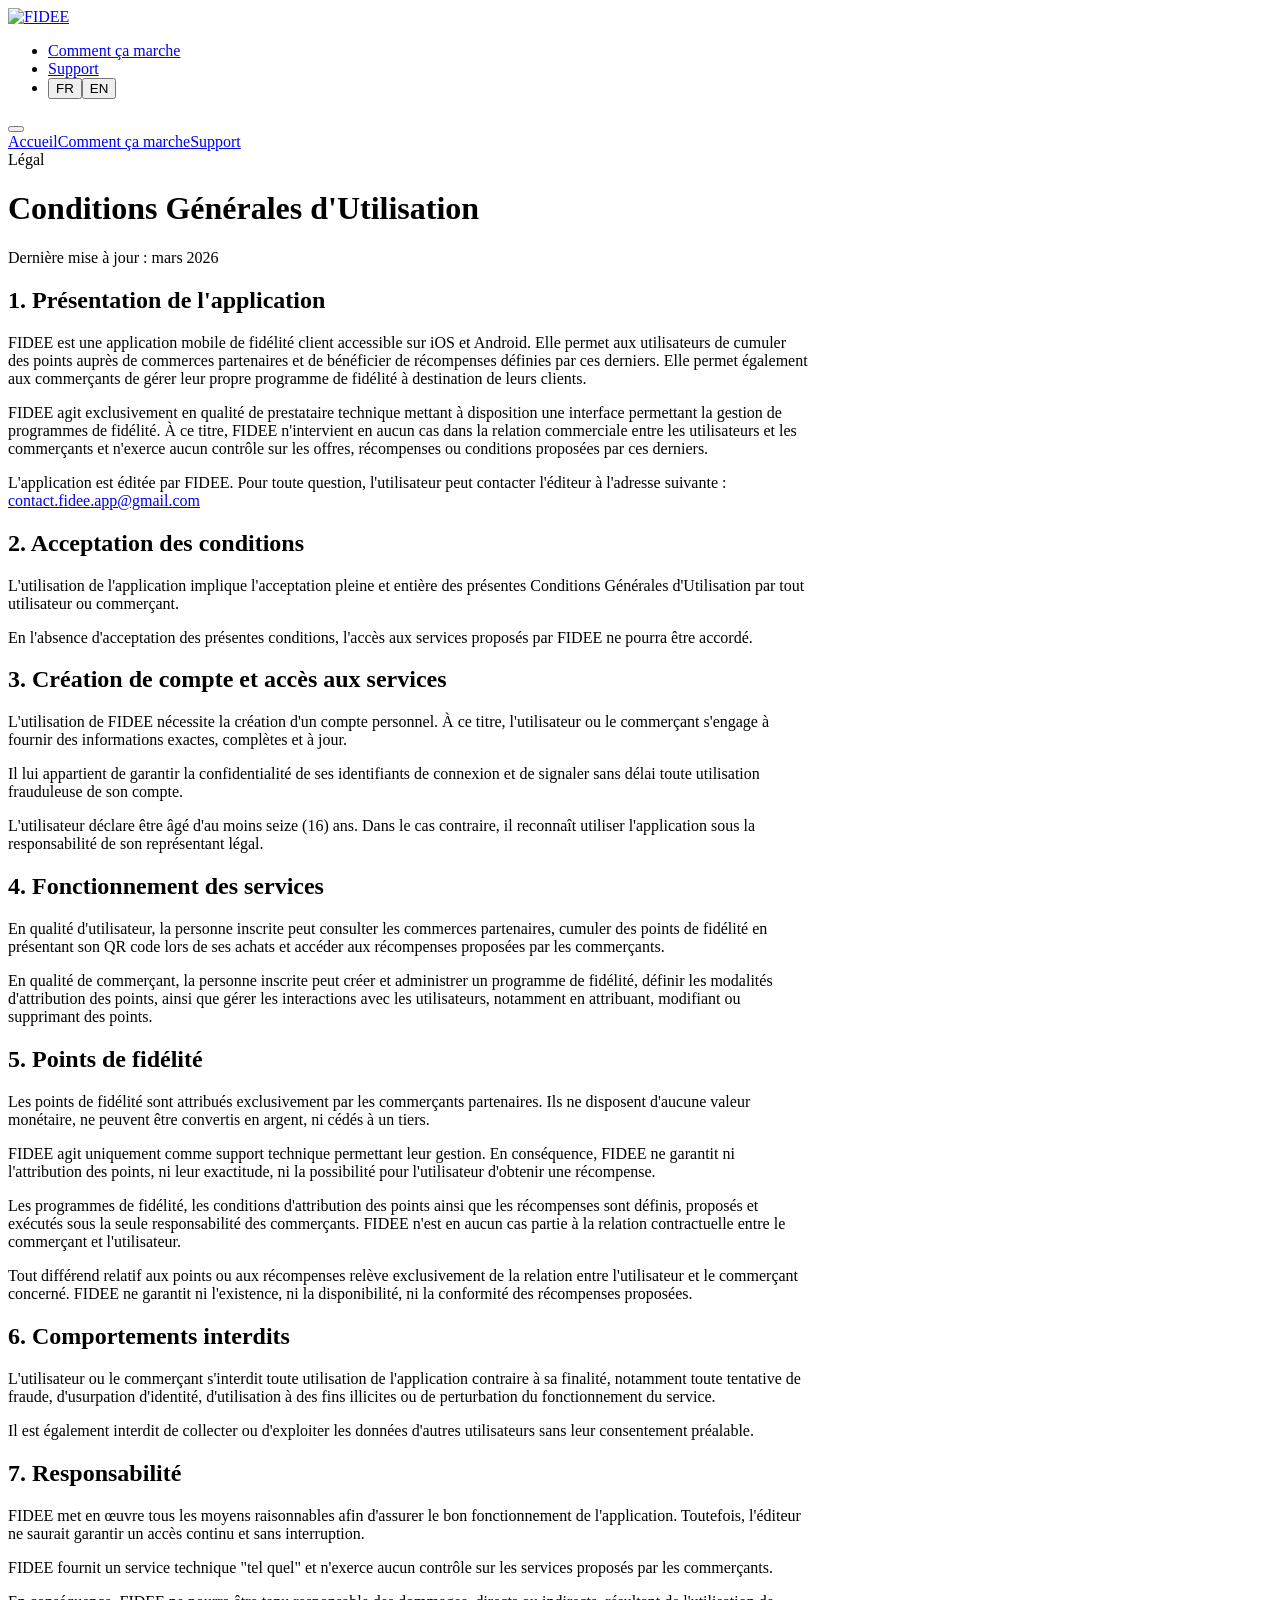
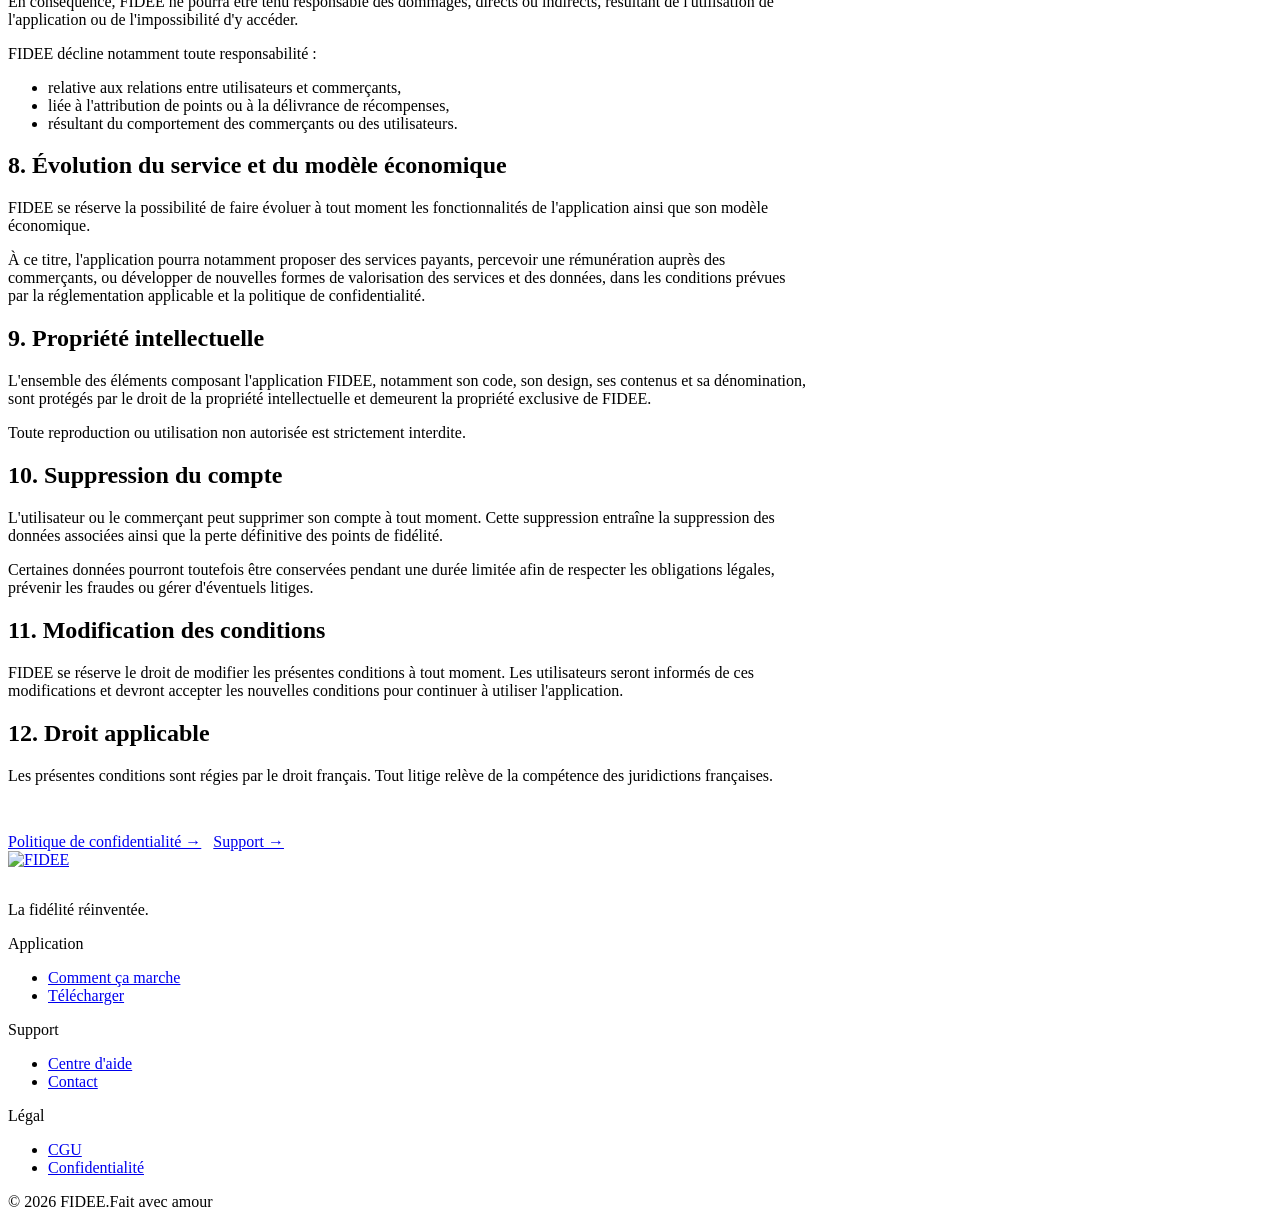
==== cgu.html @ 196baa7f "logo google" ====
<!DOCTYPE html>
<html lang="fr">
<head>
  <meta charset="UTF-8">
  <meta name="viewport" content="width=device-width, initial-scale=1.0">
  <title>Conditions Générales d'Utilisation — FIDEE</title>
  <link rel="icon" type="image/svg+xml" href="favicon-round.svg">
  <link rel="icon" type="image/png" sizes="192x192" href="Design%20sans%20titre%20(1).png">
  <link rel="apple-touch-icon" sizes="180x180" href="Design%20sans%20titre%20(1).png">
  <link rel="shortcut icon" href="favicon-round.svg">
  <link rel="stylesheet" href="style.css">
</head>
<body>

<div id="navbar-placeholder"></div>
<div id="mobilenav-placeholder"></div>

<div class="page-hero">
  <div class="container">
    <div class="section-tag" style="margin: 0 auto 20px;"><span data-fr="Légal" data-en="Legal">Légal</span></div>
    <h1 class="section-title" data-fr="Conditions Générales <span>d'Utilisation</span>" data-en="Terms of <span>Service</span>">Conditions Générales <span>d'Utilisation</span></h1>
    <p class="section-subtitle" data-fr="Dernière mise à jour : mars 2026" data-en="Last updated: March 2026">Dernière mise à jour : mars 2026</p>
  </div>
</div>

<section style="padding-top: 0;">
  <div class="container" style="max-width: 800px;">
    <div class="prose" id="cgu-fr">
      <h2>1. Présentation de l'application</h2>
      <p>FIDEE est une application mobile de fidélité client accessible sur iOS et Android. Elle permet aux utilisateurs de cumuler des points auprès de commerces partenaires et de bénéficier de récompenses définies par ces derniers. Elle permet également aux commerçants de gérer leur propre programme de fidélité à destination de leurs clients.</p>
      <p>FIDEE agit exclusivement en qualité de prestataire technique mettant à disposition une interface permettant la gestion de programmes de fidélité. À ce titre, FIDEE n'intervient en aucun cas dans la relation commerciale entre les utilisateurs et les commerçants et n'exerce aucun contrôle sur les offres, récompenses ou conditions proposées par ces derniers.</p>
      <p>L'application est éditée par FIDEE. Pour toute question, l'utilisateur peut contacter l'éditeur à l'adresse suivante : <a href="mailto:contact.fidee.app@gmail.com">contact.fidee.app@gmail.com</a></p>

      <h2>2. Acceptation des conditions</h2>
      <p>L'utilisation de l'application implique l'acceptation pleine et entière des présentes Conditions Générales d'Utilisation par tout utilisateur ou commerçant.</p>
      <p>En l'absence d'acceptation des présentes conditions, l'accès aux services proposés par FIDEE ne pourra être accordé.</p>

      <h2>3. Création de compte et accès aux services</h2>
      <p>L'utilisation de FIDEE nécessite la création d'un compte personnel. À ce titre, l'utilisateur ou le commerçant s'engage à fournir des informations exactes, complètes et à jour.</p>
      <p>Il lui appartient de garantir la confidentialité de ses identifiants de connexion et de signaler sans délai toute utilisation frauduleuse de son compte.</p>
      <p>L'utilisateur déclare être âgé d'au moins seize (16) ans. Dans le cas contraire, il reconnaît utiliser l'application sous la responsabilité de son représentant légal.</p>

      <h2>4. Fonctionnement des services</h2>
      <p>En qualité d'utilisateur, la personne inscrite peut consulter les commerces partenaires, cumuler des points de fidélité en présentant son QR code lors de ses achats et accéder aux récompenses proposées par les commerçants.</p>
      <p>En qualité de commerçant, la personne inscrite peut créer et administrer un programme de fidélité, définir les modalités d'attribution des points, ainsi que gérer les interactions avec les utilisateurs, notamment en attribuant, modifiant ou supprimant des points.</p>

      <h2>5. Points de fidélité</h2>
      <p>Les points de fidélité sont attribués exclusivement par les commerçants partenaires. Ils ne disposent d'aucune valeur monétaire, ne peuvent être convertis en argent, ni cédés à un tiers.</p>
      <p>FIDEE agit uniquement comme support technique permettant leur gestion. En conséquence, FIDEE ne garantit ni l'attribution des points, ni leur exactitude, ni la possibilité pour l'utilisateur d'obtenir une récompense.</p>
      <p>Les programmes de fidélité, les conditions d'attribution des points ainsi que les récompenses sont définis, proposés et exécutés sous la seule responsabilité des commerçants. FIDEE n'est en aucun cas partie à la relation contractuelle entre le commerçant et l'utilisateur.</p>
      <p>Tout différend relatif aux points ou aux récompenses relève exclusivement de la relation entre l'utilisateur et le commerçant concerné. FIDEE ne garantit ni l'existence, ni la disponibilité, ni la conformité des récompenses proposées.</p>

      <h2>6. Comportements interdits</h2>
      <p>L'utilisateur ou le commerçant s'interdit toute utilisation de l'application contraire à sa finalité, notamment toute tentative de fraude, d'usurpation d'identité, d'utilisation à des fins illicites ou de perturbation du fonctionnement du service.</p>
      <p>Il est également interdit de collecter ou d'exploiter les données d'autres utilisateurs sans leur consentement préalable.</p>

      <h2>7. Responsabilité</h2>
      <p>FIDEE met en œuvre tous les moyens raisonnables afin d'assurer le bon fonctionnement de l'application. Toutefois, l'éditeur ne saurait garantir un accès continu et sans interruption.</p>
      <p>FIDEE fournit un service technique "tel quel" et n'exerce aucun contrôle sur les services proposés par les commerçants.</p>
      <p>En conséquence, FIDEE ne pourra être tenu responsable des dommages, directs ou indirects, résultant de l'utilisation de l'application ou de l'impossibilité d'y accéder.</p>
      <p>FIDEE décline notamment toute responsabilité :</p>
      <ul>
        <li>relative aux relations entre utilisateurs et commerçants,</li>
        <li>liée à l'attribution de points ou à la délivrance de récompenses,</li>
        <li>résultant du comportement des commerçants ou des utilisateurs.</li>
      </ul>

      <h2>8. Évolution du service et du modèle économique</h2>
      <p>FIDEE se réserve la possibilité de faire évoluer à tout moment les fonctionnalités de l'application ainsi que son modèle économique.</p>
      <p>À ce titre, l'application pourra notamment proposer des services payants, percevoir une rémunération auprès des commerçants, ou développer de nouvelles formes de valorisation des services et des données, dans les conditions prévues par la réglementation applicable et la politique de confidentialité.</p>

      <h2>9. Propriété intellectuelle</h2>
      <p>L'ensemble des éléments composant l'application FIDEE, notamment son code, son design, ses contenus et sa dénomination, sont protégés par le droit de la propriété intellectuelle et demeurent la propriété exclusive de FIDEE.</p>
      <p>Toute reproduction ou utilisation non autorisée est strictement interdite.</p>

      <h2>10. Suppression du compte</h2>
      <p>L'utilisateur ou le commerçant peut supprimer son compte à tout moment. Cette suppression entraîne la suppression des données associées ainsi que la perte définitive des points de fidélité.</p>
      <p>Certaines données pourront toutefois être conservées pendant une durée limitée afin de respecter les obligations légales, prévenir les fraudes ou gérer d'éventuels litiges.</p>

      <h2>11. Modification des conditions</h2>
      <p>FIDEE se réserve le droit de modifier les présentes conditions à tout moment. Les utilisateurs seront informés de ces modifications et devront accepter les nouvelles conditions pour continuer à utiliser l'application.</p>

      <h2>12. Droit applicable</h2>
      <p>Les présentes conditions sont régies par le droit français. Tout litige relève de la compétence des juridictions françaises.</p>
    </div>

    <div class="prose" id="cgu-en" style="display:none;">
      <h2>1. Application Overview</h2>
      <p>FIDEE is a mobile loyalty application available on iOS and Android. It allows users to earn points at partner stores and benefit from rewards defined by those merchants. It also allows merchants to manage their own loyalty programme for their customers.</p>
      <p>FIDEE acts exclusively as a technical service provider offering an interface for managing loyalty programmes. As such, FIDEE does not intervene in the commercial relationship between users and merchants and exercises no control over the offers, rewards or conditions proposed by merchants.</p>
      <p>The application is published by FIDEE. For any questions, users may contact the publisher at: <a href="mailto:contact.fidee.app@gmail.com">contact.fidee.app@gmail.com</a></p>

      <h2>2. Acceptance of Terms</h2>
      <p>Use of the application implies full and complete acceptance of these Terms of Service by any user or merchant.</p>
      <p>In the absence of acceptance of these terms, access to the services offered by FIDEE cannot be granted.</p>

      <h2>3. Account Creation and Access to Services</h2>
      <p>Use of FIDEE requires the creation of a personal account. In doing so, the user or merchant agrees to provide accurate, complete and up-to-date information.</p>
      <p>It is their responsibility to ensure the confidentiality of their login credentials and to report without delay any fraudulent use of their account.</p>
      <p>The user declares they are at least sixteen (16) years old. Otherwise, they acknowledge using the application under the responsibility of their legal guardian.</p>

      <h2>4. How the Services Work</h2>
      <p>As a user, the registered person may browse partner stores, earn loyalty points by showing their QR code at checkout, and access rewards offered by merchants.</p>
      <p>As a merchant, the registered person may create and manage a loyalty programme, define the conditions for awarding points, and manage interactions with users, including crediting, modifying or deleting points.</p>

      <h2>5. Loyalty Points</h2>
      <p>Loyalty points are awarded exclusively by partner merchants. They have no monetary value, cannot be converted into money, and cannot be transferred to a third party.</p>
      <p>FIDEE acts solely as the technical platform enabling their management. Consequently, FIDEE does not guarantee the award of points, their accuracy, or the user's ability to obtain a reward.</p>
      <p>Loyalty programmes, the conditions for awarding points and the rewards are defined, offered and fulfilled under the sole responsibility of the merchants. FIDEE is in no way a party to the contractual relationship between the merchant and the user.</p>
      <p>Any dispute relating to points or rewards falls exclusively within the relationship between the user and the merchant concerned. FIDEE does not guarantee the existence, availability or compliance of the rewards offered.</p>

      <h2>6. Prohibited Conduct</h2>
      <p>Users and merchants are prohibited from using the application in any way contrary to its purpose, including any attempt at fraud, identity theft, use for unlawful purposes or disruption of the service.</p>
      <p>It is also prohibited to collect or exploit the data of other users without their prior consent.</p>

      <h2>7. Liability</h2>
      <p>FIDEE employs all reasonable means to ensure the proper functioning of the application. However, the publisher cannot guarantee continuous, uninterrupted access.</p>
      <p>FIDEE provides a technical service "as is" and exercises no control over the services offered by merchants.</p>
      <p>Consequently, FIDEE cannot be held liable for direct or indirect damages resulting from use of the application or inability to access it.</p>
      <p>FIDEE specifically disclaims any liability:</p>
      <ul>
        <li>relating to the relationship between users and merchants,</li>
        <li>linked to the award of points or the delivery of rewards,</li>
        <li>resulting from the conduct of merchants or users.</li>
      </ul>

      <h2>8. Service and Business Model Evolution</h2>
      <p>FIDEE reserves the right to modify the application's features and its business model at any time.</p>
      <p>In particular, the application may offer paid services, charge fees to merchants, or develop new forms of monetisation of services and data, in accordance with applicable regulations and the privacy policy.</p>

      <h2>9. Intellectual Property</h2>
      <p>All elements comprising the FIDEE application, including its code, design, content and name, are protected by intellectual property law and remain the exclusive property of FIDEE.</p>
      <p>Any unauthorised reproduction or use is strictly prohibited.</p>

      <h2>10. Account Deletion</h2>
      <p>Users and merchants may delete their account at any time. Deletion results in the removal of associated data and the permanent loss of loyalty points.</p>
      <p>Certain data may however be retained for a limited period in order to comply with legal obligations, prevent fraud or handle potential disputes.</p>

      <h2>11. Amendments</h2>
      <p>FIDEE reserves the right to modify these terms at any time. Users will be informed of any changes and must accept the new terms to continue using the application.</p>

      <h2>12. Governing Law</h2>
      <p>These terms are governed by French law. Any dispute falls under the jurisdiction of the French courts.</p>
    </div>

    <div style="margin-top: 48px; display: flex; gap: 12px; flex-wrap: wrap;">
      <a href="confidentialite.html" class="btn btn-outline" data-fr="Politique de confidentialité →" data-en="Privacy Policy →">Politique de confidentialité →</a>
      <a href="support.html" class="btn btn-outline" data-fr="Support →" data-en="Support →">Support →</a>
    </div>
  </div>
</section>

<div id="footer-placeholder"></div>

<script src="components.js"></script>
<script>
  window._onLangChange = function (lang) {
    document.getElementById('cgu-fr').style.display = lang === 'fr' ? 'block' : 'none';
    document.getElementById('cgu-en').style.display = lang === 'en' ? 'block' : 'none';
  };
  initComponents();
</script>
</body>
</html>
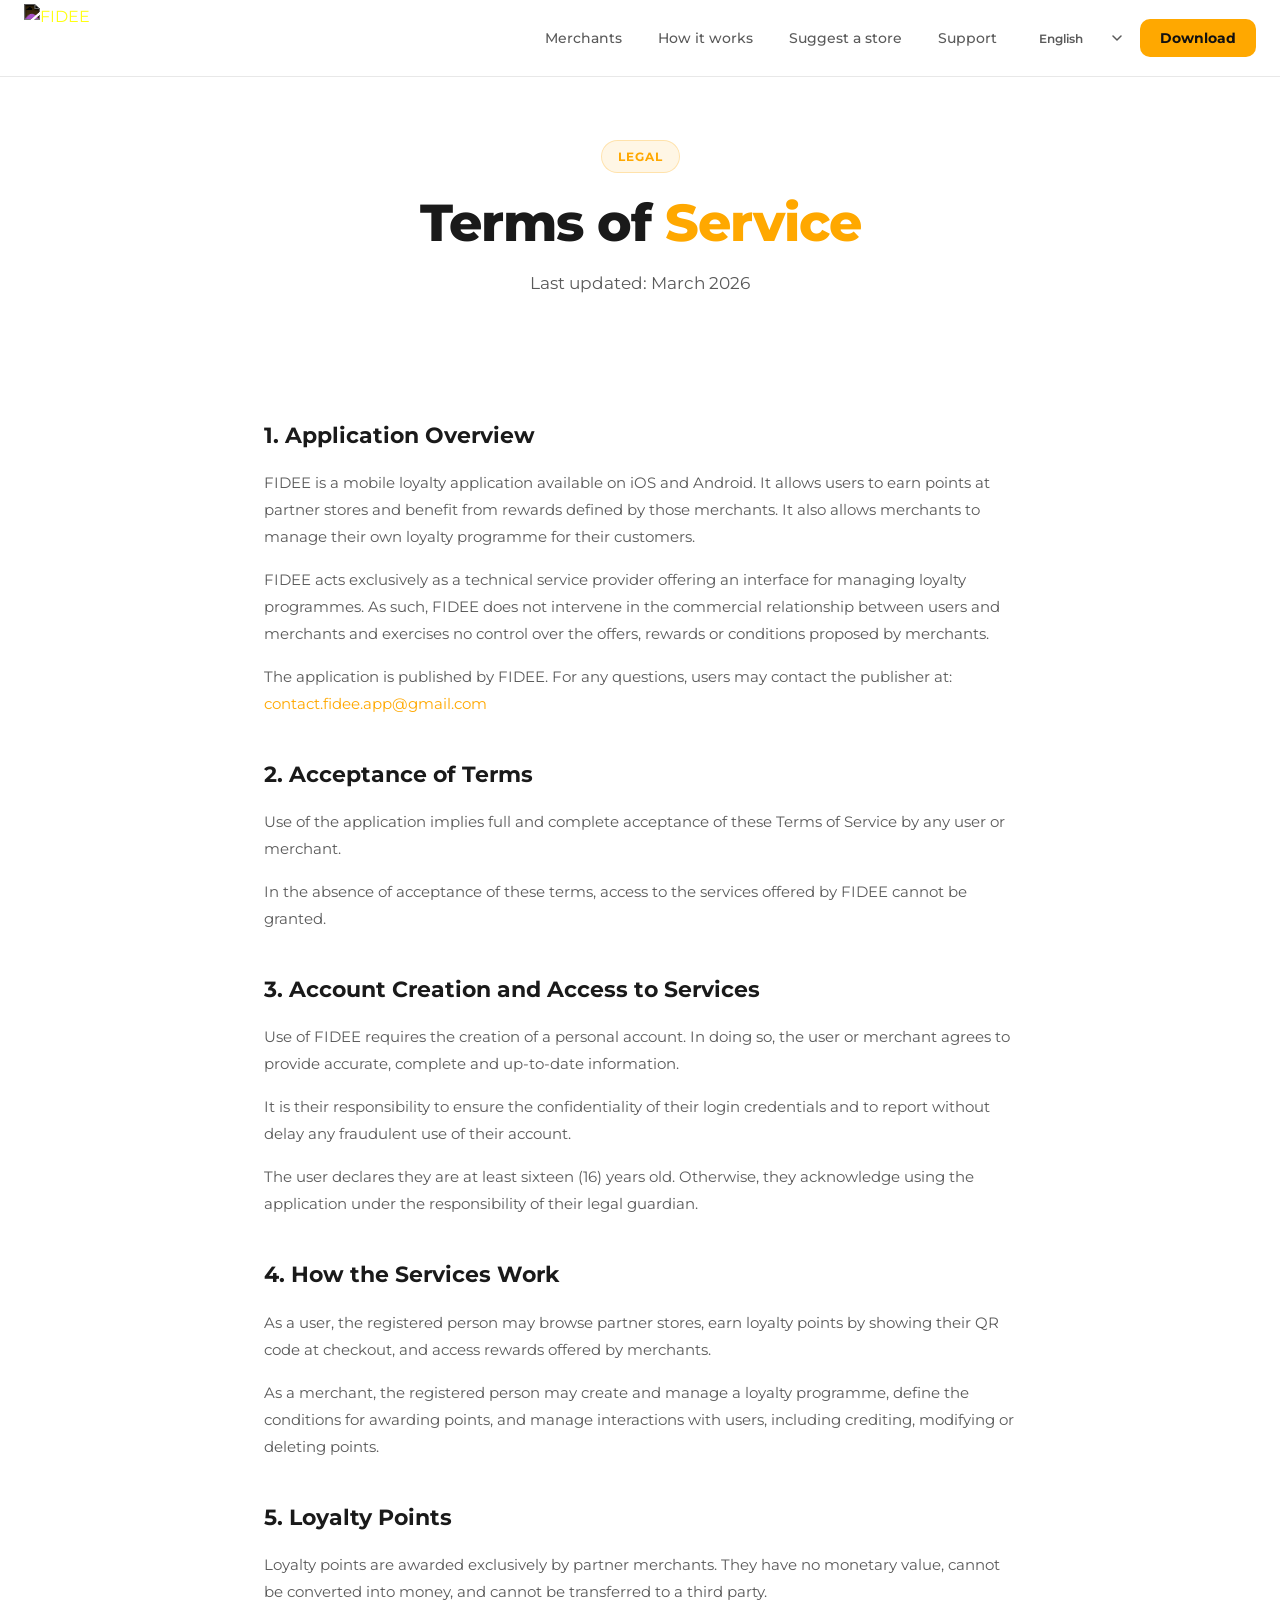
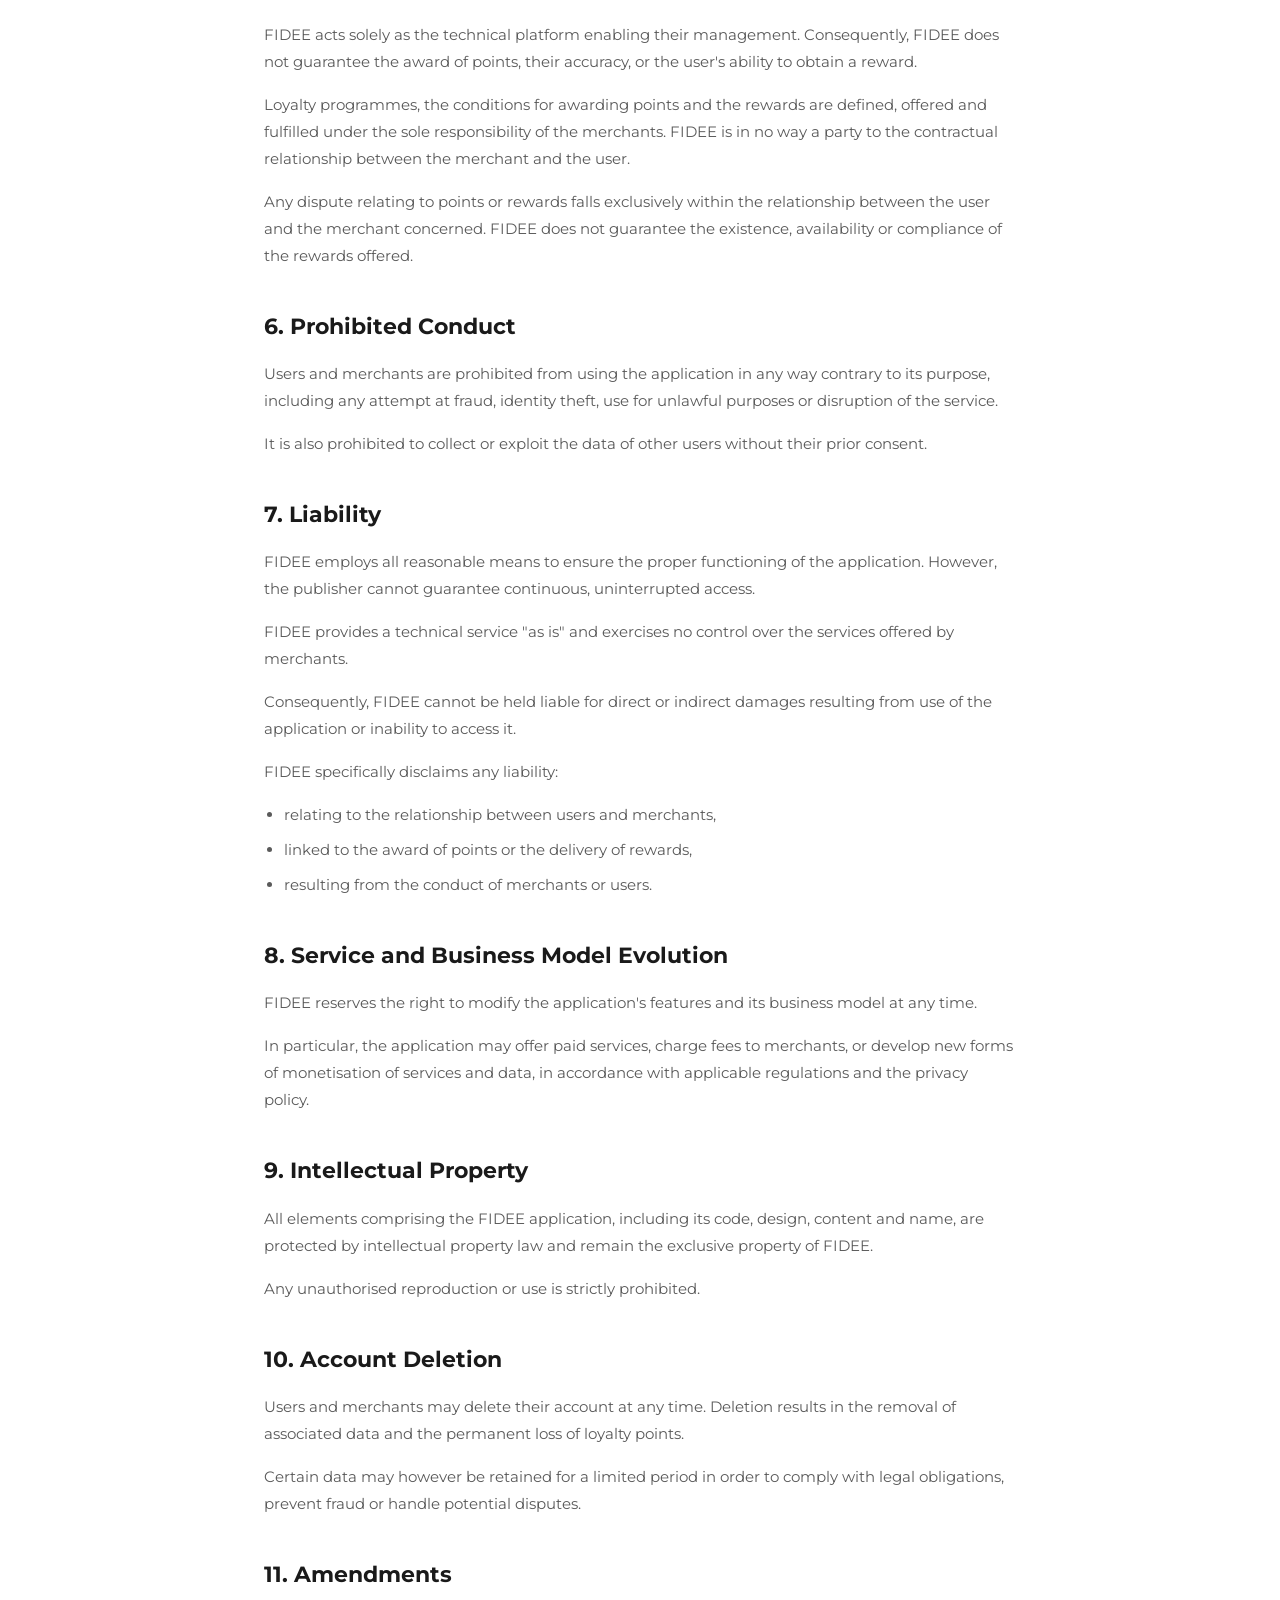
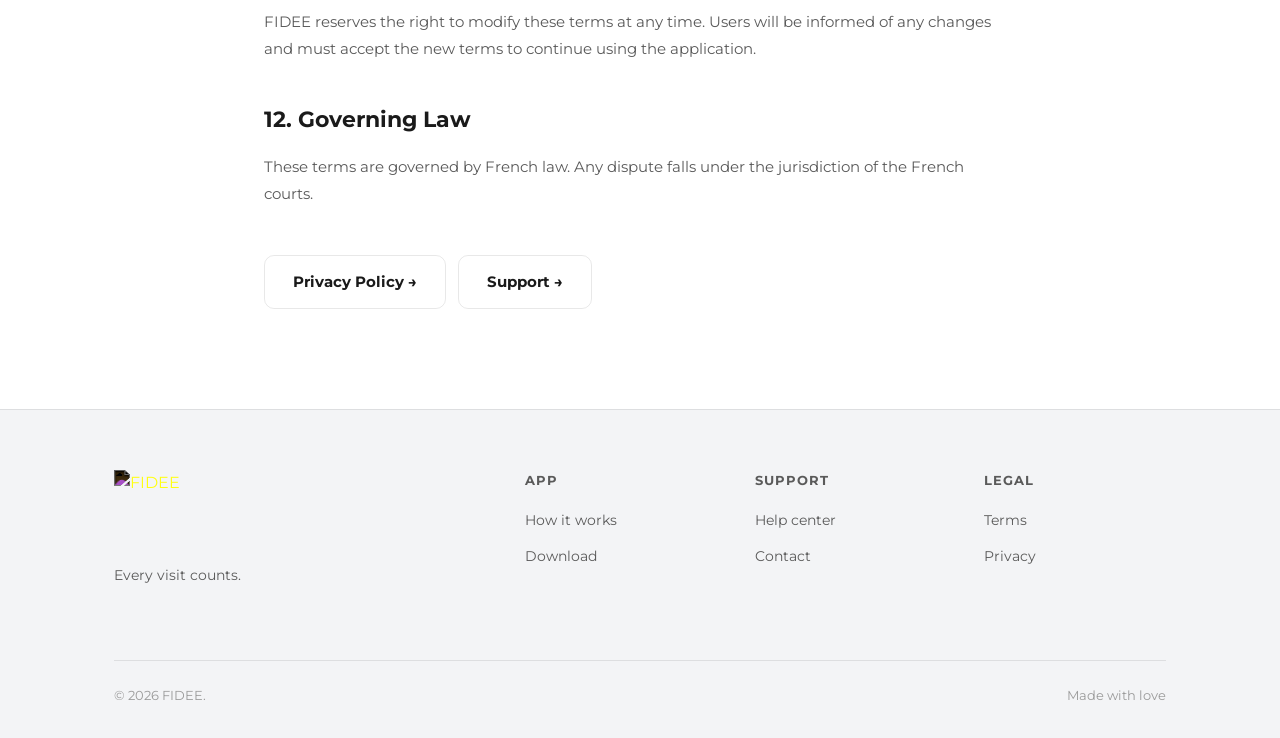
==== commit 79682c59: "Enhance multilingual support in reset-password page and improve language switcher styles" ====
--- a/cgu.html
+++ b/cgu.html
@@ -143,6 +143,478 @@
       <p>These terms are governed by French law. Any dispute falls under the jurisdiction of the French courts.</p>
     </div>
 
+    <div class="prose" id="cgu-es" style="display:none;">
+      <h2>1. Presentación de la aplicación</h2>
+      <p>FIDEE es una aplicación móvil de fidelización de clientes disponible en iOS y Android. Permite a los usuarios acumular puntos en los comercios asociados y beneficiarse de las recompensas definidas por estos. También permite a los comerciantes gestionar su propio programa de fidelización destinado a sus clientes.</p>
+      <p>FIDEE actúa exclusivamente como proveedor técnico que pone a disposición una interfaz para la gestión de programas de fidelización. En este sentido, FIDEE no interviene en ningún caso en la relación comercial entre los usuarios y los comerciantes y no ejerce ningún control sobre las ofertas, recompensas o condiciones propuestas por estos últimos.</p>
+      <p>La aplicación está editada por FIDEE. Para cualquier consulta, el usuario puede contactar con el editor en la siguiente dirección: <a href="mailto:contact.fidee.app@gmail.com">contact.fidee.app@gmail.com</a></p>
+
+      <h2>2. Aceptación de las condiciones</h2>
+      <p>El uso de la aplicación implica la aceptación plena y completa de las presentes Condiciones Generales de Uso por parte de todo usuario o comerciante.</p>
+      <p>En caso de no aceptación de las presentes condiciones, no podrá concederse el acceso a los servicios ofrecidos por FIDEE.</p>
+
+      <h2>3. Creación de cuenta y acceso a los servicios</h2>
+      <p>El uso de FIDEE requiere la creación de una cuenta personal. En este sentido, el usuario o el comerciante se compromete a proporcionar información exacta, completa y actualizada.</p>
+      <p>Le corresponde garantizar la confidencialidad de sus credenciales de acceso y notificar sin demora cualquier uso fraudulento de su cuenta.</p>
+      <p>El usuario declara tener al menos dieciséis (16) años. En caso contrario, reconoce utilizar la aplicación bajo la responsabilidad de su representante legal.</p>
+
+      <h2>4. Funcionamiento de los servicios</h2>
+      <p>En calidad de usuario, la persona registrada puede consultar los comercios asociados, acumular puntos de fidelidad presentando su código QR en sus compras y acceder a las recompensas propuestas por los comerciantes.</p>
+      <p>En calidad de comerciante, la persona registrada puede crear y administrar un programa de fidelización, definir las modalidades de atribución de puntos, así como gestionar las interacciones con los usuarios, en particular atribuyendo, modificando o eliminando puntos.</p>
+
+      <h2>5. Puntos de fidelidad</h2>
+      <p>Los puntos de fidelidad son atribuidos exclusivamente por los comerciantes asociados. No tienen ningún valor monetario, no pueden convertirse en dinero ni cederse a un tercero.</p>
+      <p>FIDEE actúa únicamente como soporte técnico que permite su gestión. En consecuencia, FIDEE no garantiza ni la atribución de los puntos, ni su exactitud, ni la posibilidad de que el usuario obtenga una recompensa.</p>
+      <p>Los programas de fidelización, las condiciones de atribución de los puntos, así como las recompensas, son definidos, propuestos y ejecutados bajo la única responsabilidad de los comerciantes. FIDEE no es en ningún caso parte de la relación contractual entre el comerciante y el usuario.</p>
+      <p>Cualquier controversia relativa a los puntos o a las recompensas corresponde exclusivamente a la relación entre el usuario y el comerciante en cuestión. FIDEE no garantiza ni la existencia, ni la disponibilidad, ni la conformidad de las recompensas propuestas.</p>
+
+      <h2>6. Comportamientos prohibidos</h2>
+      <p>El usuario o el comerciante se abstendrá de cualquier uso de la aplicación contrario a su finalidad, en particular cualquier intento de fraude, usurpación de identidad, uso con fines ilícitos o perturbación del funcionamiento del servicio.</p>
+      <p>También está prohibido recopilar o explotar los datos de otros usuarios sin su consentimiento previo.</p>
+
+      <h2>7. Responsabilidad</h2>
+      <p>FIDEE pone en marcha todos los medios razonables para garantizar el correcto funcionamiento de la aplicación. No obstante, el editor no puede garantizar un acceso continuo y sin interrupciones.</p>
+      <p>FIDEE proporciona un servicio técnico "tal cual" y no ejerce ningún control sobre los servicios propuestos por los comerciantes.</p>
+      <p>En consecuencia, FIDEE no podrá ser considerada responsable de los daños, directos o indirectos, resultantes del uso de la aplicación o de la imposibilidad de acceder a ella.</p>
+      <p>FIDEE declina en particular toda responsabilidad:</p>
+      <ul>
+        <li>relativa a las relaciones entre usuarios y comerciantes,</li>
+        <li>vinculada a la atribución de puntos o a la entrega de recompensas,</li>
+        <li>resultante del comportamiento de los comerciantes o de los usuarios.</li>
+      </ul>
+
+      <h2>8. Evolución del servicio y del modelo económico</h2>
+      <p>FIDEE se reserva la posibilidad de modificar en cualquier momento las funcionalidades de la aplicación, así como su modelo económico.</p>
+      <p>En este sentido, la aplicación podrá en particular proponer servicios de pago, percibir una remuneración de los comerciantes, o desarrollar nuevas formas de valorización de los servicios y de los datos, en las condiciones previstas por la normativa aplicable y la política de privacidad.</p>
+
+      <h2>9. Propiedad intelectual</h2>
+      <p>El conjunto de los elementos que componen la aplicación FIDEE, en particular su código, su diseño, sus contenidos y su denominación, están protegidos por el derecho de propiedad intelectual y siguen siendo propiedad exclusiva de FIDEE.</p>
+      <p>Toda reproducción o uso no autorizado está estrictamente prohibido.</p>
+
+      <h2>10. Eliminación de la cuenta</h2>
+      <p>El usuario o el comerciante puede eliminar su cuenta en cualquier momento. Esta eliminación conlleva la supresión de los datos asociados, así como la pérdida definitiva de los puntos de fidelidad.</p>
+      <p>No obstante, algunos datos podrán conservarse durante un plazo limitado con el fin de cumplir con las obligaciones legales, prevenir fraudes o gestionar posibles litigios.</p>
+
+      <h2>11. Modificación de las condiciones</h2>
+      <p>FIDEE se reserva el derecho de modificar las presentes condiciones en cualquier momento. Los usuarios serán informados de estas modificaciones y deberán aceptar las nuevas condiciones para seguir utilizando la aplicación.</p>
+
+      <h2>12. Derecho aplicable</h2>
+      <p>Las presentes condiciones se rigen por el derecho francés. Cualquier litigio será competencia exclusiva de los tribunales franceses.</p>
+    </div>
+
+    <div class="prose" id="cgu-de" style="display:none;">
+      <h2>1. Vorstellung der Anwendung</h2>
+      <p>FIDEE ist eine mobile Kundenbindungs-App, die für iOS und Android verfügbar ist. Sie ermöglicht es Nutzern, bei Partnergeschäften Punkte zu sammeln und von den durch diese Geschäfte festgelegten Prämien zu profitieren. Zudem ermöglicht sie es Geschäftsinhabern, ihr eigenes Treueprogramm für ihre Kunden zu verwalten.</p>
+      <p>FIDEE handelt ausschließlich als technischer Dienstleister, der eine Schnittstelle zur Verwaltung von Treueprogrammen bereitstellt. FIDEE greift in keiner Weise in die Geschäftsbeziehung zwischen Nutzern und Geschäftsinhabern ein und übt keinerlei Kontrolle über die von diesen angebotenen Aktionen, Prämien oder Bedingungen aus.</p>
+      <p>Die Anwendung wird von FIDEE herausgegeben. Für Fragen kann sich der Nutzer an den Herausgeber unter folgender Adresse wenden: <a href="mailto:contact.fidee.app@gmail.com">contact.fidee.app@gmail.com</a></p>
+
+      <h2>2. Annahme der Bedingungen</h2>
+      <p>Die Nutzung der Anwendung setzt die vollständige und uneingeschränkte Annahme dieser Allgemeinen Nutzungsbedingungen durch jeden Nutzer oder Geschäftsinhaber voraus.</p>
+      <p>Ohne Annahme dieser Bedingungen kann kein Zugang zu den von FIDEE angebotenen Diensten gewährt werden.</p>
+
+      <h2>3. Kontoerstellung und Zugang zu den Diensten</h2>
+      <p>Die Nutzung von FIDEE erfordert die Erstellung eines persönlichen Kontos. Der Nutzer oder Geschäftsinhaber verpflichtet sich, genaue, vollständige und aktuelle Angaben zu machen.</p>
+      <p>Es obliegt ihm, die Vertraulichkeit seiner Zugangsdaten zu gewährleisten und jede missbräuchliche Nutzung seines Kontos unverzüglich zu melden.</p>
+      <p>Der Nutzer erklärt, mindestens sechzehn (16) Jahre alt zu sein. Andernfalls erkennt er an, die Anwendung unter der Verantwortung seines gesetzlichen Vertreters zu nutzen.</p>
+
+      <h2>4. Funktionsweise der Dienste</h2>
+      <p>Als Nutzer kann die registrierte Person die Partnergeschäfte einsehen, durch Vorzeigen ihres QR-Codes bei Einkäufen Treuepunkte sammeln und auf die von den Geschäftsinhabern angebotenen Prämien zugreifen.</p>
+      <p>Als Geschäftsinhaber kann die registrierte Person ein Treueprogramm erstellen und verwalten, die Modalitäten der Punktevergabe festlegen sowie die Interaktionen mit den Nutzern verwalten, insbesondere durch Vergabe, Änderung oder Löschung von Punkten.</p>
+
+      <h2>5. Treuepunkte</h2>
+      <p>Treuepunkte werden ausschließlich von den Partnergeschäften vergeben. Sie haben keinerlei Geldwert, können nicht in Geld umgewandelt und nicht an Dritte abgetreten werden.</p>
+      <p>FIDEE fungiert lediglich als technische Unterstützung für deren Verwaltung. Folglich garantiert FIDEE weder die Vergabe der Punkte noch deren Richtigkeit noch die Möglichkeit für den Nutzer, eine Prämie zu erhalten.</p>
+      <p>Die Treueprogramme, die Bedingungen für die Vergabe von Punkten sowie die Prämien werden ausschließlich in der Verantwortung der Geschäftsinhaber festgelegt, angeboten und umgesetzt. FIDEE ist in keiner Weise Partei der vertraglichen Beziehung zwischen dem Geschäftsinhaber und dem Nutzer.</p>
+      <p>Jede Streitigkeit bezüglich der Punkte oder Prämien betrifft ausschließlich die Beziehung zwischen dem Nutzer und dem betreffenden Geschäftsinhaber. FIDEE garantiert weder das Bestehen noch die Verfügbarkeit noch die Konformität der angebotenen Prämien.</p>
+
+      <h2>6. Verbotene Verhaltensweisen</h2>
+      <p>Der Nutzer oder Geschäftsinhaber verpflichtet sich, die Anwendung nicht zweckwidrig zu nutzen, insbesondere jeden Betrugsversuch, Identitätsdiebstahl, jede Nutzung zu rechtswidrigen Zwecken oder Störung des Dienstes zu unterlassen.</p>
+      <p>Es ist ebenfalls untersagt, Daten anderer Nutzer ohne deren vorherige Zustimmung zu erheben oder zu nutzen.</p>
+
+      <h2>7. Haftung</h2>
+      <p>FIDEE setzt alle angemessenen Mittel ein, um das ordnungsgemäße Funktionieren der Anwendung sicherzustellen. Der Herausgeber kann jedoch keinen ununterbrochenen und störungsfreien Zugang garantieren.</p>
+      <p>FIDEE stellt einen technischen Dienst „wie besehen" bereit und übt keinerlei Kontrolle über die von den Geschäftsinhabern angebotenen Dienstleistungen aus.</p>
+      <p>Folglich haftet FIDEE nicht für direkte oder indirekte Schäden, die aus der Nutzung der Anwendung oder der Unmöglichkeit des Zugangs dazu entstehen.</p>
+      <p>FIDEE lehnt insbesondere jede Haftung ab:</p>
+      <ul>
+        <li>für die Beziehungen zwischen Nutzern und Geschäftsinhabern,</li>
+        <li>im Zusammenhang mit der Vergabe von Punkten oder der Ausgabe von Prämien,</li>
+        <li>die sich aus dem Verhalten der Geschäftsinhaber oder der Nutzer ergibt.</li>
+      </ul>
+
+      <h2>8. Weiterentwicklung des Dienstes und des Geschäftsmodells</h2>
+      <p>FIDEE behält sich das Recht vor, die Funktionen der Anwendung sowie ihr Geschäftsmodell jederzeit weiterzuentwickeln.</p>
+      <p>In diesem Zusammenhang kann die Anwendung insbesondere kostenpflichtige Dienste anbieten, eine Vergütung von den Geschäftsinhabern erheben oder neue Formen der Wertschöpfung aus Diensten und Daten entwickeln, im Rahmen der geltenden Vorschriften und der Datenschutzerklärung.</p>
+
+      <h2>9. Geistiges Eigentum</h2>
+      <p>Sämtliche Bestandteile der Anwendung FIDEE, insbesondere ihr Code, ihr Design, ihre Inhalte und ihre Bezeichnung, sind urheberrechtlich bzw. durch das geistige Eigentum geschützt und bleiben ausschließliches Eigentum von FIDEE.</p>
+      <p>Jede unbefugte Vervielfältigung oder Nutzung ist strengstens untersagt.</p>
+
+      <h2>10. Löschung des Kontos</h2>
+      <p>Der Nutzer oder Geschäftsinhaber kann sein Konto jederzeit löschen. Diese Löschung führt zur Löschung der zugehörigen Daten sowie zum endgültigen Verlust der Treuepunkte.</p>
+      <p>Bestimmte Daten können jedoch für einen begrenzten Zeitraum aufbewahrt werden, um gesetzlichen Verpflichtungen nachzukommen, Betrug vorzubeugen oder etwaige Streitigkeiten zu bearbeiten.</p>
+
+      <h2>11. Änderung der Bedingungen</h2>
+      <p>FIDEE behält sich das Recht vor, diese Bedingungen jederzeit zu ändern. Die Nutzer werden über solche Änderungen informiert und müssen die neuen Bedingungen akzeptieren, um die Anwendung weiterhin nutzen zu können.</p>
+
+      <h2>12. Anwendbares Recht</h2>
+      <p>Diese Bedingungen unterliegen französischem Recht. Für Streitigkeiten sind ausschließlich die französischen Gerichte zuständig.</p>
+    </div>
+
+    <div class="prose" id="cgu-it" style="display:none;">
+      <h2>1. Presentazione dell'applicazione</h2>
+      <p>FIDEE è un'applicazione mobile di fidelizzazione della clientela disponibile su iOS e Android. Consente agli utenti di accumulare punti presso gli esercizi commerciali partner e di beneficiare delle ricompense definite da questi ultimi. Consente inoltre ai commercianti di gestire il proprio programma fedeltà destinato ai propri clienti.</p>
+      <p>FIDEE agisce esclusivamente in qualità di fornitore tecnico che mette a disposizione un'interfaccia per la gestione dei programmi fedeltà. A tale titolo, FIDEE non interviene in alcun modo nel rapporto commerciale tra gli utenti e i commercianti e non esercita alcun controllo sulle offerte, ricompense o condizioni proposte da questi ultimi.</p>
+      <p>L'applicazione è pubblicata da FIDEE. Per qualsiasi domanda, l'utente può contattare l'editore al seguente indirizzo: <a href="mailto:contact.fidee.app@gmail.com">contact.fidee.app@gmail.com</a></p>
+
+      <h2>2. Accettazione delle condizioni</h2>
+      <p>L'utilizzo dell'applicazione implica l'accettazione piena e completa delle presenti Condizioni Generali di Utilizzo da parte di qualsiasi utente o commerciante.</p>
+      <p>In assenza di accettazione delle presenti condizioni, l'accesso ai servizi proposti da FIDEE non potrà essere concesso.</p>
+
+      <h2>3. Creazione dell'account e accesso ai servizi</h2>
+      <p>L'utilizzo di FIDEE richiede la creazione di un account personale. A tale titolo, l'utente o il commerciante si impegna a fornire informazioni esatte, complete e aggiornate.</p>
+      <p>Spetta a lui garantire la riservatezza delle proprie credenziali di accesso e segnalare senza indugio qualsiasi utilizzo fraudolento del proprio account.</p>
+      <p>L'utente dichiara di avere almeno sedici (16) anni. In caso contrario, riconosce di utilizzare l'applicazione sotto la responsabilità del proprio rappresentante legale.</p>
+
+      <h2>4. Funzionamento dei servizi</h2>
+      <p>In qualità di utente, la persona registrata può consultare gli esercizi commerciali partner, accumulare punti fedeltà presentando il proprio codice QR al momento degli acquisti e accedere alle ricompense proposte dai commercianti.</p>
+      <p>In qualità di commerciante, la persona registrata può creare e amministrare un programma fedeltà, definire le modalità di attribuzione dei punti, nonché gestire le interazioni con gli utenti, in particolare attribuendo, modificando o eliminando punti.</p>
+
+      <h2>5. Punti fedeltà</h2>
+      <p>I punti fedeltà sono attribuiti esclusivamente dai commercianti partner. Non hanno alcun valore monetario, non possono essere convertiti in denaro né ceduti a terzi.</p>
+      <p>FIDEE agisce unicamente come supporto tecnico che ne consente la gestione. Di conseguenza, FIDEE non garantisce né l'attribuzione dei punti, né la loro esattezza, né la possibilità per l'utente di ottenere una ricompensa.</p>
+      <p>I programmi fedeltà, le condizioni di attribuzione dei punti nonché le ricompense sono definiti, proposti ed eseguiti sotto la sola responsabilità dei commercianti. FIDEE non è in alcun caso parte del rapporto contrattuale tra il commerciante e l'utente.</p>
+      <p>Qualsiasi controversia relativa ai punti o alle ricompense rientra esclusivamente nel rapporto tra l'utente e il commerciante interessato. FIDEE non garantisce né l'esistenza, né la disponibilità, né la conformità delle ricompense proposte.</p>
+
+      <h2>6. Comportamenti vietati</h2>
+      <p>L'utente o il commerciante si astiene da qualsiasi utilizzo dell'applicazione contrario alla sua finalità, in particolare qualsiasi tentativo di frode, furto d'identità, utilizzo per scopi illeciti o perturbazione del funzionamento del servizio.</p>
+      <p>È altresì vietato raccogliere o sfruttare i dati di altri utenti senza il loro previo consenso.</p>
+
+      <h2>7. Responsabilità</h2>
+      <p>FIDEE mette in atto tutti i mezzi ragionevoli per garantire il corretto funzionamento dell'applicazione. Tuttavia, l'editore non può garantire un accesso continuo e senza interruzioni.</p>
+      <p>FIDEE fornisce un servizio tecnico "così com'è" e non esercita alcun controllo sui servizi proposti dai commercianti.</p>
+      <p>Di conseguenza, FIDEE non potrà essere ritenuta responsabile dei danni, diretti o indiretti, derivanti dall'utilizzo dell'applicazione o dall'impossibilità di accedervi.</p>
+      <p>FIDEE declina in particolare ogni responsabilità:</p>
+      <ul>
+        <li>relativa ai rapporti tra utenti e commercianti,</li>
+        <li>legata all'attribuzione di punti o alla consegna di ricompense,</li>
+        <li>derivante dal comportamento dei commercianti o degli utenti.</li>
+      </ul>
+
+      <h2>8. Evoluzione del servizio e del modello economico</h2>
+      <p>FIDEE si riserva la possibilità di far evolvere in qualsiasi momento le funzionalità dell'applicazione, nonché il proprio modello economico.</p>
+      <p>A tale titolo, l'applicazione potrà in particolare proporre servizi a pagamento, percepire una remunerazione da parte dei commercianti, o sviluppare nuove forme di valorizzazione dei servizi e dei dati, nel rispetto delle condizioni previste dalla normativa applicabile e dalla politica sulla privacy.</p>
+
+      <h2>9. Proprietà intellettuale</h2>
+      <p>L'insieme degli elementi che compongono l'applicazione FIDEE, in particolare il suo codice, il suo design, i suoi contenuti e la sua denominazione, sono protetti dal diritto di proprietà intellettuale e restano di proprietà esclusiva di FIDEE.</p>
+      <p>Qualsiasi riproduzione o utilizzo non autorizzato è severamente vietato.</p>
+
+      <h2>10. Eliminazione dell'account</h2>
+      <p>L'utente o il commerciante può eliminare il proprio account in qualsiasi momento. Tale eliminazione comporta la cancellazione dei dati associati nonché la perdita definitiva dei punti fedeltà.</p>
+      <p>Alcuni dati potranno tuttavia essere conservati per un periodo limitato al fine di rispettare gli obblighi legali, prevenire frodi o gestire eventuali controversie.</p>
+
+      <h2>11. Modifica delle condizioni</h2>
+      <p>FIDEE si riserva il diritto di modificare le presenti condizioni in qualsiasi momento. Gli utenti saranno informati di tali modifiche e dovranno accettare le nuove condizioni per continuare a utilizzare l'applicazione.</p>
+
+      <h2>12. Legge applicabile</h2>
+      <p>Le presenti condizioni sono disciplinate dal diritto francese. Qualsiasi controversia rientra nella competenza esclusiva dei tribunali francesi.</p>
+    </div>
+
+    <div class="prose" id="cgu-pt" style="display:none;">
+      <h2>1. Apresentação da aplicação</h2>
+      <p>A FIDEE é uma aplicação móvel de fidelização de clientes disponível em iOS e Android. Permite aos utilizadores acumular pontos junto de comerciantes parceiros e beneficiar de recompensas definidas por estes. Permite também aos comerciantes gerir o seu próprio programa de fidelização destinado aos seus clientes.</p>
+      <p>A FIDEE atua exclusivamente na qualidade de prestador técnico que disponibiliza uma interface para a gestão de programas de fidelização. Nesse sentido, a FIDEE não intervém em caso algum na relação comercial entre os utilizadores e os comerciantes e não exerce qualquer controlo sobre as ofertas, recompensas ou condições propostas por estes últimos.</p>
+      <p>A aplicação é editada pela FIDEE. Para qualquer questão, o utilizador pode contactar o editor através do seguinte endereço: <a href="mailto:contact.fidee.app@gmail.com">contact.fidee.app@gmail.com</a></p>
+
+      <h2>2. Aceitação das condições</h2>
+      <p>A utilização da aplicação implica a aceitação plena e integral das presentes Condições Gerais de Utilização por parte de qualquer utilizador ou comerciante.</p>
+      <p>Na ausência de aceitação das presentes condições, o acesso aos serviços propostos pela FIDEE não poderá ser concedido.</p>
+
+      <h2>3. Criação de conta e acesso aos serviços</h2>
+      <p>A utilização da FIDEE requer a criação de uma conta pessoal. Nesse sentido, o utilizador ou o comerciante compromete-se a fornecer informações exatas, completas e atualizadas.</p>
+      <p>Cabe-lhe garantir a confidencialidade das suas credenciais de acesso e comunicar sem demora qualquer utilização fraudulenta da sua conta.</p>
+      <p>O utilizador declara ter, pelo menos, dezasseis (16) anos. Caso contrário, reconhece utilizar a aplicação sob a responsabilidade do seu representante legal.</p>
+
+      <h2>4. Funcionamento dos serviços</h2>
+      <p>Na qualidade de utilizador, a pessoa registada pode consultar os comerciantes parceiros, acumular pontos de fidelidade apresentando o seu código QR nas suas compras e aceder às recompensas propostas pelos comerciantes.</p>
+      <p>Na qualidade de comerciante, a pessoa registada pode criar e administrar um programa de fidelização, definir as modalidades de atribuição de pontos, bem como gerir as interações com os utilizadores, nomeadamente atribuindo, modificando ou eliminando pontos.</p>
+
+      <h2>5. Pontos de fidelidade</h2>
+      <p>Os pontos de fidelidade são atribuídos exclusivamente pelos comerciantes parceiros. Não têm qualquer valor monetário, não podem ser convertidos em dinheiro nem cedidos a terceiros.</p>
+      <p>A FIDEE atua unicamente como suporte técnico que permite a sua gestão. Em consequência, a FIDEE não garante nem a atribuição dos pontos, nem a sua exatidão, nem a possibilidade de o utilizador obter uma recompensa.</p>
+      <p>Os programas de fidelização, as condições de atribuição dos pontos, bem como as recompensas, são definidos, propostos e executados sob a exclusiva responsabilidade dos comerciantes. A FIDEE não é, em caso algum, parte na relação contratual entre o comerciante e o utilizador.</p>
+      <p>Qualquer litígio relativo aos pontos ou às recompensas releva exclusivamente da relação entre o utilizador e o comerciante em causa. A FIDEE não garante nem a existência, nem a disponibilidade, nem a conformidade das recompensas propostas.</p>
+
+      <h2>6. Comportamentos proibidos</h2>
+      <p>O utilizador ou o comerciante compromete-se a não utilizar a aplicação de forma contrária à sua finalidade, nomeadamente qualquer tentativa de fraude, usurpação de identidade, utilização para fins ilícitos ou perturbação do funcionamento do serviço.</p>
+      <p>É igualmente proibido recolher ou explorar os dados de outros utilizadores sem o seu consentimento prévio.</p>
+
+      <h2>7. Responsabilidade</h2>
+      <p>A FIDEE põe em prática todos os meios razoáveis para assegurar o bom funcionamento da aplicação. Contudo, o editor não pode garantir um acesso contínuo e sem interrupções.</p>
+      <p>A FIDEE fornece um serviço técnico "tal como está" e não exerce qualquer controlo sobre os serviços propostos pelos comerciantes.</p>
+      <p>Em consequência, a FIDEE não poderá ser responsabilizada por danos, diretos ou indiretos, resultantes da utilização da aplicação ou da impossibilidade de lhe aceder.</p>
+      <p>A FIDEE declina nomeadamente qualquer responsabilidade:</p>
+      <ul>
+        <li>relativa às relações entre utilizadores e comerciantes,</li>
+        <li>ligada à atribuição de pontos ou à entrega de recompensas,</li>
+        <li>resultante do comportamento dos comerciantes ou dos utilizadores.</li>
+      </ul>
+
+      <h2>8. Evolução do serviço e do modelo económico</h2>
+      <p>A FIDEE reserva-se a possibilidade de fazer evoluir, a qualquer momento, as funcionalidades da aplicação, bem como o seu modelo económico.</p>
+      <p>Nesse sentido, a aplicação poderá, nomeadamente, propor serviços pagos, receber uma remuneração por parte dos comerciantes, ou desenvolver novas formas de valorização dos serviços e dos dados, nas condições previstas pela regulamentação aplicável e pela política de privacidade.</p>
+
+      <h2>9. Propriedade intelectual</h2>
+      <p>O conjunto dos elementos que compõem a aplicação FIDEE, nomeadamente o seu código, o seu design, os seus conteúdos e a sua denominação, estão protegidos pelo direito da propriedade intelectual e permanecem propriedade exclusiva da FIDEE.</p>
+      <p>Qualquer reprodução ou utilização não autorizada é estritamente proibida.</p>
+
+      <h2>10. Eliminação da conta</h2>
+      <p>O utilizador ou o comerciante pode eliminar a sua conta a qualquer momento. Esta eliminação implica a supressão dos dados associados, bem como a perda definitiva dos pontos de fidelidade.</p>
+      <p>Alguns dados poderão, no entanto, ser conservados por um período limitado, a fim de cumprir obrigações legais, prevenir fraudes ou gerir eventuais litígios.</p>
+
+      <h2>11. Modificação das condições</h2>
+      <p>A FIDEE reserva-se o direito de modificar as presentes condições a qualquer momento. Os utilizadores serão informados dessas modificações e deverão aceitar as novas condições para continuar a utilizar a aplicação.</p>
+
+      <h2>12. Direito aplicável</h2>
+      <p>As presentes condições regem-se pelo direito francês. Qualquer litígio é da competência exclusiva dos tribunais franceses.</p>
+    </div>
+
+    <div class="prose" id="cgu-nl" style="display:none;">
+      <h2>1. Presentatie van de applicatie</h2>
+      <p>FIDEE is een mobiele klantenloyaliteitsapp die beschikbaar is voor iOS en Android. Hiermee kunnen gebruikers punten sparen bij aangesloten winkeliers en profiteren van beloningen die door deze winkeliers worden vastgesteld. De app stelt winkeliers ook in staat hun eigen loyaliteitsprogramma voor hun klanten te beheren.</p>
+      <p>FIDEE treedt uitsluitend op als technische dienstverlener die een interface ter beschikking stelt voor het beheer van loyaliteitsprogramma's. FIDEE mengt zich op geen enkele wijze in de commerciële relatie tussen gebruikers en winkeliers en oefent geen enkele controle uit op de aanbiedingen, beloningen of voorwaarden die door hen worden aangeboden.</p>
+      <p>De applicatie wordt uitgegeven door FIDEE. Voor vragen kan de gebruiker contact opnemen met de uitgever via: <a href="mailto:contact.fidee.app@gmail.com">contact.fidee.app@gmail.com</a></p>
+
+      <h2>2. Aanvaarding van de voorwaarden</h2>
+      <p>Het gebruik van de applicatie impliceert de volledige en onvoorwaardelijke aanvaarding van deze Algemene Gebruiksvoorwaarden door elke gebruiker of winkelier.</p>
+      <p>Zonder aanvaarding van deze voorwaarden kan geen toegang worden verleend tot de door FIDEE aangeboden diensten.</p>
+
+      <h2>3. Aanmaken van een account en toegang tot de diensten</h2>
+      <p>Het gebruik van FIDEE vereist het aanmaken van een persoonlijk account. De gebruiker of winkelier verbindt zich ertoe juiste, volledige en actuele informatie te verstrekken.</p>
+      <p>Het is zijn verantwoordelijkheid de vertrouwelijkheid van zijn inloggegevens te waarborgen en elk frauduleus gebruik van zijn account onverwijld te melden.</p>
+      <p>De gebruiker verklaart ten minste zestien (16) jaar oud te zijn. Zo niet, dan erkent hij de applicatie te gebruiken onder de verantwoordelijkheid van zijn wettelijke vertegenwoordiger.</p>
+
+      <h2>4. Werking van de diensten</h2>
+      <p>Als gebruiker kan de geregistreerde persoon de aangesloten winkeliers raadplegen, loyaliteitspunten sparen door zijn QR-code te tonen bij aankopen en toegang krijgen tot de door de winkeliers aangeboden beloningen.</p>
+      <p>Als winkelier kan de geregistreerde persoon een loyaliteitsprogramma aanmaken en beheren, de voorwaarden voor puntentoekenning vaststellen en de interacties met gebruikers beheren, met name door punten toe te kennen, te wijzigen of te verwijderen.</p>
+
+      <h2>5. Loyaliteitspunten</h2>
+      <p>Loyaliteitspunten worden uitsluitend toegekend door de aangesloten winkeliers. Zij hebben geen enkele geldwaarde, kunnen niet worden omgezet in geld en kunnen niet worden overgedragen aan derden.</p>
+      <p>FIDEE treedt uitsluitend op als technisch hulpmiddel voor het beheer ervan. Bijgevolg garandeert FIDEE noch de toekenning van de punten, noch de juistheid ervan, noch de mogelijkheid voor de gebruiker om een beloning te verkrijgen.</p>
+      <p>De loyaliteitsprogramma's, de voorwaarden voor de toekenning van punten en de beloningen worden uitsluitend onder verantwoordelijkheid van de winkeliers vastgesteld, aangeboden en uitgevoerd. FIDEE is op geen enkele wijze partij bij de contractuele relatie tussen de winkelier en de gebruiker.</p>
+      <p>Elk geschil met betrekking tot punten of beloningen valt uitsluitend onder de relatie tussen de gebruiker en de betrokken winkelier. FIDEE garandeert noch het bestaan, noch de beschikbaarheid, noch de conformiteit van de aangeboden beloningen.</p>
+
+      <h2>6. Verboden gedragingen</h2>
+      <p>De gebruiker of winkelier onthoudt zich van elk gebruik van de applicatie dat strijdig is met het doel ervan, met name elke poging tot fraude, identiteitsdiefstal, gebruik voor onwettige doeleinden of verstoring van de werking van de dienst.</p>
+      <p>Het is eveneens verboden gegevens van andere gebruikers te verzamelen of te exploiteren zonder hun voorafgaande toestemming.</p>
+
+      <h2>7. Aansprakelijkheid</h2>
+      <p>FIDEE zet alle redelijke middelen in om de goede werking van de applicatie te waarborgen. De uitgever kan echter geen ononderbroken en storingsvrije toegang garanderen.</p>
+      <p>FIDEE levert een technische dienst "zoals deze is" en oefent geen enkele controle uit op de door de winkeliers aangeboden diensten.</p>
+      <p>Bijgevolg kan FIDEE niet aansprakelijk worden gesteld voor directe of indirecte schade als gevolg van het gebruik van de applicatie of de onmogelijkheid om er toegang toe te krijgen.</p>
+      <p>FIDEE wijst in het bijzonder elke aansprakelijkheid af:</p>
+      <ul>
+        <li>met betrekking tot de relaties tussen gebruikers en winkeliers,</li>
+        <li>verband houdend met de toekenning van punten of de levering van beloningen,</li>
+        <li>voortvloeiend uit het gedrag van winkeliers of gebruikers.</li>
+      </ul>
+
+      <h2>8. Ontwikkeling van de dienst en het economisch model</h2>
+      <p>FIDEE behoudt zich het recht voor om op elk moment de functies van de applicatie en haar economisch model te wijzigen.</p>
+      <p>In dit verband kan de applicatie met name betaalde diensten aanbieden, een vergoeding van winkeliers ontvangen of nieuwe vormen van valorisatie van diensten en gegevens ontwikkelen, binnen de grenzen van de toepasselijke regelgeving en het privacybeleid.</p>
+
+      <h2>9. Intellectuele eigendom</h2>
+      <p>Alle elementen waaruit de applicatie FIDEE bestaat, met name de code, het ontwerp, de inhoud en de naam ervan, worden beschermd door het intellectuele-eigendomsrecht en blijven de exclusieve eigendom van FIDEE.</p>
+      <p>Elke ongeoorloofde reproductie of gebruik is ten strengste verboden.</p>
+
+      <h2>10. Verwijdering van het account</h2>
+      <p>De gebruiker of winkelier kan zijn account op elk moment verwijderen. Deze verwijdering leidt tot het wissen van de bijbehorende gegevens en het definitieve verlies van de loyaliteitspunten.</p>
+      <p>Bepaalde gegevens kunnen echter gedurende een beperkte periode worden bewaard om te voldoen aan wettelijke verplichtingen, fraude te voorkomen of eventuele geschillen te beheren.</p>
+
+      <h2>11. Wijziging van de voorwaarden</h2>
+      <p>FIDEE behoudt zich het recht voor deze voorwaarden op elk moment te wijzigen. Gebruikers worden op de hoogte gebracht van deze wijzigingen en moeten de nieuwe voorwaarden aanvaarden om de applicatie te kunnen blijven gebruiken.</p>
+
+      <h2>12. Toepasselijk recht</h2>
+      <p>Deze voorwaarden worden beheerst door Frans recht. Elk geschil valt onder de exclusieve bevoegdheid van de Franse rechtbanken.</p>
+    </div>
+
+    <div class="prose" id="cgu-pl" style="display:none;">
+      <h2>1. Prezentacja aplikacji</h2>
+      <p>FIDEE to mobilna aplikacja lojalnościowa dostępna na iOS i Android. Umożliwia użytkownikom zbieranie punktów u partnerskich punktów sprzedaży oraz korzystanie z nagród określonych przez te podmioty. Umożliwia również sprzedawcom zarządzanie własnym programem lojalnościowym skierowanym do ich klientów.</p>
+      <p>FIDEE działa wyłącznie jako dostawca techniczny udostępniający interfejs umożliwiający zarządzanie programami lojalnościowymi. W związku z tym FIDEE w żadnym wypadku nie ingeruje w relację handlową między użytkownikami a sprzedawcami i nie sprawuje żadnej kontroli nad ofertami, nagrodami ani warunkami proponowanymi przez sprzedawców.</p>
+      <p>Aplikacja jest wydawana przez FIDEE. W przypadku jakichkolwiek pytań użytkownik może skontaktować się z wydawcą pod adresem: <a href="mailto:contact.fidee.app@gmail.com">contact.fidee.app@gmail.com</a></p>
+
+      <h2>2. Akceptacja warunków</h2>
+      <p>Korzystanie z aplikacji oznacza pełną i całkowitą akceptację niniejszego Regulaminu przez każdego użytkownika lub sprzedawcę.</p>
+      <p>W przypadku braku akceptacji niniejszych warunków dostęp do usług oferowanych przez FIDEE nie może zostać przyznany.</p>
+
+      <h2>3. Utworzenie konta i dostęp do usług</h2>
+      <p>Korzystanie z FIDEE wymaga utworzenia konta osobistego. W związku z tym użytkownik lub sprzedawca zobowiązuje się do podania dokładnych, kompletnych i aktualnych informacji.</p>
+      <p>To do niego należy zapewnienie poufności swoich danych logowania oraz niezwłoczne zgłaszanie wszelkiego nieuprawnionego użycia swojego konta.</p>
+      <p>Użytkownik oświadcza, że ma co najmniej szesnaście (16) lat. W przeciwnym razie przyjmuje do wiadomości, że korzysta z aplikacji pod odpowiedzialnością swojego przedstawiciela ustawowego.</p>
+
+      <h2>4. Działanie usług</h2>
+      <p>Jako użytkownik osoba zarejestrowana może przeglądać partnerskie punkty sprzedaży, zbierać punkty lojalnościowe okazując swój kod QR przy zakupach oraz korzystać z nagród proponowanych przez sprzedawców.</p>
+      <p>Jako sprzedawca osoba zarejestrowana może tworzyć i zarządzać programem lojalnościowym, określać zasady przyznawania punktów, a także zarządzać interakcjami z użytkownikami, w szczególności przyznając, modyfikując lub usuwając punkty.</p>
+
+      <h2>5. Punkty lojalnościowe</h2>
+      <p>Punkty lojalnościowe są przyznawane wyłącznie przez partnerskich sprzedawców. Nie posiadają żadnej wartości pieniężnej, nie mogą zostać zamienione na pieniądze ani przekazane osobie trzeciej.</p>
+      <p>FIDEE pełni jedynie funkcję wsparcia technicznego umożliwiającego ich zarządzanie. W związku z tym FIDEE nie gwarantuje ani przyznania punktów, ani ich prawidłowości, ani możliwości uzyskania przez użytkownika nagrody.</p>
+      <p>Programy lojalnościowe, warunki przyznawania punktów oraz nagrody są określane, proponowane i realizowane na wyłączną odpowiedzialność sprzedawców. FIDEE w żadnym wypadku nie jest stroną relacji umownej między sprzedawcą a użytkownikiem.</p>
+      <p>Wszelkie spory dotyczące punktów lub nagród dotyczą wyłącznie relacji między użytkownikiem a danym sprzedawcą. FIDEE nie gwarantuje ani istnienia, ani dostępności, ani zgodności proponowanych nagród.</p>
+
+      <h2>6. Zachowania zabronione</h2>
+      <p>Użytkownik lub sprzedawca zobowiązuje się nie korzystać z aplikacji w sposób sprzeczny z jej przeznaczeniem, w szczególności powstrzymać się od wszelkich prób oszustwa, kradzieży tożsamości, wykorzystania w celach niezgodnych z prawem lub zakłócania działania usługi.</p>
+      <p>Zabronione jest również gromadzenie lub wykorzystywanie danych innych użytkowników bez ich uprzedniej zgody.</p>
+
+      <h2>7. Odpowiedzialność</h2>
+      <p>FIDEE podejmuje wszelkie rozsądne środki w celu zapewnienia prawidłowego działania aplikacji. Wydawca nie może jednak zagwarantować ciągłego i nieprzerwanego dostępu.</p>
+      <p>FIDEE świadczy usługę techniczną w stanie „takim, jaki jest" i nie sprawuje żadnej kontroli nad usługami proponowanymi przez sprzedawców.</p>
+      <p>W związku z tym FIDEE nie ponosi odpowiedzialności za szkody, bezpośrednie lub pośrednie, wynikające z korzystania z aplikacji lub niemożności uzyskania do niej dostępu.</p>
+      <p>FIDEE w szczególności zrzeka się wszelkiej odpowiedzialności:</p>
+      <ul>
+        <li>za relacje między użytkownikami a sprzedawcami,</li>
+        <li>związanej z przyznawaniem punktów lub wydawaniem nagród,</li>
+        <li>wynikającej z zachowania sprzedawców lub użytkowników.</li>
+      </ul>
+
+      <h2>8. Rozwój usługi i modelu ekonomicznego</h2>
+      <p>FIDEE zastrzega sobie możliwość zmiany w dowolnym momencie funkcji aplikacji oraz jej modelu ekonomicznego.</p>
+      <p>W związku z tym aplikacja może w szczególności oferować usługi płatne, pobierać wynagrodzenie od sprzedawców lub rozwijać nowe formy wykorzystania usług i danych, na warunkach przewidzianych przez obowiązujące przepisy oraz politykę prywatności.</p>
+
+      <h2>9. Własność intelektualna</h2>
+      <p>Wszystkie elementy składające się na aplikację FIDEE, w szczególności jej kod, wygląd, treści i nazwa, są chronione prawem własności intelektualnej i pozostają wyłączną własnością FIDEE.</p>
+      <p>Wszelkie nieuprawnione powielanie lub wykorzystywanie jest surowo zabronione.</p>
+
+      <h2>10. Usunięcie konta</h2>
+      <p>Użytkownik lub sprzedawca może usunąć swoje konto w dowolnym momencie. Usunięcie to powoduje usunięcie powiązanych danych oraz ostateczną utratę punktów lojalnościowych.</p>
+      <p>Niektóre dane mogą jednak zostać zachowane przez ograniczony okres w celu spełnienia obowiązków prawnych, zapobiegania oszustwom lub zarządzania ewentualnymi sporami.</p>
+
+      <h2>11. Zmiana warunków</h2>
+      <p>FIDEE zastrzega sobie prawo do zmiany niniejszych warunków w dowolnym momencie. Użytkownicy zostaną poinformowani o tych zmianach i będą musieli zaakceptować nowe warunki, aby nadal korzystać z aplikacji.</p>
+
+      <h2>12. Prawo właściwe</h2>
+      <p>Niniejsze warunki podlegają prawu francuskiemu. Wszelkie spory podlegają wyłącznej właściwości sądów francuskich.</p>
+    </div>
+
+    <div class="prose" id="cgu-ro" style="display:none;">
+      <h2>1. Prezentarea aplicației</h2>
+      <p>FIDEE este o aplicație mobilă de fidelizare a clienților, disponibilă pe iOS și Android. Aceasta permite utilizatorilor să acumuleze puncte la comercianții parteneri și să beneficieze de recompense stabilite de aceștia. De asemenea, permite comercianților să își gestioneze propriul program de fidelizare destinat clienților lor.</p>
+      <p>FIDEE acționează exclusiv în calitate de furnizor tehnic care pune la dispoziție o interfață pentru gestionarea programelor de fidelizare. În acest sens, FIDEE nu intervine în niciun caz în relația comercială dintre utilizatori și comercianți și nu exercită niciun control asupra ofertelor, recompenselor sau condițiilor propuse de aceștia.</p>
+      <p>Aplicația este editată de FIDEE. Pentru orice întrebare, utilizatorul poate contacta editorul la următoarea adresă: <a href="mailto:contact.fidee.app@gmail.com">contact.fidee.app@gmail.com</a></p>
+
+      <h2>2. Acceptarea condițiilor</h2>
+      <p>Utilizarea aplicației implică acceptarea deplină și completă a prezentelor Condiții Generale de Utilizare de către orice utilizator sau comerciant.</p>
+      <p>În absența acceptării prezentelor condiții, accesul la serviciile oferite de FIDEE nu va putea fi acordat.</p>
+
+      <h2>3. Crearea contului și accesul la servicii</h2>
+      <p>Utilizarea FIDEE necesită crearea unui cont personal. În acest sens, utilizatorul sau comerciantul se angajează să furnizeze informații exacte, complete și actualizate.</p>
+      <p>Îi revine acestuia obligația de a garanta confidențialitatea datelor sale de conectare și de a semnala fără întârziere orice utilizare frauduloasă a contului său.</p>
+      <p>Utilizatorul declară că are cel puțin șaisprezece (16) ani. În caz contrar, recunoaște că utilizează aplicația sub responsabilitatea reprezentantului său legal.</p>
+
+      <h2>4. Funcționarea serviciilor</h2>
+      <p>În calitate de utilizator, persoana înregistrată poate consulta comercianții parteneri, poate acumula puncte de fidelitate prezentând codul său QR la achiziții și poate accesa recompensele propuse de comercianți.</p>
+      <p>În calitate de comerciant, persoana înregistrată poate crea și administra un program de fidelizare, poate stabili modalitățile de acordare a punctelor, precum și gestiona interacțiunile cu utilizatorii, în special prin acordarea, modificarea sau ștergerea punctelor.</p>
+
+      <h2>5. Puncte de fidelitate</h2>
+      <p>Punctele de fidelitate sunt acordate exclusiv de comercianții parteneri. Acestea nu au nicio valoare monetară, nu pot fi convertite în bani și nu pot fi cedate unui terț.</p>
+      <p>FIDEE acționează doar ca suport tehnic care permite gestionarea acestora. În consecință, FIDEE nu garantează nici acordarea punctelor, nici exactitatea acestora, nici posibilitatea utilizatorului de a obține o recompensă.</p>
+      <p>Programele de fidelizare, condițiile de acordare a punctelor, precum și recompensele sunt stabilite, propuse și executate sub responsabilitatea exclusivă a comercianților. FIDEE nu este în niciun caz parte la relația contractuală dintre comerciant și utilizator.</p>
+      <p>Orice litigiu referitor la puncte sau recompense ține exclusiv de relația dintre utilizator și comerciantul vizat. FIDEE nu garantează nici existența, nici disponibilitatea, nici conformitatea recompenselor propuse.</p>
+
+      <h2>6. Comportamente interzise</h2>
+      <p>Utilizatorul sau comerciantul se obligă să nu utilizeze aplicația într-un mod contrar scopului acesteia, în special orice tentativă de fraudă, uzurpare de identitate, utilizare în scopuri ilicite sau perturbare a funcționării serviciului.</p>
+      <p>De asemenea, este interzisă colectarea sau exploatarea datelor altor utilizatori fără consimțământul lor prealabil.</p>
+
+      <h2>7. Răspundere</h2>
+      <p>FIDEE pune în practică toate mijloacele rezonabile pentru a asigura buna funcționare a aplicației. Cu toate acestea, editorul nu poate garanta un acces continuu și fără întreruperi.</p>
+      <p>FIDEE furnizează un serviciu tehnic „ca atare" și nu exercită niciun control asupra serviciilor propuse de comercianți.</p>
+      <p>În consecință, FIDEE nu va putea fi ținută răspunzătoare pentru daunele, directe sau indirecte, rezultate din utilizarea aplicației sau din imposibilitatea de a o accesa.</p>
+      <p>FIDEE își declină în special orice răspundere:</p>
+      <ul>
+        <li>privind relațiile dintre utilizatori și comercianți,</li>
+        <li>legată de acordarea punctelor sau de livrarea recompenselor,</li>
+        <li>rezultată din comportamentul comercianților sau al utilizatorilor.</li>
+      </ul>
+
+      <h2>8. Evoluția serviciului și a modelului economic</h2>
+      <p>FIDEE își rezervă posibilitatea de a modifica în orice moment funcționalitățile aplicației, precum și modelul său economic.</p>
+      <p>În acest sens, aplicația va putea, printre altele, să propună servicii cu plată, să perceapă o remunerație din partea comercianților sau să dezvolte noi forme de valorificare a serviciilor și a datelor, în condițiile prevăzute de reglementările aplicabile și de politica de confidențialitate.</p>
+
+      <h2>9. Proprietate intelectuală</h2>
+      <p>Ansamblul elementelor care compun aplicația FIDEE, în special codul, designul, conținuturile și denumirea acesteia, sunt protejate prin dreptul de proprietate intelectuală și rămân proprietatea exclusivă a FIDEE.</p>
+      <p>Orice reproducere sau utilizare neautorizată este strict interzisă.</p>
+
+      <h2>10. Ștergerea contului</h2>
+      <p>Utilizatorul sau comerciantul își poate șterge contul în orice moment. Această ștergere atrage eliminarea datelor asociate, precum și pierderea definitivă a punctelor de fidelitate.</p>
+      <p>Anumite date vor putea fi totuși păstrate pentru o perioadă limitată, în vederea respectării obligațiilor legale, prevenirii fraudelor sau gestionării eventualelor litigii.</p>
+
+      <h2>11. Modificarea condițiilor</h2>
+      <p>FIDEE își rezervă dreptul de a modifica prezentele condiții în orice moment. Utilizatorii vor fi informați cu privire la aceste modificări și vor trebui să accepte noile condiții pentru a continua să utilizeze aplicația.</p>
+
+      <h2>12. Legea aplicabilă</h2>
+      <p>Prezentele condiții sunt guvernate de legea franceză. Orice litigiu este de competența exclusivă a instanțelor franceze.</p>
+    </div>
+
+    <div class="prose" id="cgu-tr" style="display:none;">
+      <h2>1. Uygulamanın Tanıtımı</h2>
+      <p>FIDEE, iOS ve Android üzerinde kullanılabilen mobil bir müşteri sadakat uygulamasıdır. Kullanıcıların anlaşmalı işletmelerde puan biriktirmesine ve bu işletmeler tarafından belirlenen ödüllerden yararlanmasına olanak tanır. Ayrıca işletmelerin kendi müşterilerine yönelik kendi sadakat programlarını yönetmelerini sağlar.</p>
+      <p>FIDEE yalnızca sadakat programlarının yönetimine olanak tanıyan bir arayüz sunan teknik hizmet sağlayıcısı sıfatıyla hareket eder. Bu bağlamda FIDEE, kullanıcılar ile işletmeler arasındaki ticari ilişkiye hiçbir şekilde müdahale etmez ve bu işletmeler tarafından sunulan teklifler, ödüller veya koşullar üzerinde herhangi bir denetim uygulamaz.</p>
+      <p>Uygulama FIDEE tarafından yayımlanmaktadır. Herhangi bir soru için kullanıcı, yayıncıyla şu adresten iletişime geçebilir: <a href="mailto:contact.fidee.app@gmail.com">contact.fidee.app@gmail.com</a></p>
+
+      <h2>2. Koşulların Kabulü</h2>
+      <p>Uygulamanın kullanımı, her kullanıcı veya işletme tarafından işbu Kullanım Koşullarının tam ve eksiksiz olarak kabul edilmesini gerektirir.</p>
+      <p>İşbu koşulların kabul edilmemesi halinde, FIDEE tarafından sunulan hizmetlere erişim sağlanamaz.</p>
+
+      <h2>3. Hesap Oluşturma ve Hizmetlere Erişim</h2>
+      <p>FIDEE'nin kullanımı kişisel bir hesabın oluşturulmasını gerektirir. Bu bağlamda kullanıcı veya işletme, doğru, eksiksiz ve güncel bilgiler sağlamayı taahhüt eder.</p>
+      <p>Giriş bilgilerinin gizliliğini sağlamak ve hesabının herhangi bir şekilde hileli kullanımını gecikmeksizin bildirmek kendisine aittir.</p>
+      <p>Kullanıcı, en az on altı (16) yaşında olduğunu beyan eder. Aksi takdirde, uygulamayı yasal temsilcisinin sorumluluğu altında kullandığını kabul eder.</p>
+
+      <h2>4. Hizmetlerin İşleyişi</h2>
+      <p>Kullanıcı sıfatıyla kayıtlı kişi, anlaşmalı işletmeleri inceleyebilir, alışverişlerinde QR kodunu göstererek sadakat puanı biriktirebilir ve işletmeler tarafından sunulan ödüllere erişebilir.</p>
+      <p>İşletme sıfatıyla kayıtlı kişi, bir sadakat programı oluşturabilir ve yönetebilir, puan verme koşullarını belirleyebilir ve özellikle puan vererek, değiştirerek veya silerek kullanıcılarla olan etkileşimlerini yönetebilir.</p>
+
+      <h2>5. Sadakat Puanları</h2>
+      <p>Sadakat puanları yalnızca anlaşmalı işletmeler tarafından verilir. Bu puanların herhangi bir parasal değeri yoktur, paraya çevrilemez ve üçüncü bir kişiye devredilemez.</p>
+      <p>FIDEE yalnızca bu puanların yönetimine olanak tanıyan teknik bir destek olarak hareket eder. Sonuç olarak FIDEE, ne puanların verilmesini, ne doğruluğunu, ne de kullanıcının bir ödül elde etme imkânını garanti eder.</p>
+      <p>Sadakat programları, puan verme koşulları ve ödüller, yalnızca işletmelerin sorumluluğu altında belirlenir, sunulur ve uygulanır. FIDEE, işletme ile kullanıcı arasındaki sözleşmesel ilişkinin hiçbir şekilde tarafı değildir.</p>
+      <p>Puanlara veya ödüllere ilişkin her türlü anlaşmazlık, yalnızca kullanıcı ile ilgili işletme arasındaki ilişkiyle ilgilidir. FIDEE, sunulan ödüllerin varlığını, kullanılabilirliğini veya uygunluğunu garanti etmez.</p>
+
+      <h2>6. Yasaklı Davranışlar</h2>
+      <p>Kullanıcı veya işletme, uygulamayı amacına aykırı şekilde kullanmaktan, özellikle her türlü dolandırıcılık girişiminden, kimlik hırsızlığından, yasa dışı amaçlarla kullanımdan veya hizmetin işleyişini bozacak eylemlerden kaçınmayı taahhüt eder.</p>
+      <p>Diğer kullanıcıların verilerinin önceden rızaları alınmaksızın toplanması veya kullanılması da yasaktır.</p>
+
+      <h2>7. Sorumluluk</h2>
+      <p>FIDEE, uygulamanın düzgün çalışmasını sağlamak için makul tüm araçları devreye sokar. Bununla birlikte, yayıncı kesintisiz ve sürekli bir erişimi garanti edemez.</p>
+      <p>FIDEE, "olduğu gibi" bir teknik hizmet sunar ve işletmeler tarafından sunulan hizmetler üzerinde herhangi bir denetim uygulamaz.</p>
+      <p>Sonuç olarak FIDEE, uygulamanın kullanımından veya erişilememesinden kaynaklanan doğrudan veya dolaylı zararlardan sorumlu tutulamaz.</p>
+      <p>FIDEE özellikle şu konularda her türlü sorumluluğu reddeder:</p>
+      <ul>
+        <li>kullanıcılar ile işletmeler arasındaki ilişkiler,</li>
+        <li>puan verilmesi veya ödüllerin teslimiyle ilgili konular,</li>
+        <li>işletmelerin veya kullanıcıların davranışlarından kaynaklanan durumlar.</li>
+      </ul>
+
+      <h2>8. Hizmetin ve Ekonomik Modelin Gelişimi</h2>
+      <p>FIDEE, uygulamanın işlevlerini ve ekonomik modelini istediği zaman değiştirme hakkını saklı tutar.</p>
+      <p>Bu bağlamda uygulama, özellikle ücretli hizmetler sunabilir, işletmelerden bir ücret talep edebilir veya yürürlükteki mevzuat ile gizlilik politikasında öngörülen koşullar çerçevesinde hizmetlerin ve verilerin değerlendirilmesine yönelik yeni yöntemler geliştirebilir.</p>
+
+      <h2>9. Fikri Mülkiyet</h2>
+      <p>FIDEE uygulamasını oluşturan tüm unsurlar, özellikle kodu, tasarımı, içerikleri ve adı, fikri mülkiyet hukuku ile korunmaktadır ve münhasıran FIDEE'nin mülkiyetinde kalır.</p>
+      <p>Her türlü izinsiz çoğaltma veya kullanım kesinlikle yasaktır.</p>
+
+      <h2>10. Hesabın Silinmesi</h2>
+      <p>Kullanıcı veya işletme, hesabını istediği zaman silebilir. Bu silme işlemi, ilgili verilerin silinmesine ve sadakat puanlarının kalıcı olarak kaybedilmesine yol açar.</p>
+      <p>Bununla birlikte, bazı veriler; yasal yükümlülüklere uymak, dolandırıcılığı önlemek veya olası anlaşmazlıkları yönetmek amacıyla sınırlı bir süre boyunca saklanabilir.</p>
+
+      <h2>11. Koşulların Değiştirilmesi</h2>
+      <p>FIDEE, işbu koşulları istediği zaman değiştirme hakkını saklı tutar. Kullanıcılar bu değişiklikler hakkında bilgilendirilecek ve uygulamayı kullanmaya devam edebilmek için yeni koşulları kabul etmeleri gerekecektir.</p>
+
+      <h2>12. Uygulanacak Hukuk</h2>
+      <p>İşbu koşullar Fransız hukukuna tabidir. Her türlü anlaşmazlık, münhasıran Fransız mahkemelerinin yetkisi dahilindedir.</p>
+    </div>
+
     <div style="margin-top: 48px; display: flex; gap: 12px; flex-wrap: wrap;">
       <a href="confidentialite.html" class="btn btn-outline" data-fr="Politique de confidentialité →" data-en="Privacy Policy →">Politique de confidentialité →</a>
       <a href="support.html" class="btn btn-outline" data-fr="Support →" data-en="Support →">Support →</a>
@@ -157,6 +629,14 @@
   window._onLangChange = function (lang) {
     document.getElementById('cgu-fr').style.display = lang === 'fr' ? 'block' : 'none';
     document.getElementById('cgu-en').style.display = lang === 'en' ? 'block' : 'none';
+    document.getElementById('cgu-es').style.display = lang === 'es' ? 'block' : 'none';
+    document.getElementById('cgu-de').style.display = lang === 'de' ? 'block' : 'none';
+    document.getElementById('cgu-it').style.display = lang === 'it' ? 'block' : 'none';
+    document.getElementById('cgu-pt').style.display = lang === 'pt' ? 'block' : 'none';
+    document.getElementById('cgu-nl').style.display = lang === 'nl' ? 'block' : 'none';
+    document.getElementById('cgu-pl').style.display = lang === 'pl' ? 'block' : 'none';
+    document.getElementById('cgu-ro').style.display = lang === 'ro' ? 'block' : 'none';
+    document.getElementById('cgu-tr').style.display = lang === 'tr' ? 'block' : 'none';
   };
   initComponents();
 </script>
--- a/style.css
+++ b/style.css
@@ -0,0 +1,463 @@
+@import url('https://fonts.googleapis.com/css2?family=Montserrat:wght@300;400;500;600;700;800;900&display=swap');
+
+:root {
+  --primary: #FFA800;
+  --primary-dark: #E09600;
+  --primary-light: #FFF3D6;
+  --dark: #0F0F0F;
+  --dark-2: #F3F4F6;
+  --dark-3: #E9EAED;
+  --card: #FFFFFF;
+  --text: #1A1A1A;
+  --text-secondary: #5A5A5A;
+  --text-muted: #9A9A9A;
+  --border: rgba(0,0,0,0.09);
+  --radius: 16px;
+  --radius-sm: 10px;
+  --radius-xl: 24px;
+  --shadow: 0 20px 60px rgba(0,0,0,0.1);
+  --shadow-orange: 0 8px 32px rgba(255,168,0,0.2);
+}
+
+* { margin: 0; padding: 0; box-sizing: border-box; }
+
+html { scroll-behavior: smooth; overflow-x: hidden; scroll-padding-top: 90px; }
+
+section[id] { scroll-margin-top: 90px; }
+
+body {
+  font-family: 'Montserrat', sans-serif;
+  background: #FFFFFF;
+  color: var(--text);
+  line-height: 1.6;
+}
+
+/* NAV */
+nav {
+  position: fixed;
+  top: 0; left: 0; right: 0;
+  z-index: 100;
+  padding: 10px 24px;
+  display: flex;
+  align-items: center;
+  justify-content: space-between;
+  background: rgba(255,255,255,0.88);
+  backdrop-filter: blur(20px);
+  border-bottom: 1px solid var(--border);
+  transition: all 0.3s;
+}
+
+.nav-logo {
+  display: flex;
+  align-items: center;
+  gap: 0;
+  text-decoration: none;
+  height: 56px;
+  overflow: visible;
+  flex-shrink: 0;
+}
+
+.nav-logo-image {
+  height: 68px;
+  width: auto;
+  display: block;
+  filter: invert(1);
+}
+
+.nav-links {
+  display: flex;
+  align-items: center;
+  gap: 8px;
+  list-style: none;
+}
+
+.nav-links a {
+  text-decoration: none;
+  color: var(--text-secondary);
+  font-size: 14px;
+  font-weight: 500;
+  padding: 8px 14px;
+  border-radius: var(--radius-sm);
+  transition: all 0.2s;
+}
+
+.nav-links a:hover { color: var(--text); background: var(--card); }
+
+.nav-cta {
+  background: var(--primary) !important;
+  color: #111111 !important;
+  font-weight: 700 !important;
+  padding: 10px 20px !important;
+  border-radius: var(--radius-sm) !important;
+}
+
+.nav-cta:hover { background: var(--primary-dark) !important; }
+
+.lang-switcher {
+  display: flex;
+  background: var(--card);
+  border-radius: 8px;
+  padding: 2px;
+  margin-left: 8px;
+}
+
+.lang-select {
+  appearance: none;
+  -webkit-appearance: none;
+  -moz-appearance: none;
+  background: none;
+  background-image: url("data:image/svg+xml,%3Csvg xmlns='http://www.w3.org/2000/svg' width='10' height='6' viewBox='0 0 10 6'%3E%3Cpath d='M1 1l4 4 4-4' stroke='%235A5A5A' stroke-width='1.5' fill='none' stroke-linecap='round' stroke-linejoin='round'/%3E%3C/svg%3E");
+  background-repeat: no-repeat;
+  background-position: right 8px center;
+  border: none;
+  color: var(--text-secondary);
+  font-family: 'Montserrat', sans-serif;
+  font-size: 12px;
+  font-weight: 600;
+  padding: 6px 22px 6px 10px;
+  border-radius: 6px;
+  cursor: pointer;
+  outline: none;
+}
+
+.lang-select:hover,
+.lang-select:focus {
+  background: var(--dark-2);
+}
+
+.hamburger {
+  display: none;
+  flex-direction: column;
+  gap: 5px;
+  cursor: pointer;
+  padding: 8px;
+  background: none;
+  border: none;
+  touch-action: manipulation;
+  -webkit-tap-highlight-color: transparent;
+}
+
+.hamburger span {
+  width: 24px;
+  height: 2px;
+  background: var(--text);
+  border-radius: 2px;
+  transition: all 0.3s;
+}
+
+/* CONTAINER */
+.container {
+  max-width: 1100px;
+  margin: 0 auto;
+  padding: 0 24px;
+}
+
+/* SECTIONS */
+section { padding: 100px 0; }
+
+.section-tag {
+  display: inline-flex;
+  align-items: center;
+  gap: 8px;
+  background: rgba(255,168,0,0.1);
+  border: 1px solid rgba(255,168,0,0.25);
+  border-radius: 100px;
+  padding: 6px 16px;
+  font-size: 12px;
+  font-weight: 700;
+  color: var(--primary);
+  text-transform: uppercase;
+  letter-spacing: 1px;
+  margin-bottom: 20px;
+}
+
+.section-title {
+  font-size: clamp(28px, 4vw, 44px);
+  font-weight: 800;
+  line-height: 1.15;
+  letter-spacing: -1px;
+  margin-bottom: 16px;
+}
+
+.section-title span { color: var(--primary); }
+
+.section-subtitle {
+  font-size: 17px;
+  color: var(--text-secondary);
+  max-width: 560px;
+  line-height: 1.7;
+}
+
+.text-center { text-align: center; }
+.text-center .section-subtitle { margin: 0 auto; }
+
+/* BUTTONS */
+.btn {
+  display: inline-flex;
+  align-items: center;
+  gap: 8px;
+  padding: 14px 28px;
+  border-radius: var(--radius-sm);
+  font-family: 'Montserrat', sans-serif;
+  font-size: 15px;
+  font-weight: 700;
+  text-decoration: none;
+  cursor: pointer;
+  border: none;
+  transition: all 0.2s;
+}
+
+.btn-primary {
+  background: var(--primary);
+  color: #111111;
+  box-shadow: var(--shadow-orange);
+}
+
+.btn-primary:hover {
+  background: var(--primary-dark);
+  transform: translateY(-2px);
+  box-shadow: 0 12px 40px rgba(255,168,0,0.35);
+}
+
+.btn-outline {
+  background: transparent;
+  color: var(--text);
+  border: 1.5px solid var(--border);
+}
+
+.btn-outline:hover {
+  border-color: var(--primary);
+  color: var(--primary);
+  transform: translateY(-2px);
+}
+
+/* CARDS */
+.card {
+  background: var(--card);
+  border: 1px solid var(--border);
+  border-radius: var(--radius-xl);
+  padding: 32px;
+  transition: all 0.3s;
+}
+
+.card:hover {
+  border-color: rgba(255,168,0,0.2);
+  transform: translateY(-4px);
+  box-shadow: var(--shadow);
+}
+
+/* GRID */
+.grid-2 { display: grid; grid-template-columns: 1fr 1fr; gap: 24px; }
+.grid-3 { display: grid; grid-template-columns: repeat(3, 1fr); gap: 24px; }
+.grid-4 { display: grid; grid-template-columns: repeat(4, 1fr); gap: 20px; }
+
+/* BADGE */
+.badge {
+  display: inline-flex;
+  align-items: center;
+  gap: 6px;
+  padding: 4px 12px;
+  border-radius: 100px;
+  font-size: 12px;
+  font-weight: 600;
+}
+
+.badge-orange { background: rgba(255,168,0,0.15); color: var(--primary); }
+.badge-green { background: rgba(52,199,89,0.15); color: #34C759; }
+.badge-blue { background: rgba(74,144,226,0.15); color: #4A90E2; }
+
+/* DIVIDER */
+.divider {
+  height: 1px;
+  background: var(--border);
+  margin: 0;
+}
+
+/* FOOTER */
+footer {
+  background: var(--dark-2);
+  border-top: 1px solid var(--border);
+  border-bottom: none;
+  padding: 60px 0 32px;
+}
+
+.footer-grid {
+  display: grid;
+  grid-template-columns: 2fr 1fr 1fr 1fr;
+  gap: 48px;
+  margin-bottom: 48px;
+}
+
+.footer-brand p {
+  color: var(--text-secondary);
+  font-size: 14px;
+  line-height: 1.7;
+  margin: 16px 0 24px;
+  max-width: 280px;
+}
+
+.footer-title {
+  font-size: 13px;
+  font-weight: 700;
+  text-transform: uppercase;
+  letter-spacing: 1px;
+  color: var(--text-secondary);
+  margin-bottom: 16px;
+}
+
+.footer-links {
+  list-style: none;
+  display: flex;
+  flex-direction: column;
+  gap: 10px;
+}
+
+.footer-links a {
+  text-decoration: none;
+  color: var(--text-secondary);
+  font-size: 14px;
+  transition: color 0.2s;
+}
+
+.footer-links a:hover { color: var(--primary); }
+
+.footer-bottom {
+  display: flex;
+  justify-content: space-between;
+  align-items: center;
+  padding-top: 24px;
+  border-top: 1px solid var(--border);
+  font-size: 13px;
+  color: var(--text-muted);
+}
+
+/* PAGE HERO */
+.page-hero {
+  padding: 140px 0 80px;
+  text-align: center;
+}
+
+.page-hero .section-subtitle {
+  margin: 0 auto;
+  text-align: center;
+}
+
+.page-hero .section-title {
+  font-size: clamp(32px, 5vw, 52px);
+}
+
+/* PROSE */
+.prose h2 {
+  font-size: 22px;
+  font-weight: 700;
+  color: var(--text);
+  margin: 40px 0 16px;
+}
+
+.prose h3 {
+  font-size: 17px;
+  font-weight: 600;
+  color: var(--text);
+  margin: 24px 0 12px;
+}
+
+.prose p {
+  color: var(--text-secondary);
+  font-size: 15px;
+  line-height: 1.8;
+  margin-bottom: 16px;
+}
+
+.prose ul {
+  color: var(--text-secondary);
+  font-size: 15px;
+  line-height: 1.8;
+  margin: 0 0 16px 20px;
+}
+
+.prose li { margin-bottom: 8px; }
+
+.prose a { color: var(--primary); text-decoration: none; }
+.prose a:hover { text-decoration: underline; }
+
+/* HIGHLIGHT BOX */
+.highlight-box {
+  background: rgba(255,168,0,0.06);
+  border: 1px solid rgba(255,168,0,0.2);
+  border-radius: var(--radius);
+  padding: 24px;
+  margin: 24px 0;
+}
+
+/* RESPONSIVE */
+@media (max-width: 768px) {
+  .nav-links { display: none; }
+  .hamburger { display: flex; }
+  .mobile-nav.open { display: flex; }
+  .grid-2, .grid-3, .grid-4 { grid-template-columns: 1fr; }
+  .footer-grid { grid-template-columns: 1fr 1fr; }
+  section { padding: 60px 0; }
+  .page-hero { padding: 120px 0 60px; }
+}
+
+@media (max-width: 480px) {
+  .footer-grid { grid-template-columns: 1fr; }
+  .footer-bottom { flex-direction: column; gap: 8px; text-align: center; }
+}
+
+/* ANIMATIONS */
+@keyframes fadeUp {
+  from { opacity: 0; transform: translateY(30px); }
+  to { opacity: 1; transform: translateY(0); }
+}
+
+@keyframes float {
+  0%, 100% { transform: translateY(0); }
+  50% { transform: translateY(-12px); }
+}
+
+@keyframes pulse {
+  0%, 100% { opacity: 1; }
+  50% { opacity: 0.5; }
+}
+
+.animate-fadeup { animation: fadeUp 0.6s ease forwards; }
+.animate-float { animation: float 4s ease-in-out infinite; }
+
+/* MOBILE NAV */
+.mobile-nav {
+  display: none;
+  position: absolute;
+  top: 100%;
+  left: 0;
+  right: 0;
+  background: var(--dark-2);
+  border-bottom: 1px solid var(--border);
+  padding: 16px 24px 24px;
+  flex-direction: column;
+  gap: 4px;
+}
+
+.mobile-nav .lang-switcher {
+  display: inline-flex;
+  width: auto;
+  margin: 0;
+}
+
+.mobile-nav-langrow {
+  margin-top: 8px;
+  padding-top: 16px;
+  border-top: 1px solid var(--border);
+}
+
+.mobile-nav a {
+  text-decoration: none;
+  color: var(--text-secondary);
+  font-size: 15px;
+  font-weight: 500;
+  padding: 12px 16px;
+  border-radius: var(--radius-sm);
+  transition: all 0.2s;
+}
+
+.mobile-nav a:hover { background: var(--card); color: var(--text); }
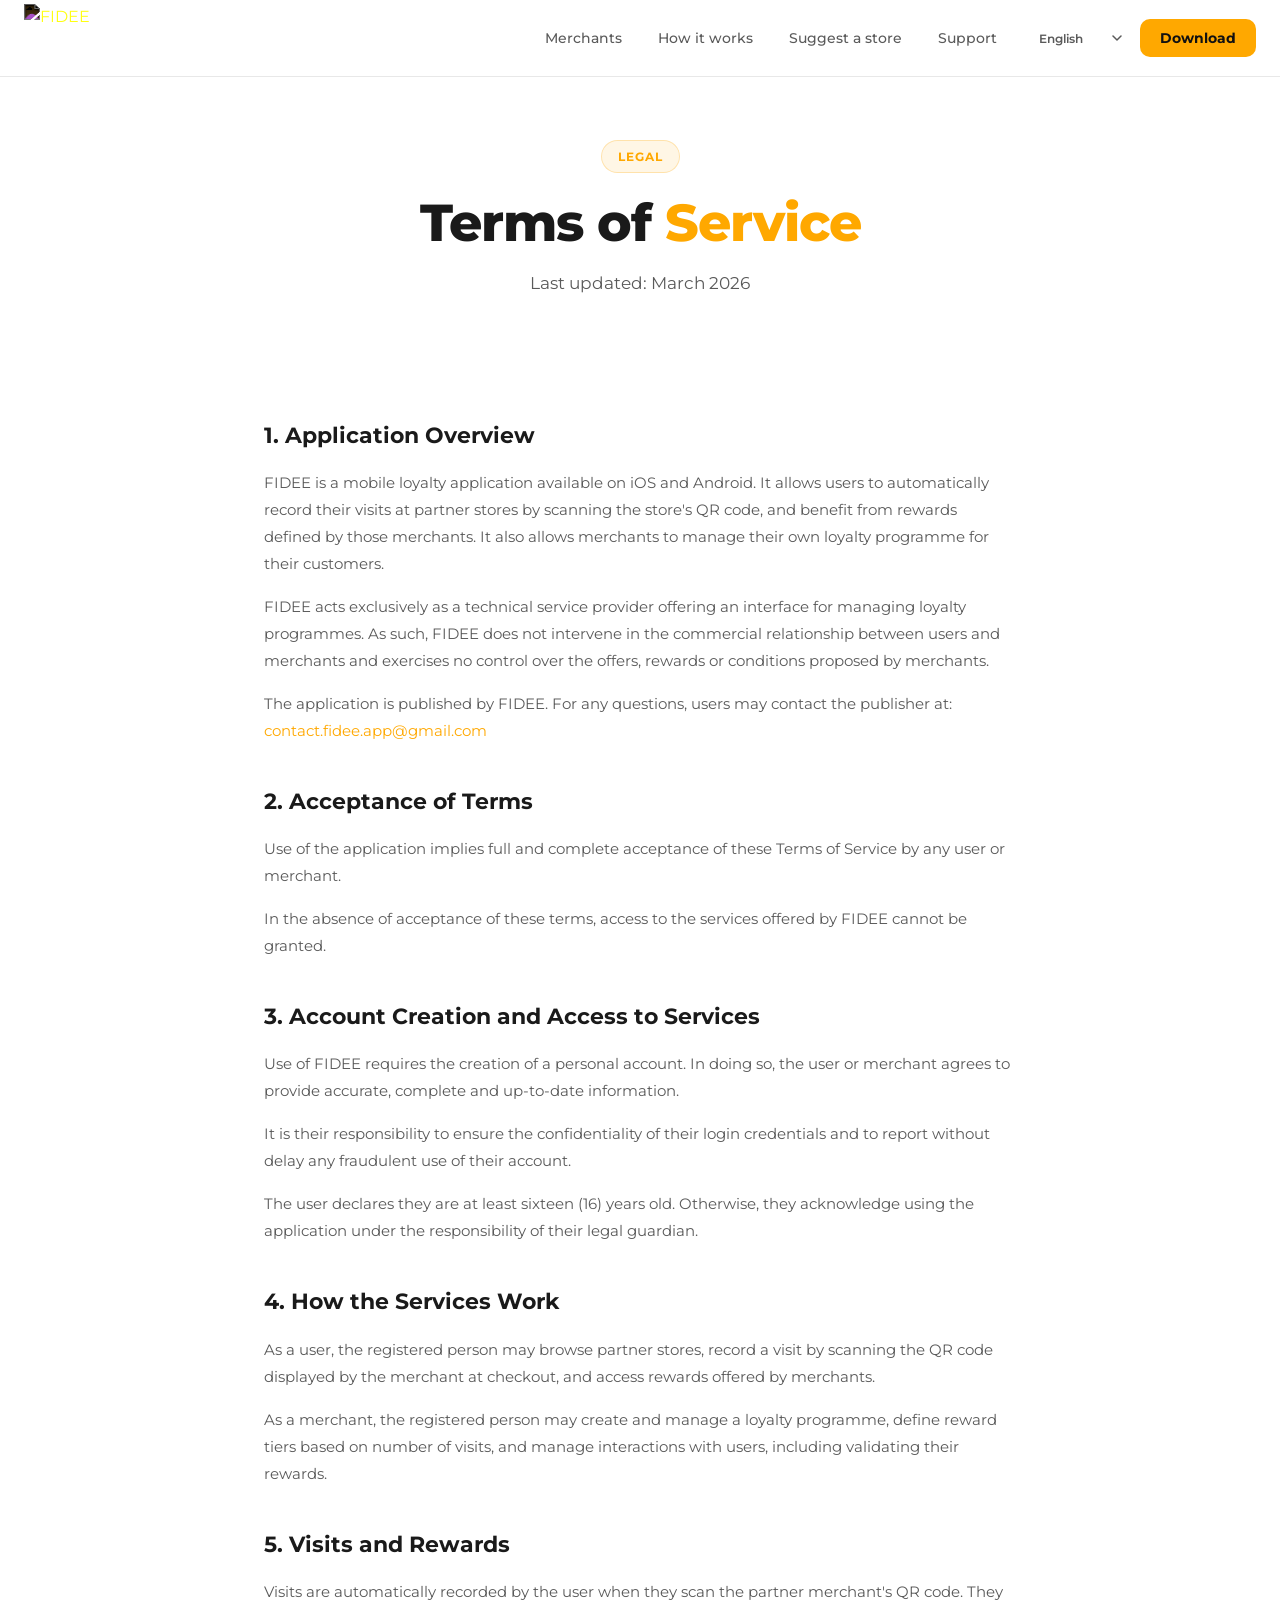
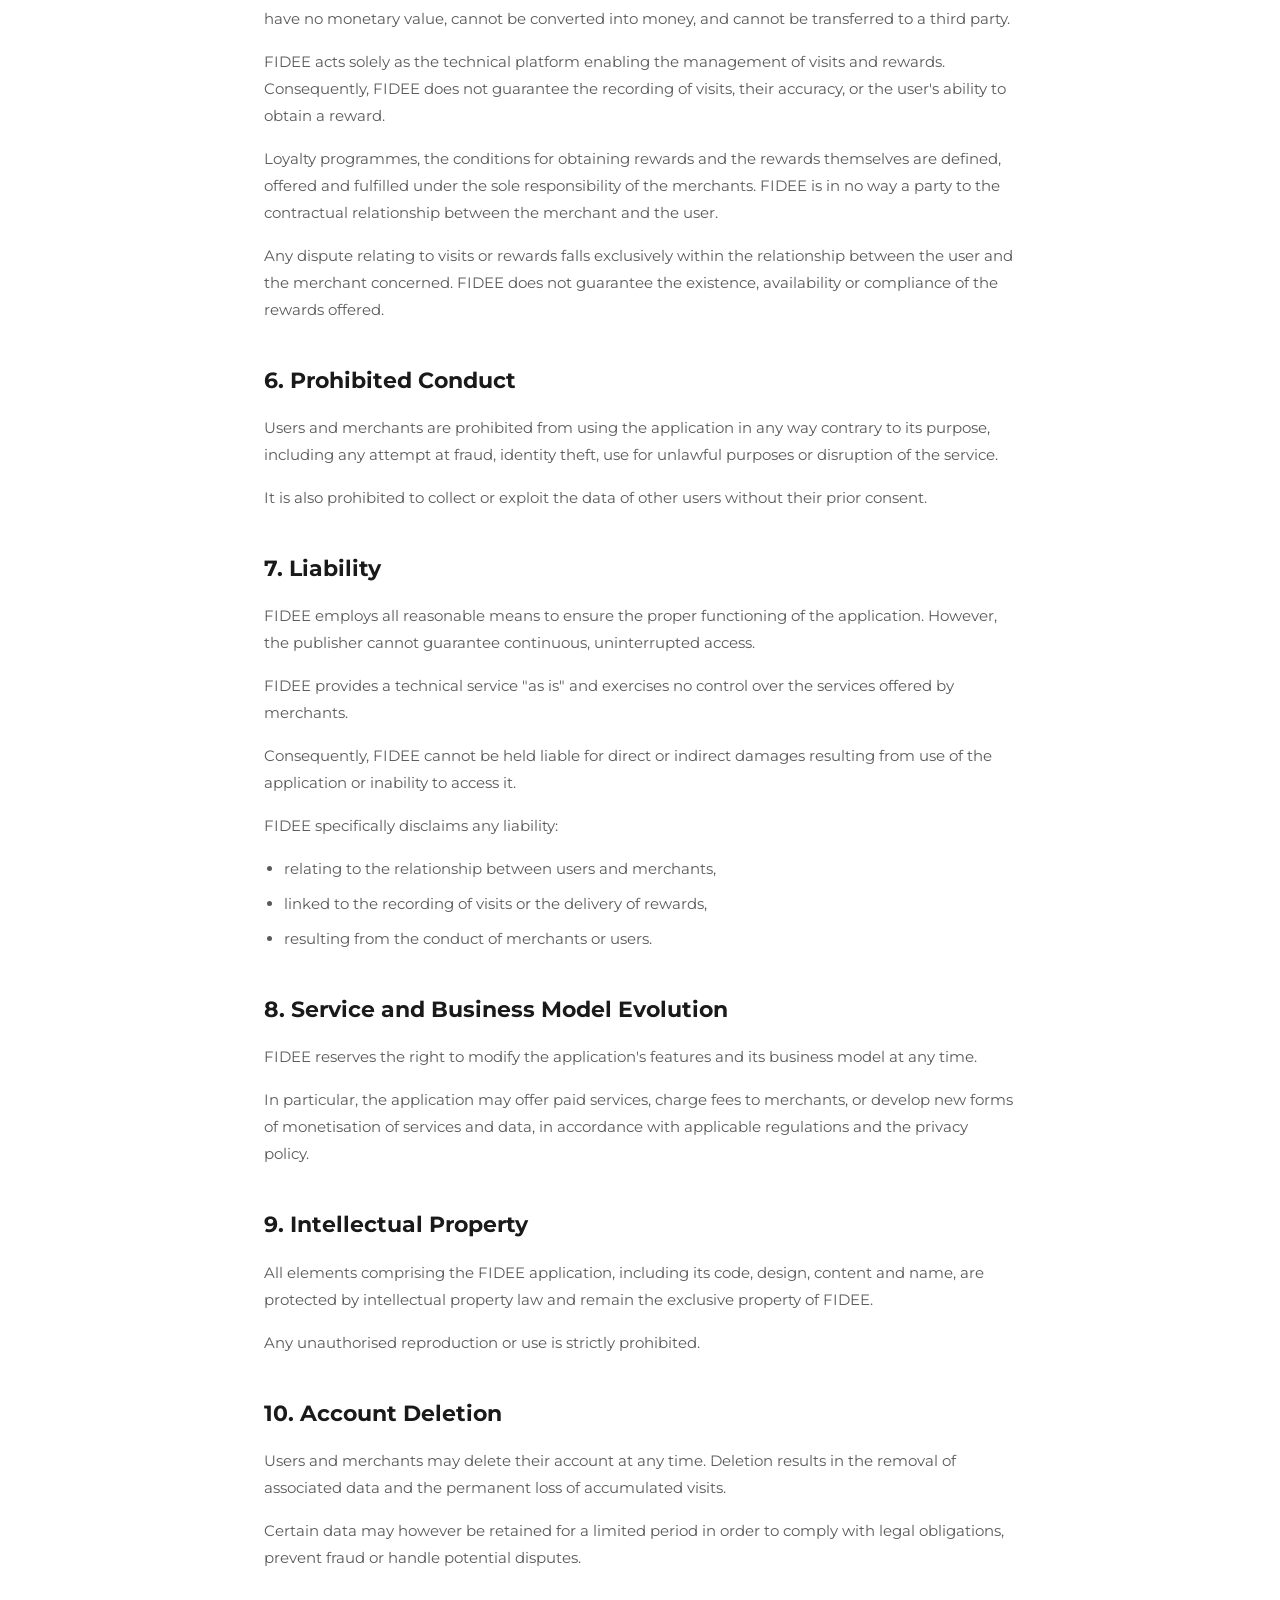
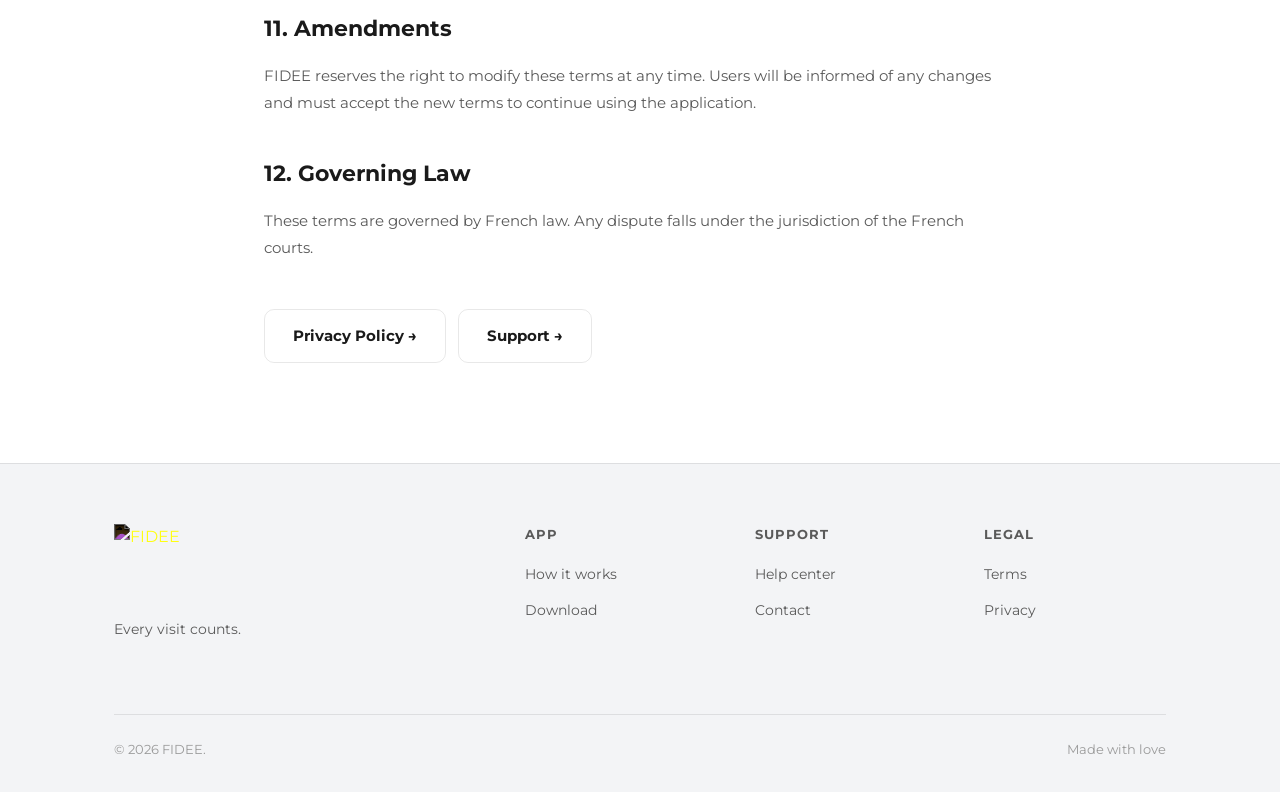
==== commit ed949251: "feat: bascule vers le concept self-checking (visites au lieu de points) Le commerçant affiche un QR " ====
--- a/cgu.html
+++ b/cgu.html
@@ -17,9 +17,9 @@
 
 <div class="page-hero">
   <div class="container">
-    <div class="section-tag" style="margin: 0 auto 20px;"><span data-fr="Légal" data-en="Legal">Légal</span></div>
-    <h1 class="section-title" data-fr="Conditions Générales <span>d'Utilisation</span>" data-en="Terms of <span>Service</span>">Conditions Générales <span>d'Utilisation</span></h1>
-    <p class="section-subtitle" data-fr="Dernière mise à jour : mars 2026" data-en="Last updated: March 2026">Dernière mise à jour : mars 2026</p>
+    <div class="section-tag" style="margin: 0 auto 20px;"><span data-fr="Légal" data-en="Legal" data-es="Legal" data-de="Rechtliches" data-it="Legale" data-pt="Legal" data-nl="Juridisch" data-pl="Informacje prawne" data-ro="Legal" data-tr="Yasal">Légal</span></div>
+    <h1 class="section-title" data-fr="Conditions Générales <span>d'Utilisation</span>" data-en="Terms of <span>Service</span>" data-es="Términos y Condiciones <span>de Uso</span>" data-de="Allgemeine <span>Nutzungsbedingungen</span>" data-it="Termini e Condizioni <span>di Utilizzo</span>" data-pt="Termos e Condições <span>de Utilização</span>" data-nl="Algemene <span>Gebruiksvoorwaarden</span>" data-pl="Ogólne Warunki <span>Korzystania</span>" data-ro="Termeni și Condiții <span>de Utilizare</span>" data-tr="Genel Kullanım <span>Koşulları</span>">Conditions Générales <span>d'Utilisation</span></h1>
+    <p class="section-subtitle" data-fr="Dernière mise à jour : mars 2026" data-en="Last updated: March 2026" data-es="Última actualización: marzo de 2026" data-de="Letzte Aktualisierung: März 2026" data-it="Ultimo aggiornamento: marzo 2026" data-pt="Última atualização: março de 2026" data-nl="Laatst bijgewerkt: maart 2026" data-pl="Ostatnia aktualizacja: marzec 2026" data-ro="Ultima actualizare: martie 2026" data-tr="Son güncelleme: Mart 2026">Dernière mise à jour : mars 2026</p>
   </div>
 </div>
 
@@ -27,7 +27,7 @@
   <div class="container" style="max-width: 800px;">
     <div class="prose" id="cgu-fr">
       <h2>1. Présentation de l'application</h2>
-      <p>FIDEE est une application mobile de fidélité client accessible sur iOS et Android. Elle permet aux utilisateurs de cumuler des points auprès de commerces partenaires et de bénéficier de récompenses définies par ces derniers. Elle permet également aux commerçants de gérer leur propre programme de fidélité à destination de leurs clients.</p>
+      <p>FIDEE est une application mobile de fidélité client accessible sur iOS et Android. Elle permet aux utilisateurs d'enregistrer automatiquement leurs visites auprès de commerces partenaires en scannant leur QR code, et de bénéficier de récompenses définies par ces derniers. Elle permet également aux commerçants de gérer leur propre programme de fidélité à destination de leurs clients.</p>
       <p>FIDEE agit exclusivement en qualité de prestataire technique mettant à disposition une interface permettant la gestion de programmes de fidélité. À ce titre, FIDEE n'intervient en aucun cas dans la relation commerciale entre les utilisateurs et les commerçants et n'exerce aucun contrôle sur les offres, récompenses ou conditions proposées par ces derniers.</p>
       <p>L'application est éditée par FIDEE. Pour toute question, l'utilisateur peut contacter l'éditeur à l'adresse suivante : <a href="mailto:contact.fidee.app@gmail.com">contact.fidee.app@gmail.com</a></p>
 
@@ -41,14 +41,14 @@
       <p>L'utilisateur déclare être âgé d'au moins seize (16) ans. Dans le cas contraire, il reconnaît utiliser l'application sous la responsabilité de son représentant légal.</p>
 
       <h2>4. Fonctionnement des services</h2>
-      <p>En qualité d'utilisateur, la personne inscrite peut consulter les commerces partenaires, cumuler des points de fidélité en présentant son QR code lors de ses achats et accéder aux récompenses proposées par les commerçants.</p>
-      <p>En qualité de commerçant, la personne inscrite peut créer et administrer un programme de fidélité, définir les modalités d'attribution des points, ainsi que gérer les interactions avec les utilisateurs, notamment en attribuant, modifiant ou supprimant des points.</p>
-
-      <h2>5. Points de fidélité</h2>
-      <p>Les points de fidélité sont attribués exclusivement par les commerçants partenaires. Ils ne disposent d'aucune valeur monétaire, ne peuvent être convertis en argent, ni cédés à un tiers.</p>
-      <p>FIDEE agit uniquement comme support technique permettant leur gestion. En conséquence, FIDEE ne garantit ni l'attribution des points, ni leur exactitude, ni la possibilité pour l'utilisateur d'obtenir une récompense.</p>
-      <p>Les programmes de fidélité, les conditions d'attribution des points ainsi que les récompenses sont définis, proposés et exécutés sous la seule responsabilité des commerçants. FIDEE n'est en aucun cas partie à la relation contractuelle entre le commerçant et l'utilisateur.</p>
-      <p>Tout différend relatif aux points ou aux récompenses relève exclusivement de la relation entre l'utilisateur et le commerçant concerné. FIDEE ne garantit ni l'existence, ni la disponibilité, ni la conformité des récompenses proposées.</p>
+      <p>En qualité d'utilisateur, la personne inscrite peut consulter les commerces partenaires, enregistrer une visite en scannant le QR code affiché par le commerçant lors de ses achats et accéder aux récompenses proposées par les commerçants.</p>
+      <p>En qualité de commerçant, la personne inscrite peut créer et administrer un programme de fidélité, définir les paliers de récompenses en nombre de visites, ainsi que gérer les interactions avec les utilisateurs, notamment en validant leurs récompenses.</p>
+
+      <h2>5. Visites et récompenses</h2>
+      <p>Les visites sont enregistrées automatiquement par l'utilisateur lorsqu'il scanne le QR code du commerçant partenaire. Elles ne disposent d'aucune valeur monétaire, ne peuvent être converties en argent, ni cédées à un tiers.</p>
+      <p>FIDEE agit uniquement comme support technique permettant la gestion des visites et des récompenses. En conséquence, FIDEE ne garantit ni l'enregistrement des visites, ni leur exactitude, ni la possibilité pour l'utilisateur d'obtenir une récompense.</p>
+      <p>Les programmes de fidélité, les conditions d'obtention des récompenses ainsi que les récompenses elles-mêmes sont définis, proposés et exécutés sous la seule responsabilité des commerçants. FIDEE n'est en aucun cas partie à la relation contractuelle entre le commerçant et l'utilisateur.</p>
+      <p>Tout différend relatif aux visites ou aux récompenses relève exclusivement de la relation entre l'utilisateur et le commerçant concerné. FIDEE ne garantit ni l'existence, ni la disponibilité, ni la conformité des récompenses proposées.</p>
 
       <h2>6. Comportements interdits</h2>
       <p>L'utilisateur ou le commerçant s'interdit toute utilisation de l'application contraire à sa finalité, notamment toute tentative de fraude, d'usurpation d'identité, d'utilisation à des fins illicites ou de perturbation du fonctionnement du service.</p>
@@ -61,7 +61,7 @@
       <p>FIDEE décline notamment toute responsabilité :</p>
       <ul>
         <li>relative aux relations entre utilisateurs et commerçants,</li>
-        <li>liée à l'attribution de points ou à la délivrance de récompenses,</li>
+        <li>liée à l'enregistrement des visites ou à la délivrance de récompenses,</li>
         <li>résultant du comportement des commerçants ou des utilisateurs.</li>
       </ul>
 
@@ -74,7 +74,7 @@
       <p>Toute reproduction ou utilisation non autorisée est strictement interdite.</p>
 
       <h2>10. Suppression du compte</h2>
-      <p>L'utilisateur ou le commerçant peut supprimer son compte à tout moment. Cette suppression entraîne la suppression des données associées ainsi que la perte définitive des points de fidélité.</p>
+      <p>L'utilisateur ou le commerçant peut supprimer son compte à tout moment. Cette suppression entraîne la suppression des données associées ainsi que la perte définitive des visites cumulées.</p>
       <p>Certaines données pourront toutefois être conservées pendant une durée limitée afin de respecter les obligations légales, prévenir les fraudes ou gérer d'éventuels litiges.</p>
 
       <h2>11. Modification des conditions</h2>
@@ -86,7 +86,7 @@
 
     <div class="prose" id="cgu-en" style="display:none;">
       <h2>1. Application Overview</h2>
-      <p>FIDEE is a mobile loyalty application available on iOS and Android. It allows users to earn points at partner stores and benefit from rewards defined by those merchants. It also allows merchants to manage their own loyalty programme for their customers.</p>
+      <p>FIDEE is a mobile loyalty application available on iOS and Android. It allows users to automatically record their visits at partner stores by scanning the store's QR code, and benefit from rewards defined by those merchants. It also allows merchants to manage their own loyalty programme for their customers.</p>
       <p>FIDEE acts exclusively as a technical service provider offering an interface for managing loyalty programmes. As such, FIDEE does not intervene in the commercial relationship between users and merchants and exercises no control over the offers, rewards or conditions proposed by merchants.</p>
       <p>The application is published by FIDEE. For any questions, users may contact the publisher at: <a href="mailto:contact.fidee.app@gmail.com">contact.fidee.app@gmail.com</a></p>
 
@@ -100,14 +100,14 @@
       <p>The user declares they are at least sixteen (16) years old. Otherwise, they acknowledge using the application under the responsibility of their legal guardian.</p>
 
       <h2>4. How the Services Work</h2>
-      <p>As a user, the registered person may browse partner stores, earn loyalty points by showing their QR code at checkout, and access rewards offered by merchants.</p>
-      <p>As a merchant, the registered person may create and manage a loyalty programme, define the conditions for awarding points, and manage interactions with users, including crediting, modifying or deleting points.</p>
-
-      <h2>5. Loyalty Points</h2>
-      <p>Loyalty points are awarded exclusively by partner merchants. They have no monetary value, cannot be converted into money, and cannot be transferred to a third party.</p>
-      <p>FIDEE acts solely as the technical platform enabling their management. Consequently, FIDEE does not guarantee the award of points, their accuracy, or the user's ability to obtain a reward.</p>
-      <p>Loyalty programmes, the conditions for awarding points and the rewards are defined, offered and fulfilled under the sole responsibility of the merchants. FIDEE is in no way a party to the contractual relationship between the merchant and the user.</p>
-      <p>Any dispute relating to points or rewards falls exclusively within the relationship between the user and the merchant concerned. FIDEE does not guarantee the existence, availability or compliance of the rewards offered.</p>
+      <p>As a user, the registered person may browse partner stores, record a visit by scanning the QR code displayed by the merchant at checkout, and access rewards offered by merchants.</p>
+      <p>As a merchant, the registered person may create and manage a loyalty programme, define reward tiers based on number of visits, and manage interactions with users, including validating their rewards.</p>
+
+      <h2>5. Visits and Rewards</h2>
+      <p>Visits are automatically recorded by the user when they scan the partner merchant's QR code. They have no monetary value, cannot be converted into money, and cannot be transferred to a third party.</p>
+      <p>FIDEE acts solely as the technical platform enabling the management of visits and rewards. Consequently, FIDEE does not guarantee the recording of visits, their accuracy, or the user's ability to obtain a reward.</p>
+      <p>Loyalty programmes, the conditions for obtaining rewards and the rewards themselves are defined, offered and fulfilled under the sole responsibility of the merchants. FIDEE is in no way a party to the contractual relationship between the merchant and the user.</p>
+      <p>Any dispute relating to visits or rewards falls exclusively within the relationship between the user and the merchant concerned. FIDEE does not guarantee the existence, availability or compliance of the rewards offered.</p>
 
       <h2>6. Prohibited Conduct</h2>
       <p>Users and merchants are prohibited from using the application in any way contrary to its purpose, including any attempt at fraud, identity theft, use for unlawful purposes or disruption of the service.</p>
@@ -120,7 +120,7 @@
       <p>FIDEE specifically disclaims any liability:</p>
       <ul>
         <li>relating to the relationship between users and merchants,</li>
-        <li>linked to the award of points or the delivery of rewards,</li>
+        <li>linked to the recording of visits or the delivery of rewards,</li>
         <li>resulting from the conduct of merchants or users.</li>
       </ul>
 
@@ -133,7 +133,7 @@
       <p>Any unauthorised reproduction or use is strictly prohibited.</p>
 
       <h2>10. Account Deletion</h2>
-      <p>Users and merchants may delete their account at any time. Deletion results in the removal of associated data and the permanent loss of loyalty points.</p>
+      <p>Users and merchants may delete their account at any time. Deletion results in the removal of associated data and the permanent loss of accumulated visits.</p>
       <p>Certain data may however be retained for a limited period in order to comply with legal obligations, prevent fraud or handle potential disputes.</p>
 
       <h2>11. Amendments</h2>
@@ -616,8 +616,8 @@
     </div>
 
     <div style="margin-top: 48px; display: flex; gap: 12px; flex-wrap: wrap;">
-      <a href="confidentialite.html" class="btn btn-outline" data-fr="Politique de confidentialité →" data-en="Privacy Policy →">Politique de confidentialité →</a>
-      <a href="support.html" class="btn btn-outline" data-fr="Support →" data-en="Support →">Support →</a>
+      <a href="confidentialite.html" class="btn btn-outline" data-fr="Politique de confidentialité →" data-en="Privacy Policy →" data-es="Política de privacidad →" data-de="Datenschutzerklärung →" data-it="Informativa sulla privacy →" data-pt="Política de privacidade →" data-nl="Privacybeleid →" data-pl="Polityka prywatności →" data-ro="Politica de confidențialitate →" data-tr="Gizlilik Politikası →">Politique de confidentialité →</a>
+      <a href="support.html" class="btn btn-outline" data-fr="Support →" data-en="Support →" data-es="Soporte →" data-de="Support →" data-it="Supporto →" data-pt="Suporte →" data-nl="Ondersteuning →" data-pl="Wsparcie →" data-ro="Asistență →" data-tr="Destek →">Support →</a>
     </div>
   </div>
 </section>
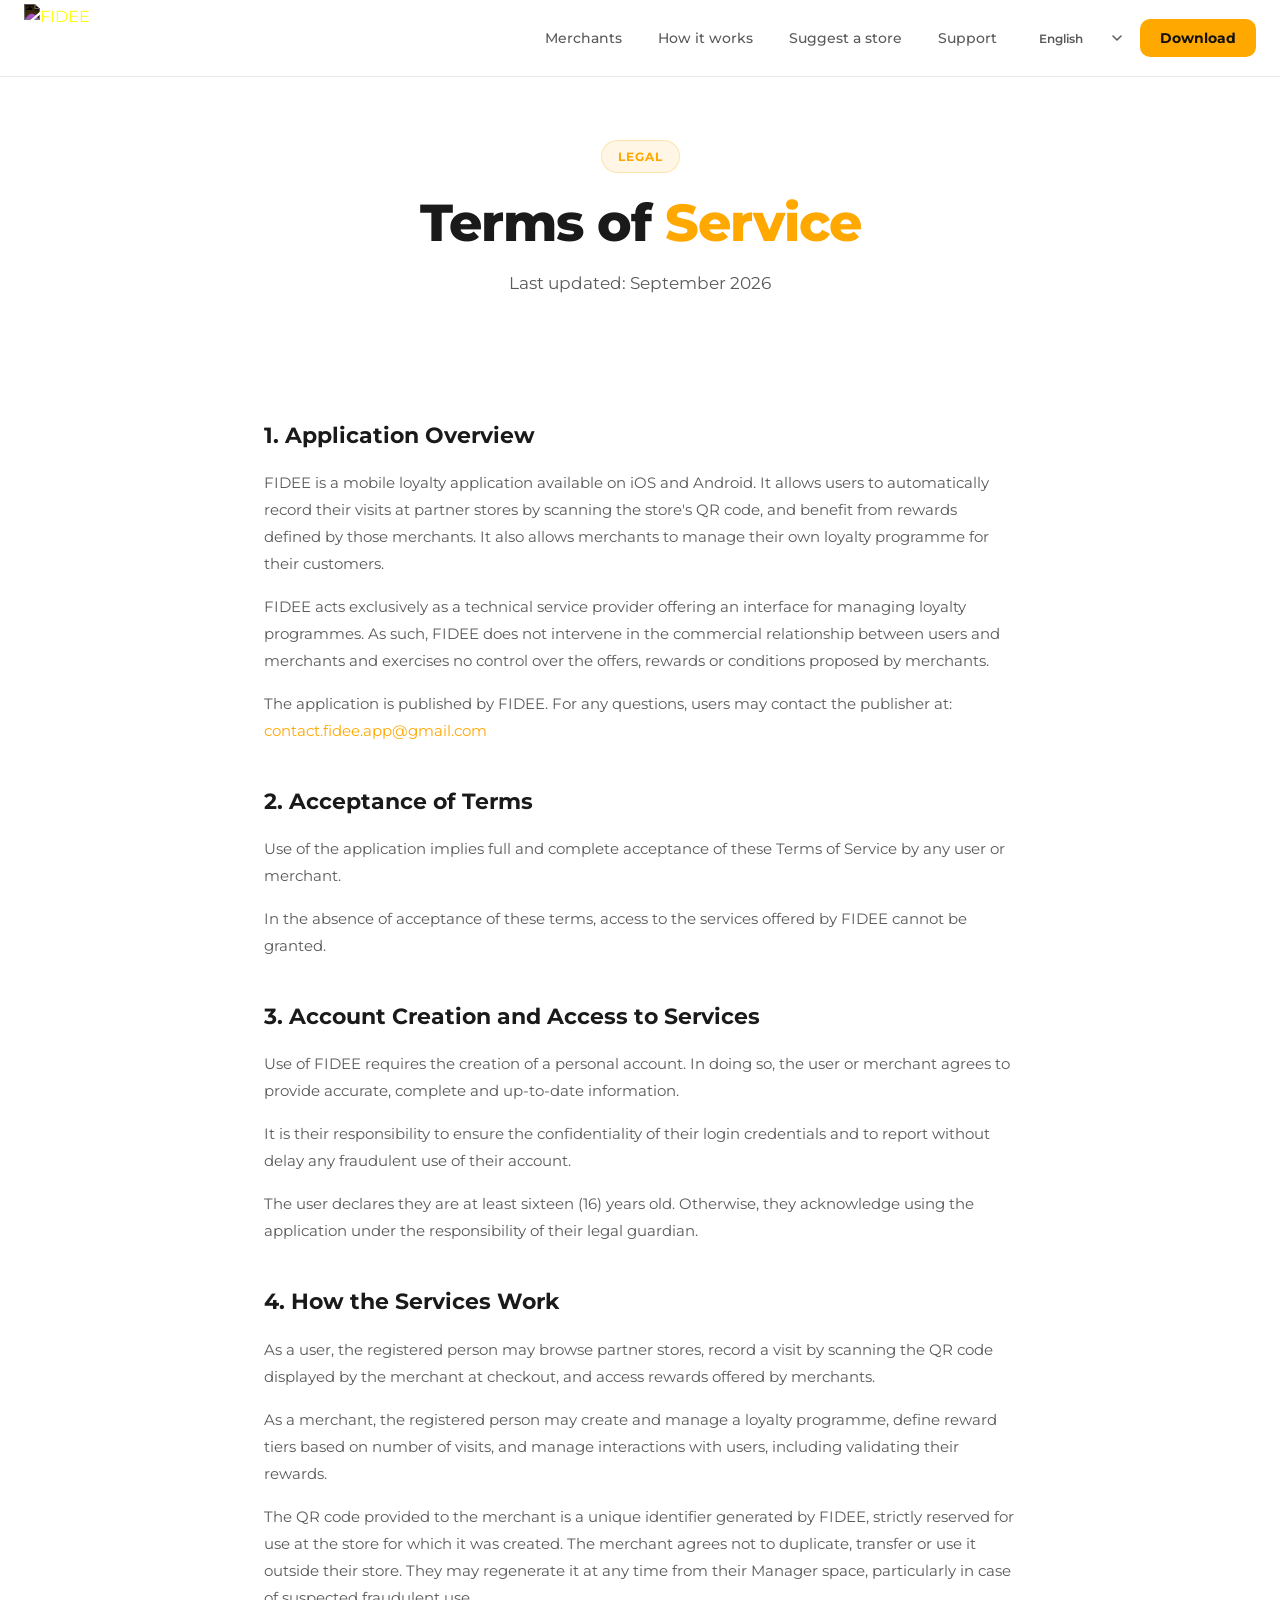
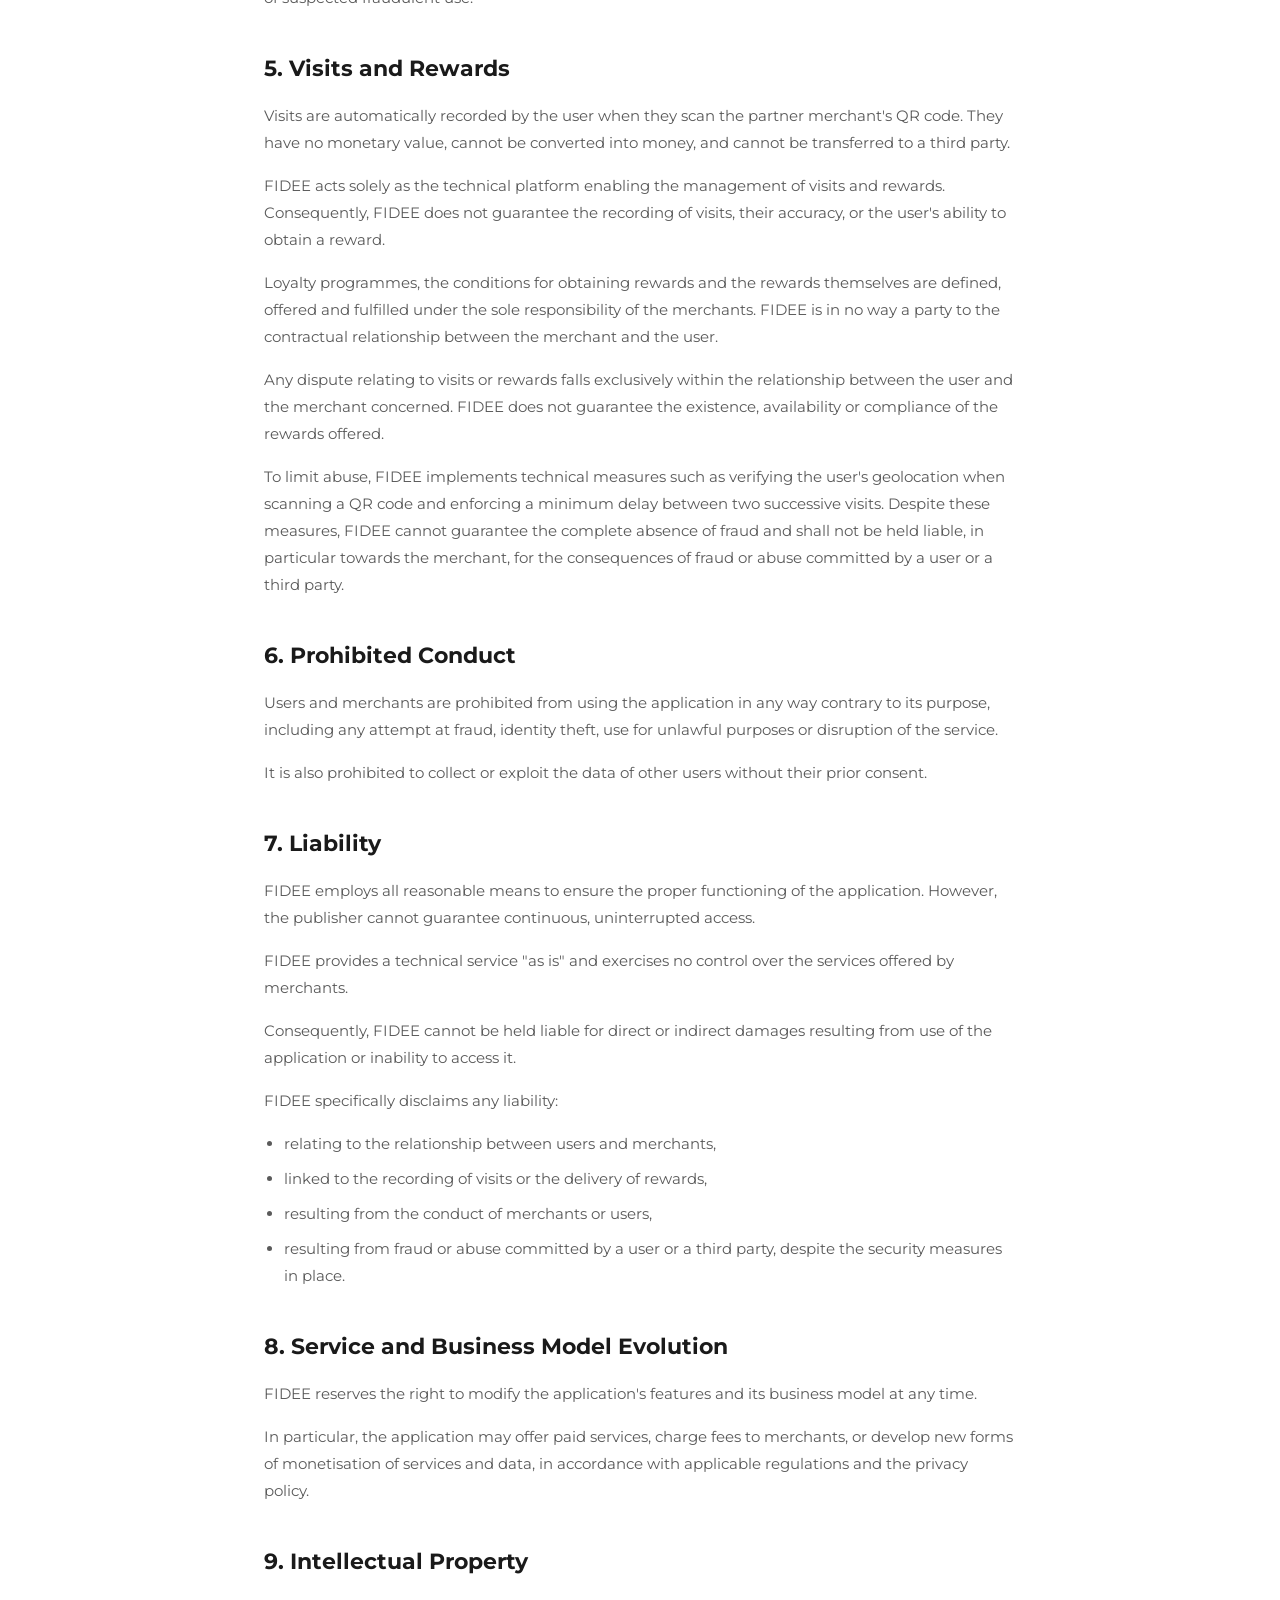
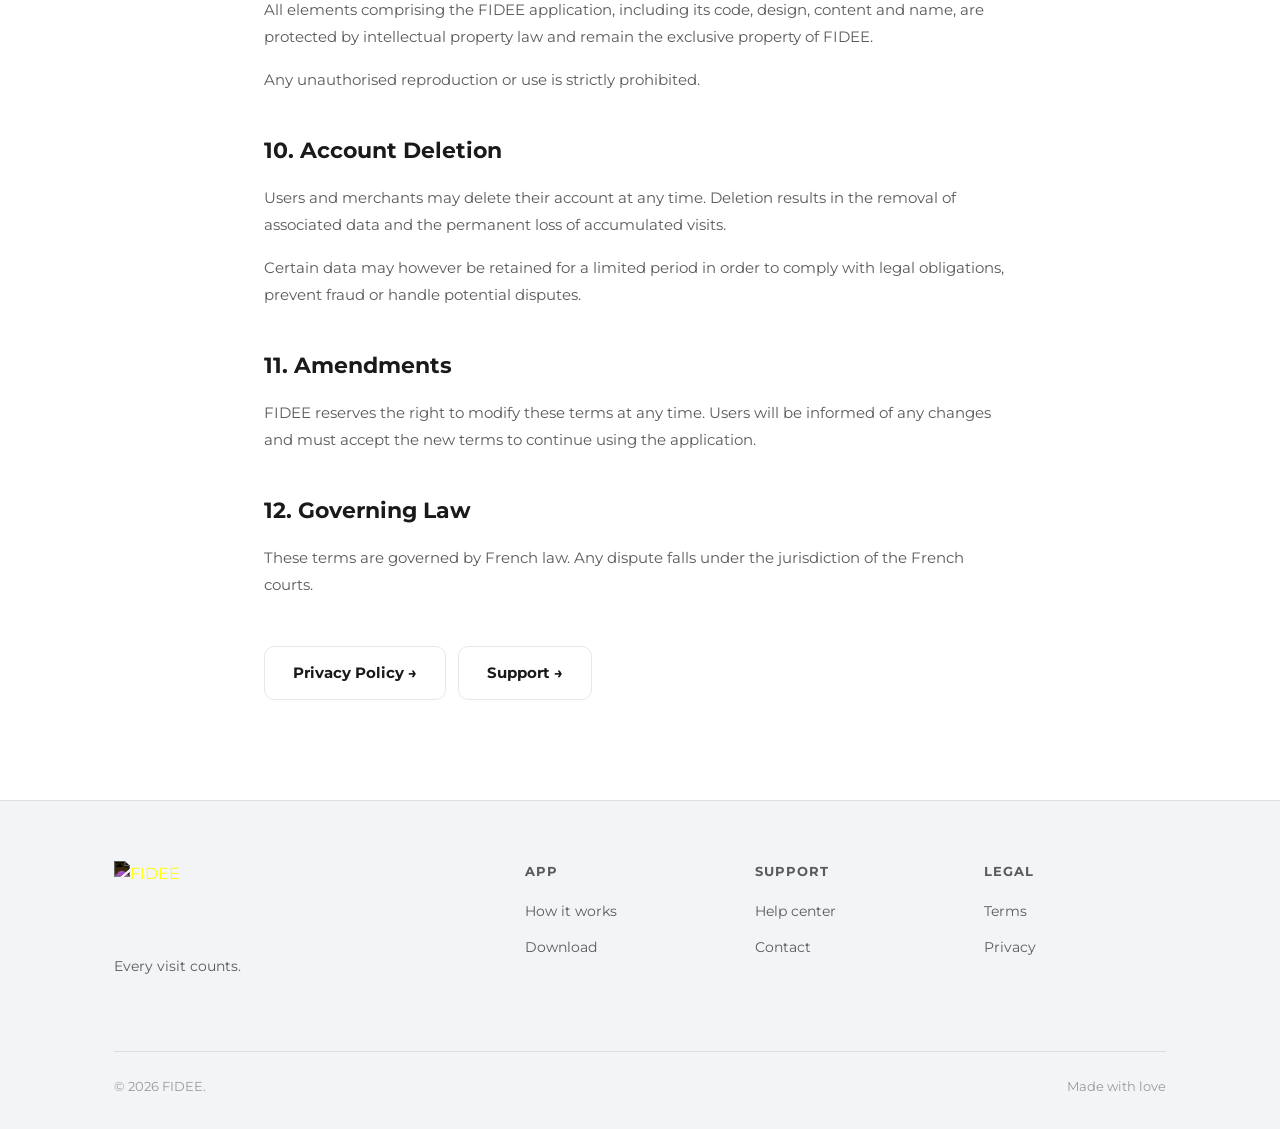
==== commit 3f46c4c5: "feat: renforce les CGU/PC pour le mécanisme self-checking (10 langues) - Date de mise à jour passée " ====
--- a/cgu.html
+++ b/cgu.html
@@ -3,7 +3,7 @@
 <head>
   <meta charset="UTF-8">
   <meta name="viewport" content="width=device-width, initial-scale=1.0">
-  <title>Conditions Générales d'Utilisation — FIDEE</title>
+  <title>Conditions Générales d'Utilisation | FIDEE</title>
   <link rel="icon" type="image/svg+xml" href="favicon-round.svg">
   <link rel="icon" type="image/png" sizes="192x192" href="Design%20sans%20titre%20(1).png">
   <link rel="apple-touch-icon" sizes="180x180" href="Design%20sans%20titre%20(1).png">
@@ -19,7 +19,7 @@
   <div class="container">
     <div class="section-tag" style="margin: 0 auto 20px;"><span data-fr="Légal" data-en="Legal" data-es="Legal" data-de="Rechtliches" data-it="Legale" data-pt="Legal" data-nl="Juridisch" data-pl="Informacje prawne" data-ro="Legal" data-tr="Yasal">Légal</span></div>
     <h1 class="section-title" data-fr="Conditions Générales <span>d'Utilisation</span>" data-en="Terms of <span>Service</span>" data-es="Términos y Condiciones <span>de Uso</span>" data-de="Allgemeine <span>Nutzungsbedingungen</span>" data-it="Termini e Condizioni <span>di Utilizzo</span>" data-pt="Termos e Condições <span>de Utilização</span>" data-nl="Algemene <span>Gebruiksvoorwaarden</span>" data-pl="Ogólne Warunki <span>Korzystania</span>" data-ro="Termeni și Condiții <span>de Utilizare</span>" data-tr="Genel Kullanım <span>Koşulları</span>">Conditions Générales <span>d'Utilisation</span></h1>
-    <p class="section-subtitle" data-fr="Dernière mise à jour : mars 2026" data-en="Last updated: March 2026" data-es="Última actualización: marzo de 2026" data-de="Letzte Aktualisierung: März 2026" data-it="Ultimo aggiornamento: marzo 2026" data-pt="Última atualização: março de 2026" data-nl="Laatst bijgewerkt: maart 2026" data-pl="Ostatnia aktualizacja: marzec 2026" data-ro="Ultima actualizare: martie 2026" data-tr="Son güncelleme: Mart 2026">Dernière mise à jour : mars 2026</p>
+    <p class="section-subtitle" data-fr="Dernière mise à jour : septembre 2026" data-en="Last updated: September 2026" data-es="Última actualización: septiembre de 2026" data-de="Letzte Aktualisierung: September 2026" data-it="Ultimo aggiornamento: settembre 2026" data-pt="Última atualização: setembro de 2026" data-nl="Laatst bijgewerkt: september 2026" data-pl="Ostatnia aktualizacja: wrzesień 2026" data-ro="Ultima actualizare: septembrie 2026" data-tr="Son güncelleme: Eylül 2026">Dernière mise à jour : septembre 2026</p>
   </div>
 </div>
 
@@ -43,12 +43,14 @@
       <h2>4. Fonctionnement des services</h2>
       <p>En qualité d'utilisateur, la personne inscrite peut consulter les commerces partenaires, enregistrer une visite en scannant le QR code affiché par le commerçant lors de ses achats et accéder aux récompenses proposées par les commerçants.</p>
       <p>En qualité de commerçant, la personne inscrite peut créer et administrer un programme de fidélité, définir les paliers de récompenses en nombre de visites, ainsi que gérer les interactions avec les utilisateurs, notamment en validant leurs récompenses.</p>
+      <p>Le QR code remis au commerçant est un identifiant unique généré par FIDEE, strictement réservé à l'usage du point de vente pour lequel il a été créé. Le commerçant s'engage à ne pas le dupliquer, le céder ou l'utiliser en dehors de son commerce. Il peut à tout moment le régénérer depuis son espace Gérant, notamment en cas de suspicion d'usage frauduleux.</p>
 
       <h2>5. Visites et récompenses</h2>
       <p>Les visites sont enregistrées automatiquement par l'utilisateur lorsqu'il scanne le QR code du commerçant partenaire. Elles ne disposent d'aucune valeur monétaire, ne peuvent être converties en argent, ni cédées à un tiers.</p>
       <p>FIDEE agit uniquement comme support technique permettant la gestion des visites et des récompenses. En conséquence, FIDEE ne garantit ni l'enregistrement des visites, ni leur exactitude, ni la possibilité pour l'utilisateur d'obtenir une récompense.</p>
       <p>Les programmes de fidélité, les conditions d'obtention des récompenses ainsi que les récompenses elles-mêmes sont définis, proposés et exécutés sous la seule responsabilité des commerçants. FIDEE n'est en aucun cas partie à la relation contractuelle entre le commerçant et l'utilisateur.</p>
       <p>Tout différend relatif aux visites ou aux récompenses relève exclusivement de la relation entre l'utilisateur et le commerçant concerné. FIDEE ne garantit ni l'existence, ni la disponibilité, ni la conformité des récompenses proposées.</p>
+      <p>Afin de limiter les abus, FIDEE met en œuvre des mesures techniques telles que la vérification de la géolocalisation de l'utilisateur lors du scan d'un QR code et un délai minimum entre deux visites successives. Malgré ces mesures, FIDEE ne peut garantir l'absence totale de fraude et ne pourra être tenue responsable, notamment vis-à-vis du commerçant, des conséquences d'une fraude ou d'un abus commis par un utilisateur ou un tiers.</p>
 
       <h2>6. Comportements interdits</h2>
       <p>L'utilisateur ou le commerçant s'interdit toute utilisation de l'application contraire à sa finalité, notamment toute tentative de fraude, d'usurpation d'identité, d'utilisation à des fins illicites ou de perturbation du fonctionnement du service.</p>
@@ -62,7 +64,8 @@
       <ul>
         <li>relative aux relations entre utilisateurs et commerçants,</li>
         <li>liée à l'enregistrement des visites ou à la délivrance de récompenses,</li>
-        <li>résultant du comportement des commerçants ou des utilisateurs.</li>
+        <li>résultant du comportement des commerçants ou des utilisateurs,</li>
+        <li>résultant d'une fraude ou d'un abus commis par un utilisateur ou un tiers, malgré les mesures de sécurité mises en place.</li>
       </ul>
 
       <h2>8. Évolution du service et du modèle économique</h2>
@@ -102,12 +105,14 @@
       <h2>4. How the Services Work</h2>
       <p>As a user, the registered person may browse partner stores, record a visit by scanning the QR code displayed by the merchant at checkout, and access rewards offered by merchants.</p>
       <p>As a merchant, the registered person may create and manage a loyalty programme, define reward tiers based on number of visits, and manage interactions with users, including validating their rewards.</p>
+      <p>The QR code provided to the merchant is a unique identifier generated by FIDEE, strictly reserved for use at the store for which it was created. The merchant agrees not to duplicate, transfer or use it outside their store. They may regenerate it at any time from their Manager space, particularly in case of suspected fraudulent use.</p>
 
       <h2>5. Visits and Rewards</h2>
       <p>Visits are automatically recorded by the user when they scan the partner merchant's QR code. They have no monetary value, cannot be converted into money, and cannot be transferred to a third party.</p>
       <p>FIDEE acts solely as the technical platform enabling the management of visits and rewards. Consequently, FIDEE does not guarantee the recording of visits, their accuracy, or the user's ability to obtain a reward.</p>
       <p>Loyalty programmes, the conditions for obtaining rewards and the rewards themselves are defined, offered and fulfilled under the sole responsibility of the merchants. FIDEE is in no way a party to the contractual relationship between the merchant and the user.</p>
       <p>Any dispute relating to visits or rewards falls exclusively within the relationship between the user and the merchant concerned. FIDEE does not guarantee the existence, availability or compliance of the rewards offered.</p>
+      <p>To limit abuse, FIDEE implements technical measures such as verifying the user's geolocation when scanning a QR code and enforcing a minimum delay between two successive visits. Despite these measures, FIDEE cannot guarantee the complete absence of fraud and shall not be held liable, in particular towards the merchant, for the consequences of fraud or abuse committed by a user or a third party.</p>
 
       <h2>6. Prohibited Conduct</h2>
       <p>Users and merchants are prohibited from using the application in any way contrary to its purpose, including any attempt at fraud, identity theft, use for unlawful purposes or disruption of the service.</p>
@@ -121,7 +126,8 @@
       <ul>
         <li>relating to the relationship between users and merchants,</li>
         <li>linked to the recording of visits or the delivery of rewards,</li>
-        <li>resulting from the conduct of merchants or users.</li>
+        <li>resulting from the conduct of merchants or users,</li>
+        <li>resulting from fraud or abuse committed by a user or a third party, despite the security measures in place.</li>
       </ul>
 
       <h2>8. Service and Business Model Evolution</h2>
@@ -145,7 +151,7 @@
 
     <div class="prose" id="cgu-es" style="display:none;">
       <h2>1. Presentación de la aplicación</h2>
-      <p>FIDEE es una aplicación móvil de fidelización de clientes disponible en iOS y Android. Permite a los usuarios acumular puntos en los comercios asociados y beneficiarse de las recompensas definidas por estos. También permite a los comerciantes gestionar su propio programa de fidelización destinado a sus clientes.</p>
+      <p>FIDEE es una aplicación móvil de fidelización de clientes disponible en iOS y Android. Permite a los usuarios registrar automáticamente sus visitas en los comercios asociados escaneando el código QR del comercio, y beneficiarse de las recompensas definidas por estos. También permite a los comerciantes gestionar su propio programa de fidelización destinado a sus clientes.</p>
       <p>FIDEE actúa exclusivamente como proveedor técnico que pone a disposición una interfaz para la gestión de programas de fidelización. En este sentido, FIDEE no interviene en ningún caso en la relación comercial entre los usuarios y los comerciantes y no ejerce ningún control sobre las ofertas, recompensas o condiciones propuestas por estos últimos.</p>
       <p>La aplicación está editada por FIDEE. Para cualquier consulta, el usuario puede contactar con el editor en la siguiente dirección: <a href="mailto:contact.fidee.app@gmail.com">contact.fidee.app@gmail.com</a></p>
 
@@ -159,14 +165,16 @@
       <p>El usuario declara tener al menos dieciséis (16) años. En caso contrario, reconoce utilizar la aplicación bajo la responsabilidad de su representante legal.</p>
 
       <h2>4. Funcionamiento de los servicios</h2>
-      <p>En calidad de usuario, la persona registrada puede consultar los comercios asociados, acumular puntos de fidelidad presentando su código QR en sus compras y acceder a las recompensas propuestas por los comerciantes.</p>
-      <p>En calidad de comerciante, la persona registrada puede crear y administrar un programa de fidelización, definir las modalidades de atribución de puntos, así como gestionar las interacciones con los usuarios, en particular atribuyendo, modificando o eliminando puntos.</p>
-
-      <h2>5. Puntos de fidelidad</h2>
-      <p>Los puntos de fidelidad son atribuidos exclusivamente por los comerciantes asociados. No tienen ningún valor monetario, no pueden convertirse en dinero ni cederse a un tercero.</p>
-      <p>FIDEE actúa únicamente como soporte técnico que permite su gestión. En consecuencia, FIDEE no garantiza ni la atribución de los puntos, ni su exactitud, ni la posibilidad de que el usuario obtenga una recompensa.</p>
-      <p>Los programas de fidelización, las condiciones de atribución de los puntos, así como las recompensas, son definidos, propuestos y ejecutados bajo la única responsabilidad de los comerciantes. FIDEE no es en ningún caso parte de la relación contractual entre el comerciante y el usuario.</p>
-      <p>Cualquier controversia relativa a los puntos o a las recompensas corresponde exclusivamente a la relación entre el usuario y el comerciante en cuestión. FIDEE no garantiza ni la existencia, ni la disponibilidad, ni la conformidad de las recompensas propuestas.</p>
+      <p>En calidad de usuario, la persona registrada puede consultar los comercios asociados, registrar una visita escaneando el código QR mostrado por el comercio en sus compras y acceder a las recompensas propuestas por los comerciantes.</p>
+      <p>En calidad de comerciante, la persona registrada puede crear y administrar un programa de fidelización, definir los niveles de recompensas en número de visitas, así como gestionar las interacciones con los usuarios, en particular validando sus recompensas.</p>
+      <p>El código QR entregado al comerciante es un identificador único generado por FIDEE, reservado exclusivamente para el uso del establecimiento para el que fue creado. El comerciante se compromete a no duplicarlo, cederlo ni utilizarlo fuera de su comercio. Puede regenerarlo en cualquier momento desde su área de Gestor, en particular en caso de sospecha de uso fraudulento.</p>
+
+      <h2>5. Visitas y recompensas</h2>
+      <p>Las visitas son registradas automáticamente por el usuario cuando escanea el código QR del comercio asociado. No tienen ningún valor monetario, no pueden convertirse en dinero ni cederse a un tercero.</p>
+      <p>FIDEE actúa únicamente como soporte técnico que permite la gestión de las visitas y las recompensas. En consecuencia, FIDEE no garantiza ni el registro de las visitas, ni su exactitud, ni la posibilidad de que el usuario obtenga una recompensa.</p>
+      <p>Los programas de fidelización, las condiciones de obtención de las recompensas, así como las recompensas mismas, son definidos, propuestos y ejecutados bajo la única responsabilidad de los comerciantes. FIDEE no es en ningún caso parte de la relación contractual entre el comerciante y el usuario.</p>
+      <p>Cualquier controversia relativa a las visitas o a las recompensas corresponde exclusivamente a la relación entre el usuario y el comerciante en cuestión. FIDEE no garantiza ni la existencia, ni la disponibilidad, ni la conformidad de las recompensas propuestas.</p>
+      <p>Con el fin de limitar los abusos, FIDEE aplica medidas técnicas como la verificación de la geolocalización del usuario al escanear un código QR y un plazo mínimo entre dos visitas sucesivas. A pesar de estas medidas, FIDEE no puede garantizar la ausencia total de fraude y no podrá ser considerada responsable, en particular frente al comerciante, de las consecuencias de un fraude o abuso cometido por un usuario o un tercero.</p>
 
       <h2>6. Comportamientos prohibidos</h2>
       <p>El usuario o el comerciante se abstendrá de cualquier uso de la aplicación contrario a su finalidad, en particular cualquier intento de fraude, usurpación de identidad, uso con fines ilícitos o perturbación del funcionamiento del servicio.</p>
@@ -179,8 +187,9 @@
       <p>FIDEE declina en particular toda responsabilidad:</p>
       <ul>
         <li>relativa a las relaciones entre usuarios y comerciantes,</li>
-        <li>vinculada a la atribución de puntos o a la entrega de recompensas,</li>
-        <li>resultante del comportamiento de los comerciantes o de los usuarios.</li>
+        <li>vinculada al registro de visitas o a la entrega de recompensas,</li>
+        <li>resultante del comportamiento de los comerciantes o de los usuarios,</li>
+        <li>resultante de un fraude o abuso cometido por un usuario o un tercero, a pesar de las medidas de seguridad implementadas.</li>
       </ul>
 
       <h2>8. Evolución del servicio y del modelo económico</h2>
@@ -192,7 +201,7 @@
       <p>Toda reproducción o uso no autorizado está estrictamente prohibido.</p>
 
       <h2>10. Eliminación de la cuenta</h2>
-      <p>El usuario o el comerciante puede eliminar su cuenta en cualquier momento. Esta eliminación conlleva la supresión de los datos asociados, así como la pérdida definitiva de los puntos de fidelidad.</p>
+      <p>El usuario o el comerciante puede eliminar su cuenta en cualquier momento. Esta eliminación conlleva la supresión de los datos asociados, así como la pérdida definitiva de las visitas acumuladas.</p>
       <p>No obstante, algunos datos podrán conservarse durante un plazo limitado con el fin de cumplir con las obligaciones legales, prevenir fraudes o gestionar posibles litigios.</p>
 
       <h2>11. Modificación de las condiciones</h2>
@@ -204,7 +213,7 @@
 
     <div class="prose" id="cgu-de" style="display:none;">
       <h2>1. Vorstellung der Anwendung</h2>
-      <p>FIDEE ist eine mobile Kundenbindungs-App, die für iOS und Android verfügbar ist. Sie ermöglicht es Nutzern, bei Partnergeschäften Punkte zu sammeln und von den durch diese Geschäfte festgelegten Prämien zu profitieren. Zudem ermöglicht sie es Geschäftsinhabern, ihr eigenes Treueprogramm für ihre Kunden zu verwalten.</p>
+      <p>FIDEE ist eine mobile Kundenbindungs-App, die für iOS und Android verfügbar ist. Sie ermöglicht es Nutzern, ihre Besuche bei Partnergeschäften automatisch zu erfassen, indem sie den QR-Code des Geschäfts scannen, und von den durch diese Geschäfte festgelegten Prämien zu profitieren. Zudem ermöglicht sie es Geschäftsinhabern, ihr eigenes Treueprogramm für ihre Kunden zu verwalten.</p>
       <p>FIDEE handelt ausschließlich als technischer Dienstleister, der eine Schnittstelle zur Verwaltung von Treueprogrammen bereitstellt. FIDEE greift in keiner Weise in die Geschäftsbeziehung zwischen Nutzern und Geschäftsinhabern ein und übt keinerlei Kontrolle über die von diesen angebotenen Aktionen, Prämien oder Bedingungen aus.</p>
       <p>Die Anwendung wird von FIDEE herausgegeben. Für Fragen kann sich der Nutzer an den Herausgeber unter folgender Adresse wenden: <a href="mailto:contact.fidee.app@gmail.com">contact.fidee.app@gmail.com</a></p>
 
@@ -218,14 +227,16 @@
       <p>Der Nutzer erklärt, mindestens sechzehn (16) Jahre alt zu sein. Andernfalls erkennt er an, die Anwendung unter der Verantwortung seines gesetzlichen Vertreters zu nutzen.</p>
 
       <h2>4. Funktionsweise der Dienste</h2>
-      <p>Als Nutzer kann die registrierte Person die Partnergeschäfte einsehen, durch Vorzeigen ihres QR-Codes bei Einkäufen Treuepunkte sammeln und auf die von den Geschäftsinhabern angebotenen Prämien zugreifen.</p>
-      <p>Als Geschäftsinhaber kann die registrierte Person ein Treueprogramm erstellen und verwalten, die Modalitäten der Punktevergabe festlegen sowie die Interaktionen mit den Nutzern verwalten, insbesondere durch Vergabe, Änderung oder Löschung von Punkten.</p>
-
-      <h2>5. Treuepunkte</h2>
-      <p>Treuepunkte werden ausschließlich von den Partnergeschäften vergeben. Sie haben keinerlei Geldwert, können nicht in Geld umgewandelt und nicht an Dritte abgetreten werden.</p>
-      <p>FIDEE fungiert lediglich als technische Unterstützung für deren Verwaltung. Folglich garantiert FIDEE weder die Vergabe der Punkte noch deren Richtigkeit noch die Möglichkeit für den Nutzer, eine Prämie zu erhalten.</p>
-      <p>Die Treueprogramme, die Bedingungen für die Vergabe von Punkten sowie die Prämien werden ausschließlich in der Verantwortung der Geschäftsinhaber festgelegt, angeboten und umgesetzt. FIDEE ist in keiner Weise Partei der vertraglichen Beziehung zwischen dem Geschäftsinhaber und dem Nutzer.</p>
-      <p>Jede Streitigkeit bezüglich der Punkte oder Prämien betrifft ausschließlich die Beziehung zwischen dem Nutzer und dem betreffenden Geschäftsinhaber. FIDEE garantiert weder das Bestehen noch die Verfügbarkeit noch die Konformität der angebotenen Prämien.</p>
+      <p>Als Nutzer kann die registrierte Person die Partnergeschäfte einsehen, durch Scannen des vom Geschäft angezeigten QR-Codes bei Einkäufen einen Besuch erfassen und auf die von den Geschäftsinhabern angebotenen Prämien zugreifen.</p>
+      <p>Als Geschäftsinhaber kann die registrierte Person ein Treueprogramm erstellen und verwalten, die Prämienstufen anhand der Anzahl an Besuchen festlegen sowie die Interaktionen mit den Nutzern verwalten, insbesondere durch Bestätigung ihrer Prämien.</p>
+      <p>Der dem Geschäftsinhaber zur Verfügung gestellte QR-Code ist eine von FIDEE erzeugte eindeutige Kennung, die ausschließlich für die Nutzung durch das Geschäft bestimmt ist, für das er erstellt wurde. Der Geschäftsinhaber verpflichtet sich, ihn nicht zu vervielfältigen, weiterzugeben oder außerhalb seines Geschäfts zu verwenden. Er kann ihn jederzeit über seinen Manager-Bereich neu generieren, insbesondere bei Verdacht auf betrügerische Nutzung.</p>
+
+      <h2>5. Besuche und Prämien</h2>
+      <p>Besuche werden vom Nutzer automatisch erfasst, wenn er den QR-Code des Partnergeschäfts scannt. Sie haben keinerlei Geldwert, können nicht in Geld umgewandelt und nicht an Dritte abgetreten werden.</p>
+      <p>FIDEE fungiert lediglich als technische Unterstützung für die Verwaltung der Besuche und Prämien. Folglich garantiert FIDEE weder die Erfassung der Besuche noch deren Richtigkeit noch die Möglichkeit für den Nutzer, eine Prämie zu erhalten.</p>
+      <p>Die Treueprogramme, die Bedingungen für den Erhalt von Prämien sowie die Prämien selbst werden ausschließlich in der Verantwortung der Geschäftsinhaber festgelegt, angeboten und umgesetzt. FIDEE ist in keiner Weise Partei der vertraglichen Beziehung zwischen dem Geschäftsinhaber und dem Nutzer.</p>
+      <p>Jede Streitigkeit bezüglich der Besuche oder Prämien betrifft ausschließlich die Beziehung zwischen dem Nutzer und dem betreffenden Geschäftsinhaber. FIDEE garantiert weder das Bestehen noch die Verfügbarkeit noch die Konformität der angebotenen Prämien.</p>
+      <p>Um Missbrauch zu begrenzen, setzt FIDEE technische Maßnahmen ein, wie die Überprüfung der Geolokalisierung des Nutzers beim Scannen eines QR-Codes und eine Mindestwartezeit zwischen zwei aufeinanderfolgenden Besuchen. Trotz dieser Maßnahmen kann FIDEE das vollständige Fehlen von Betrug nicht garantieren und haftet insbesondere gegenüber dem Geschäftsinhaber nicht für die Folgen von Betrug oder Missbrauch durch einen Nutzer oder einen Dritten.</p>
 
       <h2>6. Verbotene Verhaltensweisen</h2>
       <p>Der Nutzer oder Geschäftsinhaber verpflichtet sich, die Anwendung nicht zweckwidrig zu nutzen, insbesondere jeden Betrugsversuch, Identitätsdiebstahl, jede Nutzung zu rechtswidrigen Zwecken oder Störung des Dienstes zu unterlassen.</p>
@@ -238,8 +249,9 @@
       <p>FIDEE lehnt insbesondere jede Haftung ab:</p>
       <ul>
         <li>für die Beziehungen zwischen Nutzern und Geschäftsinhabern,</li>
-        <li>im Zusammenhang mit der Vergabe von Punkten oder der Ausgabe von Prämien,</li>
-        <li>die sich aus dem Verhalten der Geschäftsinhaber oder der Nutzer ergibt.</li>
+        <li>im Zusammenhang mit der Erfassung von Besuchen oder der Ausgabe von Prämien,</li>
+        <li>die sich aus dem Verhalten der Geschäftsinhaber oder der Nutzer ergibt,</li>
+        <li>die aus Betrug oder Missbrauch durch einen Nutzer oder einen Dritten resultiert, trotz der getroffenen Sicherheitsmaßnahmen.</li>
       </ul>
 
       <h2>8. Weiterentwicklung des Dienstes und des Geschäftsmodells</h2>
@@ -251,7 +263,7 @@
       <p>Jede unbefugte Vervielfältigung oder Nutzung ist strengstens untersagt.</p>
 
       <h2>10. Löschung des Kontos</h2>
-      <p>Der Nutzer oder Geschäftsinhaber kann sein Konto jederzeit löschen. Diese Löschung führt zur Löschung der zugehörigen Daten sowie zum endgültigen Verlust der Treuepunkte.</p>
+      <p>Der Nutzer oder Geschäftsinhaber kann sein Konto jederzeit löschen. Diese Löschung führt zur Löschung der zugehörigen Daten sowie zum endgültigen Verlust der gesammelten Besuche.</p>
       <p>Bestimmte Daten können jedoch für einen begrenzten Zeitraum aufbewahrt werden, um gesetzlichen Verpflichtungen nachzukommen, Betrug vorzubeugen oder etwaige Streitigkeiten zu bearbeiten.</p>
 
       <h2>11. Änderung der Bedingungen</h2>
@@ -263,7 +275,7 @@
 
     <div class="prose" id="cgu-it" style="display:none;">
       <h2>1. Presentazione dell'applicazione</h2>
-      <p>FIDEE è un'applicazione mobile di fidelizzazione della clientela disponibile su iOS e Android. Consente agli utenti di accumulare punti presso gli esercizi commerciali partner e di beneficiare delle ricompense definite da questi ultimi. Consente inoltre ai commercianti di gestire il proprio programma fedeltà destinato ai propri clienti.</p>
+      <p>FIDEE è un'applicazione mobile di fidelizzazione della clientela disponibile su iOS e Android. Consente agli utenti di registrare automaticamente le proprie visite presso gli esercizi commerciali partner scansionando il QR code dell'esercizio, e di beneficiare delle ricompense definite da questi ultimi. Consente inoltre ai commercianti di gestire il proprio programma fedeltà destinato ai propri clienti.</p>
       <p>FIDEE agisce esclusivamente in qualità di fornitore tecnico che mette a disposizione un'interfaccia per la gestione dei programmi fedeltà. A tale titolo, FIDEE non interviene in alcun modo nel rapporto commerciale tra gli utenti e i commercianti e non esercita alcun controllo sulle offerte, ricompense o condizioni proposte da questi ultimi.</p>
       <p>L'applicazione è pubblicata da FIDEE. Per qualsiasi domanda, l'utente può contattare l'editore al seguente indirizzo: <a href="mailto:contact.fidee.app@gmail.com">contact.fidee.app@gmail.com</a></p>
 
@@ -277,14 +289,16 @@
       <p>L'utente dichiara di avere almeno sedici (16) anni. In caso contrario, riconosce di utilizzare l'applicazione sotto la responsabilità del proprio rappresentante legale.</p>
 
       <h2>4. Funzionamento dei servizi</h2>
-      <p>In qualità di utente, la persona registrata può consultare gli esercizi commerciali partner, accumulare punti fedeltà presentando il proprio codice QR al momento degli acquisti e accedere alle ricompense proposte dai commercianti.</p>
-      <p>In qualità di commerciante, la persona registrata può creare e amministrare un programma fedeltà, definire le modalità di attribuzione dei punti, nonché gestire le interazioni con gli utenti, in particolare attribuendo, modificando o eliminando punti.</p>
-
-      <h2>5. Punti fedeltà</h2>
-      <p>I punti fedeltà sono attribuiti esclusivamente dai commercianti partner. Non hanno alcun valore monetario, non possono essere convertiti in denaro né ceduti a terzi.</p>
-      <p>FIDEE agisce unicamente come supporto tecnico che ne consente la gestione. Di conseguenza, FIDEE non garantisce né l'attribuzione dei punti, né la loro esattezza, né la possibilità per l'utente di ottenere una ricompensa.</p>
-      <p>I programmi fedeltà, le condizioni di attribuzione dei punti nonché le ricompense sono definiti, proposti ed eseguiti sotto la sola responsabilità dei commercianti. FIDEE non è in alcun caso parte del rapporto contrattuale tra il commerciante e l'utente.</p>
-      <p>Qualsiasi controversia relativa ai punti o alle ricompense rientra esclusivamente nel rapporto tra l'utente e il commerciante interessato. FIDEE non garantisce né l'esistenza, né la disponibilità, né la conformità delle ricompense proposte.</p>
+      <p>In qualità di utente, la persona registrata può consultare gli esercizi commerciali partner, registrare una visita scansionando il QR code esposto dal commerciante al momento degli acquisti e accedere alle ricompense proposte dai commercianti.</p>
+      <p>In qualità di commerciante, la persona registrata può creare e amministrare un programma fedeltà, definire i livelli di ricompensa in numero di visite, nonché gestire le interazioni con gli utenti, in particolare convalidando le loro ricompense.</p>
+      <p>Il QR code fornito al commerciante è un identificativo unico generato da FIDEE, riservato esclusivamente all'uso del punto vendita per cui è stato creato. Il commerciante si impegna a non duplicarlo, cederlo o utilizzarlo al di fuori della propria attività. Può rigenerarlo in qualsiasi momento dalla propria area Gestore, in particolare in caso di sospetto utilizzo fraudolento.</p>
+
+      <h2>5. Visite e ricompense</h2>
+      <p>Le visite sono registrate automaticamente dall'utente quando scansiona il QR code del commerciante partner. Non hanno alcun valore monetario, non possono essere convertite in denaro né cedute a terzi.</p>
+      <p>FIDEE agisce unicamente come supporto tecnico che consente la gestione delle visite e delle ricompense. Di conseguenza, FIDEE non garantisce né la registrazione delle visite, né la loro esattezza, né la possibilità per l'utente di ottenere una ricompensa.</p>
+      <p>I programmi fedeltà, le condizioni di ottenimento delle ricompense nonché le ricompense stesse sono definiti, proposti ed eseguiti sotto la sola responsabilità dei commercianti. FIDEE non è in alcun caso parte del rapporto contrattuale tra il commerciante e l'utente.</p>
+      <p>Qualsiasi controversia relativa alle visite o alle ricompense rientra esclusivamente nel rapporto tra l'utente e il commerciante interessato. FIDEE non garantisce né l'esistenza, né la disponibilità, né la conformità delle ricompense proposte.</p>
+      <p>Al fine di limitare gli abusi, FIDEE adotta misure tecniche quali la verifica della geolocalizzazione dell'utente al momento della scansione di un QR code e un intervallo minimo tra due visite successive. Nonostante tali misure, FIDEE non può garantire l'assenza totale di frodi e non potrà essere ritenuta responsabile, in particolare nei confronti del commerciante, delle conseguenze di una frode o di un abuso commesso da un utente o da un terzo.</p>
 
       <h2>6. Comportamenti vietati</h2>
       <p>L'utente o il commerciante si astiene da qualsiasi utilizzo dell'applicazione contrario alla sua finalità, in particolare qualsiasi tentativo di frode, furto d'identità, utilizzo per scopi illeciti o perturbazione del funzionamento del servizio.</p>
@@ -297,8 +311,9 @@
       <p>FIDEE declina in particolare ogni responsabilità:</p>
       <ul>
         <li>relativa ai rapporti tra utenti e commercianti,</li>
-        <li>legata all'attribuzione di punti o alla consegna di ricompense,</li>
-        <li>derivante dal comportamento dei commercianti o degli utenti.</li>
+        <li>legata alla registrazione delle visite o alla consegna di ricompense,</li>
+        <li>derivante dal comportamento dei commercianti o degli utenti,</li>
+        <li>derivante da una frode o da un abuso commesso da un utente o da un terzo, nonostante le misure di sicurezza adottate.</li>
       </ul>
 
       <h2>8. Evoluzione del servizio e del modello economico</h2>
@@ -310,7 +325,7 @@
       <p>Qualsiasi riproduzione o utilizzo non autorizzato è severamente vietato.</p>
 
       <h2>10. Eliminazione dell'account</h2>
-      <p>L'utente o il commerciante può eliminare il proprio account in qualsiasi momento. Tale eliminazione comporta la cancellazione dei dati associati nonché la perdita definitiva dei punti fedeltà.</p>
+      <p>L'utente o il commerciante può eliminare il proprio account in qualsiasi momento. Tale eliminazione comporta la cancellazione dei dati associati nonché la perdita definitiva delle visite accumulate.</p>
       <p>Alcuni dati potranno tuttavia essere conservati per un periodo limitato al fine di rispettare gli obblighi legali, prevenire frodi o gestire eventuali controversie.</p>
 
       <h2>11. Modifica delle condizioni</h2>
@@ -322,7 +337,7 @@
 
     <div class="prose" id="cgu-pt" style="display:none;">
       <h2>1. Apresentação da aplicação</h2>
-      <p>A FIDEE é uma aplicação móvel de fidelização de clientes disponível em iOS e Android. Permite aos utilizadores acumular pontos junto de comerciantes parceiros e beneficiar de recompensas definidas por estes. Permite também aos comerciantes gerir o seu próprio programa de fidelização destinado aos seus clientes.</p>
+      <p>A FIDEE é uma aplicação móvel de fidelização de clientes disponível em iOS e Android. Permite aos utilizadores registar automaticamente as suas visitas junto de comerciantes parceiros ao digitalizarem o QR code do comerciante, e beneficiar de recompensas definidas por estes. Permite também aos comerciantes gerir o seu próprio programa de fidelização destinado aos seus clientes.</p>
       <p>A FIDEE atua exclusivamente na qualidade de prestador técnico que disponibiliza uma interface para a gestão de programas de fidelização. Nesse sentido, a FIDEE não intervém em caso algum na relação comercial entre os utilizadores e os comerciantes e não exerce qualquer controlo sobre as ofertas, recompensas ou condições propostas por estes últimos.</p>
       <p>A aplicação é editada pela FIDEE. Para qualquer questão, o utilizador pode contactar o editor através do seguinte endereço: <a href="mailto:contact.fidee.app@gmail.com">contact.fidee.app@gmail.com</a></p>
 
@@ -336,14 +351,16 @@
       <p>O utilizador declara ter, pelo menos, dezasseis (16) anos. Caso contrário, reconhece utilizar a aplicação sob a responsabilidade do seu representante legal.</p>
 
       <h2>4. Funcionamento dos serviços</h2>
-      <p>Na qualidade de utilizador, a pessoa registada pode consultar os comerciantes parceiros, acumular pontos de fidelidade apresentando o seu código QR nas suas compras e aceder às recompensas propostas pelos comerciantes.</p>
-      <p>Na qualidade de comerciante, a pessoa registada pode criar e administrar um programa de fidelização, definir as modalidades de atribuição de pontos, bem como gerir as interações com os utilizadores, nomeadamente atribuindo, modificando ou eliminando pontos.</p>
-
-      <h2>5. Pontos de fidelidade</h2>
-      <p>Os pontos de fidelidade são atribuídos exclusivamente pelos comerciantes parceiros. Não têm qualquer valor monetário, não podem ser convertidos em dinheiro nem cedidos a terceiros.</p>
-      <p>A FIDEE atua unicamente como suporte técnico que permite a sua gestão. Em consequência, a FIDEE não garante nem a atribuição dos pontos, nem a sua exatidão, nem a possibilidade de o utilizador obter uma recompensa.</p>
-      <p>Os programas de fidelização, as condições de atribuição dos pontos, bem como as recompensas, são definidos, propostos e executados sob a exclusiva responsabilidade dos comerciantes. A FIDEE não é, em caso algum, parte na relação contratual entre o comerciante e o utilizador.</p>
-      <p>Qualquer litígio relativo aos pontos ou às recompensas releva exclusivamente da relação entre o utilizador e o comerciante em causa. A FIDEE não garante nem a existência, nem a disponibilidade, nem a conformidade das recompensas propostas.</p>
+      <p>Na qualidade de utilizador, a pessoa registada pode consultar os comerciantes parceiros, registar uma visita ao digitalizar o QR code apresentado pelo comerciante nas suas compras e aceder às recompensas propostas pelos comerciantes.</p>
+      <p>Na qualidade de comerciante, a pessoa registada pode criar e administrar um programa de fidelização, definir os níveis de recompensa em número de visitas, bem como gerir as interações com os utilizadores, nomeadamente validando as suas recompensas.</p>
+      <p>O QR code fornecido ao comerciante é um identificador único gerado pela FIDEE, reservado exclusivamente à utilização do estabelecimento para o qual foi criado. O comerciante compromete-se a não o duplicar, ceder ou utilizar fora do seu comércio. Pode regenerá-lo a qualquer momento a partir da sua área de Gestor, nomeadamente em caso de suspeita de utilização fraudulenta.</p>
+
+      <h2>5. Visitas e recompensas</h2>
+      <p>As visitas são registadas automaticamente pelo utilizador quando digitaliza o QR code do comerciante parceiro. Não têm qualquer valor monetário, não podem ser convertidas em dinheiro nem cedidas a terceiros.</p>
+      <p>A FIDEE atua unicamente como suporte técnico que permite a gestão das visitas e das recompensas. Em consequência, a FIDEE não garante nem o registo das visitas, nem a sua exatidão, nem a possibilidade de o utilizador obter uma recompensa.</p>
+      <p>Os programas de fidelização, as condições de obtenção das recompensas, bem como as próprias recompensas, são definidos, propostos e executados sob a exclusiva responsabilidade dos comerciantes. A FIDEE não é, em caso algum, parte na relação contratual entre o comerciante e o utilizador.</p>
+      <p>Qualquer litígio relativo às visitas ou às recompensas releva exclusivamente da relação entre o utilizador e o comerciante em causa. A FIDEE não garante nem a existência, nem a disponibilidade, nem a conformidade das recompensas propostas.</p>
+      <p>A fim de limitar os abusos, a FIDEE implementa medidas técnicas como a verificação da geolocalização do utilizador ao digitalizar um QR code e um intervalo mínimo entre duas visitas sucessivas. Apesar destas medidas, a FIDEE não pode garantir a ausência total de fraude e não poderá ser responsabilizada, nomeadamente perante o comerciante, pelas consequências de uma fraude ou abuso cometido por um utilizador ou por um terceiro.</p>
 
       <h2>6. Comportamentos proibidos</h2>
       <p>O utilizador ou o comerciante compromete-se a não utilizar a aplicação de forma contrária à sua finalidade, nomeadamente qualquer tentativa de fraude, usurpação de identidade, utilização para fins ilícitos ou perturbação do funcionamento do serviço.</p>
@@ -356,8 +373,9 @@
       <p>A FIDEE declina nomeadamente qualquer responsabilidade:</p>
       <ul>
         <li>relativa às relações entre utilizadores e comerciantes,</li>
-        <li>ligada à atribuição de pontos ou à entrega de recompensas,</li>
-        <li>resultante do comportamento dos comerciantes ou dos utilizadores.</li>
+        <li>ligada ao registo de visitas ou à entrega de recompensas,</li>
+        <li>resultante do comportamento dos comerciantes ou dos utilizadores,</li>
+        <li>resultante de fraude ou abuso cometido por um utilizador ou por um terceiro, apesar das medidas de segurança implementadas.</li>
       </ul>
 
       <h2>8. Evolução do serviço e do modelo económico</h2>
@@ -369,7 +387,7 @@
       <p>Qualquer reprodução ou utilização não autorizada é estritamente proibida.</p>
 
       <h2>10. Eliminação da conta</h2>
-      <p>O utilizador ou o comerciante pode eliminar a sua conta a qualquer momento. Esta eliminação implica a supressão dos dados associados, bem como a perda definitiva dos pontos de fidelidade.</p>
+      <p>O utilizador ou o comerciante pode eliminar a sua conta a qualquer momento. Esta eliminação implica a supressão dos dados associados, bem como a perda definitiva das visitas acumuladas.</p>
       <p>Alguns dados poderão, no entanto, ser conservados por um período limitado, a fim de cumprir obrigações legais, prevenir fraudes ou gerir eventuais litígios.</p>
 
       <h2>11. Modificação das condições</h2>
@@ -381,7 +399,7 @@
 
     <div class="prose" id="cgu-nl" style="display:none;">
       <h2>1. Presentatie van de applicatie</h2>
-      <p>FIDEE is een mobiele klantenloyaliteitsapp die beschikbaar is voor iOS en Android. Hiermee kunnen gebruikers punten sparen bij aangesloten winkeliers en profiteren van beloningen die door deze winkeliers worden vastgesteld. De app stelt winkeliers ook in staat hun eigen loyaliteitsprogramma voor hun klanten te beheren.</p>
+      <p>FIDEE is een mobiele klantenloyaliteitsapp die beschikbaar is voor iOS en Android. Hiermee kunnen gebruikers hun bezoeken bij aangesloten winkeliers automatisch laten registreren door de QR-code van de winkelier te scannen, en profiteren van beloningen die door deze winkeliers worden vastgesteld. De app stelt winkeliers ook in staat hun eigen loyaliteitsprogramma voor hun klanten te beheren.</p>
       <p>FIDEE treedt uitsluitend op als technische dienstverlener die een interface ter beschikking stelt voor het beheer van loyaliteitsprogramma's. FIDEE mengt zich op geen enkele wijze in de commerciële relatie tussen gebruikers en winkeliers en oefent geen enkele controle uit op de aanbiedingen, beloningen of voorwaarden die door hen worden aangeboden.</p>
       <p>De applicatie wordt uitgegeven door FIDEE. Voor vragen kan de gebruiker contact opnemen met de uitgever via: <a href="mailto:contact.fidee.app@gmail.com">contact.fidee.app@gmail.com</a></p>
 
@@ -395,14 +413,16 @@
       <p>De gebruiker verklaart ten minste zestien (16) jaar oud te zijn. Zo niet, dan erkent hij de applicatie te gebruiken onder de verantwoordelijkheid van zijn wettelijke vertegenwoordiger.</p>
 
       <h2>4. Werking van de diensten</h2>
-      <p>Als gebruiker kan de geregistreerde persoon de aangesloten winkeliers raadplegen, loyaliteitspunten sparen door zijn QR-code te tonen bij aankopen en toegang krijgen tot de door de winkeliers aangeboden beloningen.</p>
-      <p>Als winkelier kan de geregistreerde persoon een loyaliteitsprogramma aanmaken en beheren, de voorwaarden voor puntentoekenning vaststellen en de interacties met gebruikers beheren, met name door punten toe te kennen, te wijzigen of te verwijderen.</p>
-
-      <h2>5. Loyaliteitspunten</h2>
-      <p>Loyaliteitspunten worden uitsluitend toegekend door de aangesloten winkeliers. Zij hebben geen enkele geldwaarde, kunnen niet worden omgezet in geld en kunnen niet worden overgedragen aan derden.</p>
-      <p>FIDEE treedt uitsluitend op als technisch hulpmiddel voor het beheer ervan. Bijgevolg garandeert FIDEE noch de toekenning van de punten, noch de juistheid ervan, noch de mogelijkheid voor de gebruiker om een beloning te verkrijgen.</p>
-      <p>De loyaliteitsprogramma's, de voorwaarden voor de toekenning van punten en de beloningen worden uitsluitend onder verantwoordelijkheid van de winkeliers vastgesteld, aangeboden en uitgevoerd. FIDEE is op geen enkele wijze partij bij de contractuele relatie tussen de winkelier en de gebruiker.</p>
-      <p>Elk geschil met betrekking tot punten of beloningen valt uitsluitend onder de relatie tussen de gebruiker en de betrokken winkelier. FIDEE garandeert noch het bestaan, noch de beschikbaarheid, noch de conformiteit van de aangeboden beloningen.</p>
+      <p>Als gebruiker kan de geregistreerde persoon de aangesloten winkeliers raadplegen, een bezoek registreren door de QR-code van de winkelier te scannen bij aankopen en toegang krijgen tot de door de winkeliers aangeboden beloningen.</p>
+      <p>Als winkelier kan de geregistreerde persoon een loyaliteitsprogramma aanmaken en beheren, de beloningsniveaus op basis van aantal bezoeken vaststellen en de interacties met gebruikers beheren, met name door hun beloningen te valideren.</p>
+      <p>De QR-code die aan de winkelier wordt verstrekt, is een unieke, door FIDEE gegenereerde identificatiecode die uitsluitend bestemd is voor gebruik door de zaak waarvoor deze werd aangemaakt. De winkelier verbindt zich ertoe deze niet te vermenigvuldigen, over te dragen of buiten zijn zaak te gebruiken. Hij kan de code op elk moment opnieuw genereren vanuit zijn beheeromgeving, met name bij vermoeden van frauduleus gebruik.</p>
+
+      <h2>5. Bezoeken en beloningen</h2>
+      <p>Bezoeken worden automatisch geregistreerd door de gebruiker wanneer deze de QR-code van de aangesloten winkelier scant. Zij hebben geen enkele geldwaarde, kunnen niet worden omgezet in geld en kunnen niet worden overgedragen aan derden.</p>
+      <p>FIDEE treedt uitsluitend op als technisch hulpmiddel voor het beheer van de bezoeken en beloningen. Bijgevolg garandeert FIDEE noch de registratie van de bezoeken, noch de juistheid ervan, noch de mogelijkheid voor de gebruiker om een beloning te verkrijgen.</p>
+      <p>De loyaliteitsprogramma's, de voorwaarden voor het verkrijgen van beloningen en de beloningen zelf worden uitsluitend onder verantwoordelijkheid van de winkeliers vastgesteld, aangeboden en uitgevoerd. FIDEE is op geen enkele wijze partij bij de contractuele relatie tussen de winkelier en de gebruiker.</p>
+      <p>Elk geschil met betrekking tot bezoeken of beloningen valt uitsluitend onder de relatie tussen de gebruiker en de betrokken winkelier. FIDEE garandeert noch het bestaan, noch de beschikbaarheid, noch de conformiteit van de aangeboden beloningen.</p>
+      <p>Om misbruik te beperken, past FIDEE technische maatregelen toe, zoals het controleren van de geolocatie van de gebruiker bij het scannen van een QR-code en een minimale wachttijd tussen twee opeenvolgende bezoeken. Ondanks deze maatregelen kan FIDEE de volledige afwezigheid van fraude niet garanderen en kan zij, met name tegenover de winkelier, niet aansprakelijk worden gesteld voor de gevolgen van fraude of misbruik door een gebruiker of een derde.</p>
 
       <h2>6. Verboden gedragingen</h2>
       <p>De gebruiker of winkelier onthoudt zich van elk gebruik van de applicatie dat strijdig is met het doel ervan, met name elke poging tot fraude, identiteitsdiefstal, gebruik voor onwettige doeleinden of verstoring van de werking van de dienst.</p>
@@ -415,8 +435,9 @@
       <p>FIDEE wijst in het bijzonder elke aansprakelijkheid af:</p>
       <ul>
         <li>met betrekking tot de relaties tussen gebruikers en winkeliers,</li>
-        <li>verband houdend met de toekenning van punten of de levering van beloningen,</li>
-        <li>voortvloeiend uit het gedrag van winkeliers of gebruikers.</li>
+        <li>verband houdend met de registratie van bezoeken of de levering van beloningen,</li>
+        <li>voortvloeiend uit het gedrag van winkeliers of gebruikers,</li>
+        <li>voortvloeiend uit fraude of misbruik door een gebruiker of een derde, ondanks de getroffen beveiligingsmaatregelen.</li>
       </ul>
 
       <h2>8. Ontwikkeling van de dienst en het economisch model</h2>
@@ -428,7 +449,7 @@
       <p>Elke ongeoorloofde reproductie of gebruik is ten strengste verboden.</p>
 
       <h2>10. Verwijdering van het account</h2>
-      <p>De gebruiker of winkelier kan zijn account op elk moment verwijderen. Deze verwijdering leidt tot het wissen van de bijbehorende gegevens en het definitieve verlies van de loyaliteitspunten.</p>
+      <p>De gebruiker of winkelier kan zijn account op elk moment verwijderen. Deze verwijdering leidt tot het wissen van de bijbehorende gegevens en het definitieve verlies van de gespaarde bezoeken.</p>
       <p>Bepaalde gegevens kunnen echter gedurende een beperkte periode worden bewaard om te voldoen aan wettelijke verplichtingen, fraude te voorkomen of eventuele geschillen te beheren.</p>
 
       <h2>11. Wijziging van de voorwaarden</h2>
@@ -440,7 +461,7 @@
 
     <div class="prose" id="cgu-pl" style="display:none;">
       <h2>1. Prezentacja aplikacji</h2>
-      <p>FIDEE to mobilna aplikacja lojalnościowa dostępna na iOS i Android. Umożliwia użytkownikom zbieranie punktów u partnerskich punktów sprzedaży oraz korzystanie z nagród określonych przez te podmioty. Umożliwia również sprzedawcom zarządzanie własnym programem lojalnościowym skierowanym do ich klientów.</p>
+      <p>FIDEE to mobilna aplikacja lojalnościowa dostępna na iOS i Android. Umożliwia użytkownikom automatyczną rejestrację wizyt u partnerskich punktów sprzedaży poprzez skanowanie kodu QR sprzedawcy oraz korzystanie z nagród określonych przez te podmioty. Umożliwia również sprzedawcom zarządzanie własnym programem lojalnościowym skierowanym do ich klientów.</p>
       <p>FIDEE działa wyłącznie jako dostawca techniczny udostępniający interfejs umożliwiający zarządzanie programami lojalnościowymi. W związku z tym FIDEE w żadnym wypadku nie ingeruje w relację handlową między użytkownikami a sprzedawcami i nie sprawuje żadnej kontroli nad ofertami, nagrodami ani warunkami proponowanymi przez sprzedawców.</p>
       <p>Aplikacja jest wydawana przez FIDEE. W przypadku jakichkolwiek pytań użytkownik może skontaktować się z wydawcą pod adresem: <a href="mailto:contact.fidee.app@gmail.com">contact.fidee.app@gmail.com</a></p>
 
@@ -454,14 +475,16 @@
       <p>Użytkownik oświadcza, że ma co najmniej szesnaście (16) lat. W przeciwnym razie przyjmuje do wiadomości, że korzysta z aplikacji pod odpowiedzialnością swojego przedstawiciela ustawowego.</p>
 
       <h2>4. Działanie usług</h2>
-      <p>Jako użytkownik osoba zarejestrowana może przeglądać partnerskie punkty sprzedaży, zbierać punkty lojalnościowe okazując swój kod QR przy zakupach oraz korzystać z nagród proponowanych przez sprzedawców.</p>
-      <p>Jako sprzedawca osoba zarejestrowana może tworzyć i zarządzać programem lojalnościowym, określać zasady przyznawania punktów, a także zarządzać interakcjami z użytkownikami, w szczególności przyznając, modyfikując lub usuwając punkty.</p>
-
-      <h2>5. Punkty lojalnościowe</h2>
-      <p>Punkty lojalnościowe są przyznawane wyłącznie przez partnerskich sprzedawców. Nie posiadają żadnej wartości pieniężnej, nie mogą zostać zamienione na pieniądze ani przekazane osobie trzeciej.</p>
-      <p>FIDEE pełni jedynie funkcję wsparcia technicznego umożliwiającego ich zarządzanie. W związku z tym FIDEE nie gwarantuje ani przyznania punktów, ani ich prawidłowości, ani możliwości uzyskania przez użytkownika nagrody.</p>
-      <p>Programy lojalnościowe, warunki przyznawania punktów oraz nagrody są określane, proponowane i realizowane na wyłączną odpowiedzialność sprzedawców. FIDEE w żadnym wypadku nie jest stroną relacji umownej między sprzedawcą a użytkownikiem.</p>
-      <p>Wszelkie spory dotyczące punktów lub nagród dotyczą wyłącznie relacji między użytkownikiem a danym sprzedawcą. FIDEE nie gwarantuje ani istnienia, ani dostępności, ani zgodności proponowanych nagród.</p>
+      <p>Jako użytkownik osoba zarejestrowana może przeglądać partnerskie punkty sprzedaży, rejestrować wizytę skanując kod QR wyświetlany przez sprzedawcę przy zakupach oraz korzystać z nagród proponowanych przez sprzedawców.</p>
+      <p>Jako sprzedawca osoba zarejestrowana może tworzyć i zarządzać programem lojalnościowym, określać poziomy nagród na podstawie liczby wizyt, a także zarządzać interakcjami z użytkownikami, w szczególności zatwierdzając ich nagrody.</p>
+      <p>Kod QR przekazany sprzedawcy jest unikalnym identyfikatorem wygenerowanym przez FIDEE, przeznaczonym wyłącznie do użytku w punkcie sprzedaży, dla którego został utworzony. Sprzedawca zobowiązuje się nie powielać go, nie przekazywać ani nie wykorzystywać poza swoją działalnością. Może go w każdej chwili wygenerować ponownie z poziomu panelu Menedżera, w szczególności w przypadku podejrzenia nieuczciwego wykorzystania.</p>
+
+      <h2>5. Wizyty i nagrody</h2>
+      <p>Wizyty są rejestrowane automatycznie przez użytkownika, gdy skanuje kod QR partnerskiego sprzedawcy. Nie posiadają żadnej wartości pieniężnej, nie mogą zostać zamienione na pieniądze ani przekazane osobie trzeciej.</p>
+      <p>FIDEE pełni jedynie funkcję wsparcia technicznego umożliwiającego zarządzanie wizytami i nagrodami. W związku z tym FIDEE nie gwarantuje ani rejestracji wizyt, ani ich prawidłowości, ani możliwości uzyskania przez użytkownika nagrody.</p>
+      <p>Programy lojalnościowe, warunki uzyskania nagród oraz same nagrody są określane, proponowane i realizowane na wyłączną odpowiedzialność sprzedawców. FIDEE w żadnym wypadku nie jest stroną relacji umownej między sprzedawcą a użytkownikiem.</p>
+      <p>Wszelkie spory dotyczące wizyt lub nagród dotyczą wyłącznie relacji między użytkownikiem a danym sprzedawcą. FIDEE nie gwarantuje ani istnienia, ani dostępności, ani zgodności proponowanych nagród.</p>
+      <p>Aby ograniczyć nadużycia, FIDEE wdraża środki techniczne, takie jak weryfikacja geolokalizacji użytkownika podczas skanowania kodu QR oraz minimalny odstęp czasowy między dwiema kolejnymi wizytami. Mimo tych środków FIDEE nie może zagwarantować całkowitego braku oszustw i nie ponosi odpowiedzialności, w szczególności wobec sprzedawcy, za skutki oszustwa lub nadużycia popełnionego przez użytkownika lub osobę trzecią.</p>
 
       <h2>6. Zachowania zabronione</h2>
       <p>Użytkownik lub sprzedawca zobowiązuje się nie korzystać z aplikacji w sposób sprzeczny z jej przeznaczeniem, w szczególności powstrzymać się od wszelkich prób oszustwa, kradzieży tożsamości, wykorzystania w celach niezgodnych z prawem lub zakłócania działania usługi.</p>
@@ -474,8 +497,9 @@
       <p>FIDEE w szczególności zrzeka się wszelkiej odpowiedzialności:</p>
       <ul>
         <li>za relacje między użytkownikami a sprzedawcami,</li>
-        <li>związanej z przyznawaniem punktów lub wydawaniem nagród,</li>
-        <li>wynikającej z zachowania sprzedawców lub użytkowników.</li>
+        <li>związanej z rejestracją wizyt lub wydawaniem nagród,</li>
+        <li>wynikającej z zachowania sprzedawców lub użytkowników,</li>
+        <li>wynikającej z oszustwa lub nadużycia popełnionego przez użytkownika lub osobę trzecią, pomimo wdrożonych środków bezpieczeństwa.</li>
       </ul>
 
       <h2>8. Rozwój usługi i modelu ekonomicznego</h2>
@@ -487,7 +511,7 @@
       <p>Wszelkie nieuprawnione powielanie lub wykorzystywanie jest surowo zabronione.</p>
 
       <h2>10. Usunięcie konta</h2>
-      <p>Użytkownik lub sprzedawca może usunąć swoje konto w dowolnym momencie. Usunięcie to powoduje usunięcie powiązanych danych oraz ostateczną utratę punktów lojalnościowych.</p>
+      <p>Użytkownik lub sprzedawca może usunąć swoje konto w dowolnym momencie. Usunięcie to powoduje usunięcie powiązanych danych oraz ostateczną utratę zgromadzonych wizyt.</p>
       <p>Niektóre dane mogą jednak zostać zachowane przez ograniczony okres w celu spełnienia obowiązków prawnych, zapobiegania oszustwom lub zarządzania ewentualnymi sporami.</p>
 
       <h2>11. Zmiana warunków</h2>
@@ -499,7 +523,7 @@
 
     <div class="prose" id="cgu-ro" style="display:none;">
       <h2>1. Prezentarea aplicației</h2>
-      <p>FIDEE este o aplicație mobilă de fidelizare a clienților, disponibilă pe iOS și Android. Aceasta permite utilizatorilor să acumuleze puncte la comercianții parteneri și să beneficieze de recompense stabilite de aceștia. De asemenea, permite comercianților să își gestioneze propriul program de fidelizare destinat clienților lor.</p>
+      <p>FIDEE este o aplicație mobilă de fidelizare a clienților, disponibilă pe iOS și Android. Aceasta permite utilizatorilor să își înregistreze automat vizitele la comercianții parteneri prin scanarea codului QR al comerciantului și să beneficieze de recompense stabilite de aceștia. De asemenea, permite comercianților să își gestioneze propriul program de fidelizare destinat clienților lor.</p>
       <p>FIDEE acționează exclusiv în calitate de furnizor tehnic care pune la dispoziție o interfață pentru gestionarea programelor de fidelizare. În acest sens, FIDEE nu intervine în niciun caz în relația comercială dintre utilizatori și comercianți și nu exercită niciun control asupra ofertelor, recompenselor sau condițiilor propuse de aceștia.</p>
       <p>Aplicația este editată de FIDEE. Pentru orice întrebare, utilizatorul poate contacta editorul la următoarea adresă: <a href="mailto:contact.fidee.app@gmail.com">contact.fidee.app@gmail.com</a></p>
 
@@ -513,14 +537,16 @@
       <p>Utilizatorul declară că are cel puțin șaisprezece (16) ani. În caz contrar, recunoaște că utilizează aplicația sub responsabilitatea reprezentantului său legal.</p>
 
       <h2>4. Funcționarea serviciilor</h2>
-      <p>În calitate de utilizator, persoana înregistrată poate consulta comercianții parteneri, poate acumula puncte de fidelitate prezentând codul său QR la achiziții și poate accesa recompensele propuse de comercianți.</p>
-      <p>În calitate de comerciant, persoana înregistrată poate crea și administra un program de fidelizare, poate stabili modalitățile de acordare a punctelor, precum și gestiona interacțiunile cu utilizatorii, în special prin acordarea, modificarea sau ștergerea punctelor.</p>
-
-      <h2>5. Puncte de fidelitate</h2>
-      <p>Punctele de fidelitate sunt acordate exclusiv de comercianții parteneri. Acestea nu au nicio valoare monetară, nu pot fi convertite în bani și nu pot fi cedate unui terț.</p>
-      <p>FIDEE acționează doar ca suport tehnic care permite gestionarea acestora. În consecință, FIDEE nu garantează nici acordarea punctelor, nici exactitatea acestora, nici posibilitatea utilizatorului de a obține o recompensă.</p>
-      <p>Programele de fidelizare, condițiile de acordare a punctelor, precum și recompensele sunt stabilite, propuse și executate sub responsabilitatea exclusivă a comercianților. FIDEE nu este în niciun caz parte la relația contractuală dintre comerciant și utilizator.</p>
-      <p>Orice litigiu referitor la puncte sau recompense ține exclusiv de relația dintre utilizator și comerciantul vizat. FIDEE nu garantează nici existența, nici disponibilitatea, nici conformitatea recompenselor propuse.</p>
+      <p>În calitate de utilizator, persoana înregistrată poate consulta comercianții parteneri, poate înregistra o vizită scanând codul QR afișat de comerciant la achiziții și poate accesa recompensele propuse de comercianți.</p>
+      <p>În calitate de comerciant, persoana înregistrată poate crea și administra un program de fidelizare, poate stabili nivelurile de recompense în funcție de numărul de vizite, precum și gestiona interacțiunile cu utilizatorii, în special prin validarea recompenselor acestora.</p>
+      <p>Codul QR pus la dispoziția comerciantului este un identificator unic generat de FIDEE, rezervat exclusiv utilizării de către magazinul pentru care a fost creat. Comerciantul se angajează să nu îl dubleze, să nu îl cedeze și să nu îl utilizeze în afara magazinului său. Îl poate regenera în orice moment din spațiul său Manager, în special în caz de suspiciune de utilizare frauduloasă.</p>
+
+      <h2>5. Vizite și recompense</h2>
+      <p>Vizitele sunt înregistrate automat de utilizator atunci când scanează codul QR al comerciantului partener. Acestea nu au nicio valoare monetară, nu pot fi convertite în bani și nu pot fi cedate unui terț.</p>
+      <p>FIDEE acționează doar ca suport tehnic care permite gestionarea vizitelor și recompenselor. În consecință, FIDEE nu garantează nici înregistrarea vizitelor, nici exactitatea acestora, nici posibilitatea utilizatorului de a obține o recompensă.</p>
+      <p>Programele de fidelizare, condițiile de obținere a recompenselor, precum și recompensele în sine sunt stabilite, propuse și executate sub responsabilitatea exclusivă a comercianților. FIDEE nu este în niciun caz parte la relația contractuală dintre comerciant și utilizator.</p>
+      <p>Orice litigiu referitor la vizite sau recompense ține exclusiv de relația dintre utilizator și comerciantul vizat. FIDEE nu garantează nici existența, nici disponibilitatea, nici conformitatea recompenselor propuse.</p>
+      <p>Pentru a limita abuzurile, FIDEE pune în aplicare măsuri tehnice precum verificarea geolocalizării utilizatorului la scanarea unui cod QR și un interval minim între două vizite succesive. În ciuda acestor măsuri, FIDEE nu poate garanta absența totală a fraudei și nu va putea fi trasă la răspundere, în special față de comerciant, pentru consecințele unei fraude sau ale unui abuz comis de un utilizator sau de un terț.</p>
 
       <h2>6. Comportamente interzise</h2>
       <p>Utilizatorul sau comerciantul se obligă să nu utilizeze aplicația într-un mod contrar scopului acesteia, în special orice tentativă de fraudă, uzurpare de identitate, utilizare în scopuri ilicite sau perturbare a funcționării serviciului.</p>
@@ -533,8 +559,9 @@
       <p>FIDEE își declină în special orice răspundere:</p>
       <ul>
         <li>privind relațiile dintre utilizatori și comercianți,</li>
-        <li>legată de acordarea punctelor sau de livrarea recompenselor,</li>
-        <li>rezultată din comportamentul comercianților sau al utilizatorilor.</li>
+        <li>legată de înregistrarea vizitelor sau de livrarea recompenselor,</li>
+        <li>rezultată din comportamentul comercianților sau al utilizatorilor,</li>
+        <li>rezultată din frauda sau abuzul comis de un utilizator sau de un terț, în pofida măsurilor de securitate implementate.</li>
       </ul>
 
       <h2>8. Evoluția serviciului și a modelului economic</h2>
@@ -546,7 +573,7 @@
       <p>Orice reproducere sau utilizare neautorizată este strict interzisă.</p>
 
       <h2>10. Ștergerea contului</h2>
-      <p>Utilizatorul sau comerciantul își poate șterge contul în orice moment. Această ștergere atrage eliminarea datelor asociate, precum și pierderea definitivă a punctelor de fidelitate.</p>
+      <p>Utilizatorul sau comerciantul își poate șterge contul în orice moment. Această ștergere atrage eliminarea datelor asociate, precum și pierderea definitivă a vizitelor acumulate.</p>
       <p>Anumite date vor putea fi totuși păstrate pentru o perioadă limitată, în vederea respectării obligațiilor legale, prevenirii fraudelor sau gestionării eventualelor litigii.</p>
 
       <h2>11. Modificarea condițiilor</h2>
@@ -558,7 +585,7 @@
 
     <div class="prose" id="cgu-tr" style="display:none;">
       <h2>1. Uygulamanın Tanıtımı</h2>
-      <p>FIDEE, iOS ve Android üzerinde kullanılabilen mobil bir müşteri sadakat uygulamasıdır. Kullanıcıların anlaşmalı işletmelerde puan biriktirmesine ve bu işletmeler tarafından belirlenen ödüllerden yararlanmasına olanak tanır. Ayrıca işletmelerin kendi müşterilerine yönelik kendi sadakat programlarını yönetmelerini sağlar.</p>
+      <p>FIDEE, iOS ve Android üzerinde kullanılabilen mobil bir müşteri sadakat uygulamasıdır. Kullanıcıların anlaşmalı işletmelerin QR kodunu tarayarak ziyaretlerini otomatik olarak kaydetmesine ve bu işletmeler tarafından belirlenen ödüllerden yararlanmasına olanak tanır. Ayrıca işletmelerin kendi müşterilerine yönelik kendi sadakat programlarını yönetmelerini sağlar.</p>
       <p>FIDEE yalnızca sadakat programlarının yönetimine olanak tanıyan bir arayüz sunan teknik hizmet sağlayıcısı sıfatıyla hareket eder. Bu bağlamda FIDEE, kullanıcılar ile işletmeler arasındaki ticari ilişkiye hiçbir şekilde müdahale etmez ve bu işletmeler tarafından sunulan teklifler, ödüller veya koşullar üzerinde herhangi bir denetim uygulamaz.</p>
       <p>Uygulama FIDEE tarafından yayımlanmaktadır. Herhangi bir soru için kullanıcı, yayıncıyla şu adresten iletişime geçebilir: <a href="mailto:contact.fidee.app@gmail.com">contact.fidee.app@gmail.com</a></p>
 
@@ -572,14 +599,16 @@
       <p>Kullanıcı, en az on altı (16) yaşında olduğunu beyan eder. Aksi takdirde, uygulamayı yasal temsilcisinin sorumluluğu altında kullandığını kabul eder.</p>
 
       <h2>4. Hizmetlerin İşleyişi</h2>
-      <p>Kullanıcı sıfatıyla kayıtlı kişi, anlaşmalı işletmeleri inceleyebilir, alışverişlerinde QR kodunu göstererek sadakat puanı biriktirebilir ve işletmeler tarafından sunulan ödüllere erişebilir.</p>
-      <p>İşletme sıfatıyla kayıtlı kişi, bir sadakat programı oluşturabilir ve yönetebilir, puan verme koşullarını belirleyebilir ve özellikle puan vererek, değiştirerek veya silerek kullanıcılarla olan etkileşimlerini yönetebilir.</p>
-
-      <h2>5. Sadakat Puanları</h2>
-      <p>Sadakat puanları yalnızca anlaşmalı işletmeler tarafından verilir. Bu puanların herhangi bir parasal değeri yoktur, paraya çevrilemez ve üçüncü bir kişiye devredilemez.</p>
-      <p>FIDEE yalnızca bu puanların yönetimine olanak tanıyan teknik bir destek olarak hareket eder. Sonuç olarak FIDEE, ne puanların verilmesini, ne doğruluğunu, ne de kullanıcının bir ödül elde etme imkânını garanti eder.</p>
-      <p>Sadakat programları, puan verme koşulları ve ödüller, yalnızca işletmelerin sorumluluğu altında belirlenir, sunulur ve uygulanır. FIDEE, işletme ile kullanıcı arasındaki sözleşmesel ilişkinin hiçbir şekilde tarafı değildir.</p>
-      <p>Puanlara veya ödüllere ilişkin her türlü anlaşmazlık, yalnızca kullanıcı ile ilgili işletme arasındaki ilişkiyle ilgilidir. FIDEE, sunulan ödüllerin varlığını, kullanılabilirliğini veya uygunluğunu garanti etmez.</p>
+      <p>Kullanıcı sıfatıyla kayıtlı kişi, anlaşmalı işletmeleri inceleyebilir, alışverişlerinde işletmenin gösterdiği QR kodunu tarayarak bir ziyaret kaydedebilir ve işletmeler tarafından sunulan ödüllere erişebilir.</p>
+      <p>İşletme sıfatıyla kayıtlı kişi, bir sadakat programı oluşturabilir ve yönetebilir, ödül kademelerini ziyaret sayısına göre belirleyebilir ve özellikle ödüllerini onaylayarak kullanıcılarla olan etkileşimlerini yönetebilir.</p>
+      <p>İşletmeye verilen QR kodu, FIDEE tarafından oluşturulan ve yalnızca oluşturulduğu satış noktasında kullanılmak üzere ayrılmış benzersiz bir tanımlayıcıdır. İşletme, bu kodu çoğaltmamayı, devretmemeyi veya işletmesi dışında kullanmamayı taahhüt eder. Özellikle hileli kullanım şüphesi durumunda, kodu istediği zaman Yönetici alanından yeniden oluşturabilir.</p>
+
+      <h2>5. Ziyaretler ve Ödüller</h2>
+      <p>Ziyaretler, kullanıcı anlaşmalı işletmenin QR kodunu taradığında otomatik olarak kaydedilir. Bunların herhangi bir parasal değeri yoktur, paraya çevrilemez ve üçüncü bir kişiye devredilemez.</p>
+      <p>FIDEE yalnızca ziyaretlerin ve ödüllerin yönetimine olanak tanıyan teknik bir destek olarak hareket eder. Sonuç olarak FIDEE, ne ziyaretlerin kaydedilmesini, ne doğruluğunu, ne de kullanıcının bir ödül elde etme imkânını garanti eder.</p>
+      <p>Sadakat programları, ödül elde etme koşulları ve ödüllerin kendisi, yalnızca işletmelerin sorumluluğu altında belirlenir, sunulur ve uygulanır. FIDEE, işletme ile kullanıcı arasındaki sözleşmesel ilişkinin hiçbir şekilde tarafı değildir.</p>
+      <p>Ziyaretlere veya ödüllere ilişkin her türlü anlaşmazlık, yalnızca kullanıcı ile ilgili işletme arasındaki ilişkiyle ilgilidir. FIDEE, sunulan ödüllerin varlığını, kullanılabilirliğini veya uygunluğunu garanti etmez.</p>
+      <p>Kötüye kullanımı sınırlamak amacıyla FIDEE, bir QR kodu tarandığında kullanıcının konumunu doğrulama ve iki ardışık ziyaret arasında asgari bir süre uygulama gibi teknik önlemler alır. Bu önlemlere rağmen FIDEE, dolandırıcılığın tamamen ortadan kalkacağını garanti edemez ve özellikle işletmeye karşı, bir kullanıcı veya üçüncü bir kişi tarafından işlenen dolandırıcılık veya kötüye kullanımın sonuçlarından sorumlu tutulamaz.</p>
 
       <h2>6. Yasaklı Davranışlar</h2>
       <p>Kullanıcı veya işletme, uygulamayı amacına aykırı şekilde kullanmaktan, özellikle her türlü dolandırıcılık girişiminden, kimlik hırsızlığından, yasa dışı amaçlarla kullanımdan veya hizmetin işleyişini bozacak eylemlerden kaçınmayı taahhüt eder.</p>
@@ -592,8 +621,9 @@
       <p>FIDEE özellikle şu konularda her türlü sorumluluğu reddeder:</p>
       <ul>
         <li>kullanıcılar ile işletmeler arasındaki ilişkiler,</li>
-        <li>puan verilmesi veya ödüllerin teslimiyle ilgili konular,</li>
-        <li>işletmelerin veya kullanıcıların davranışlarından kaynaklanan durumlar.</li>
+        <li>ziyaretlerin kaydedilmesi veya ödüllerin teslimiyle ilgili konular,</li>
+        <li>işletmelerin veya kullanıcıların davranışlarından kaynaklanan durumlar,</li>
+        <li>uygulanan güvenlik önlemlerine rağmen bir kullanıcı veya üçüncü bir kişi tarafından işlenen dolandırıcılık veya kötüye kullanımdan kaynaklanan durumlar.</li>
       </ul>
 
       <h2>8. Hizmetin ve Ekonomik Modelin Gelişimi</h2>
@@ -605,7 +635,7 @@
       <p>Her türlü izinsiz çoğaltma veya kullanım kesinlikle yasaktır.</p>
 
       <h2>10. Hesabın Silinmesi</h2>
-      <p>Kullanıcı veya işletme, hesabını istediği zaman silebilir. Bu silme işlemi, ilgili verilerin silinmesine ve sadakat puanlarının kalıcı olarak kaybedilmesine yol açar.</p>
+      <p>Kullanıcı veya işletme, hesabını istediği zaman silebilir. Bu silme işlemi, ilgili verilerin silinmesine ve birikmiş ziyaretlerin kalıcı olarak kaybedilmesine yol açar.</p>
       <p>Bununla birlikte, bazı veriler; yasal yükümlülüklere uymak, dolandırıcılığı önlemek veya olası anlaşmazlıkları yönetmek amacıyla sınırlı bir süre boyunca saklanabilir.</p>
 
       <h2>11. Koşulların Değiştirilmesi</h2>
